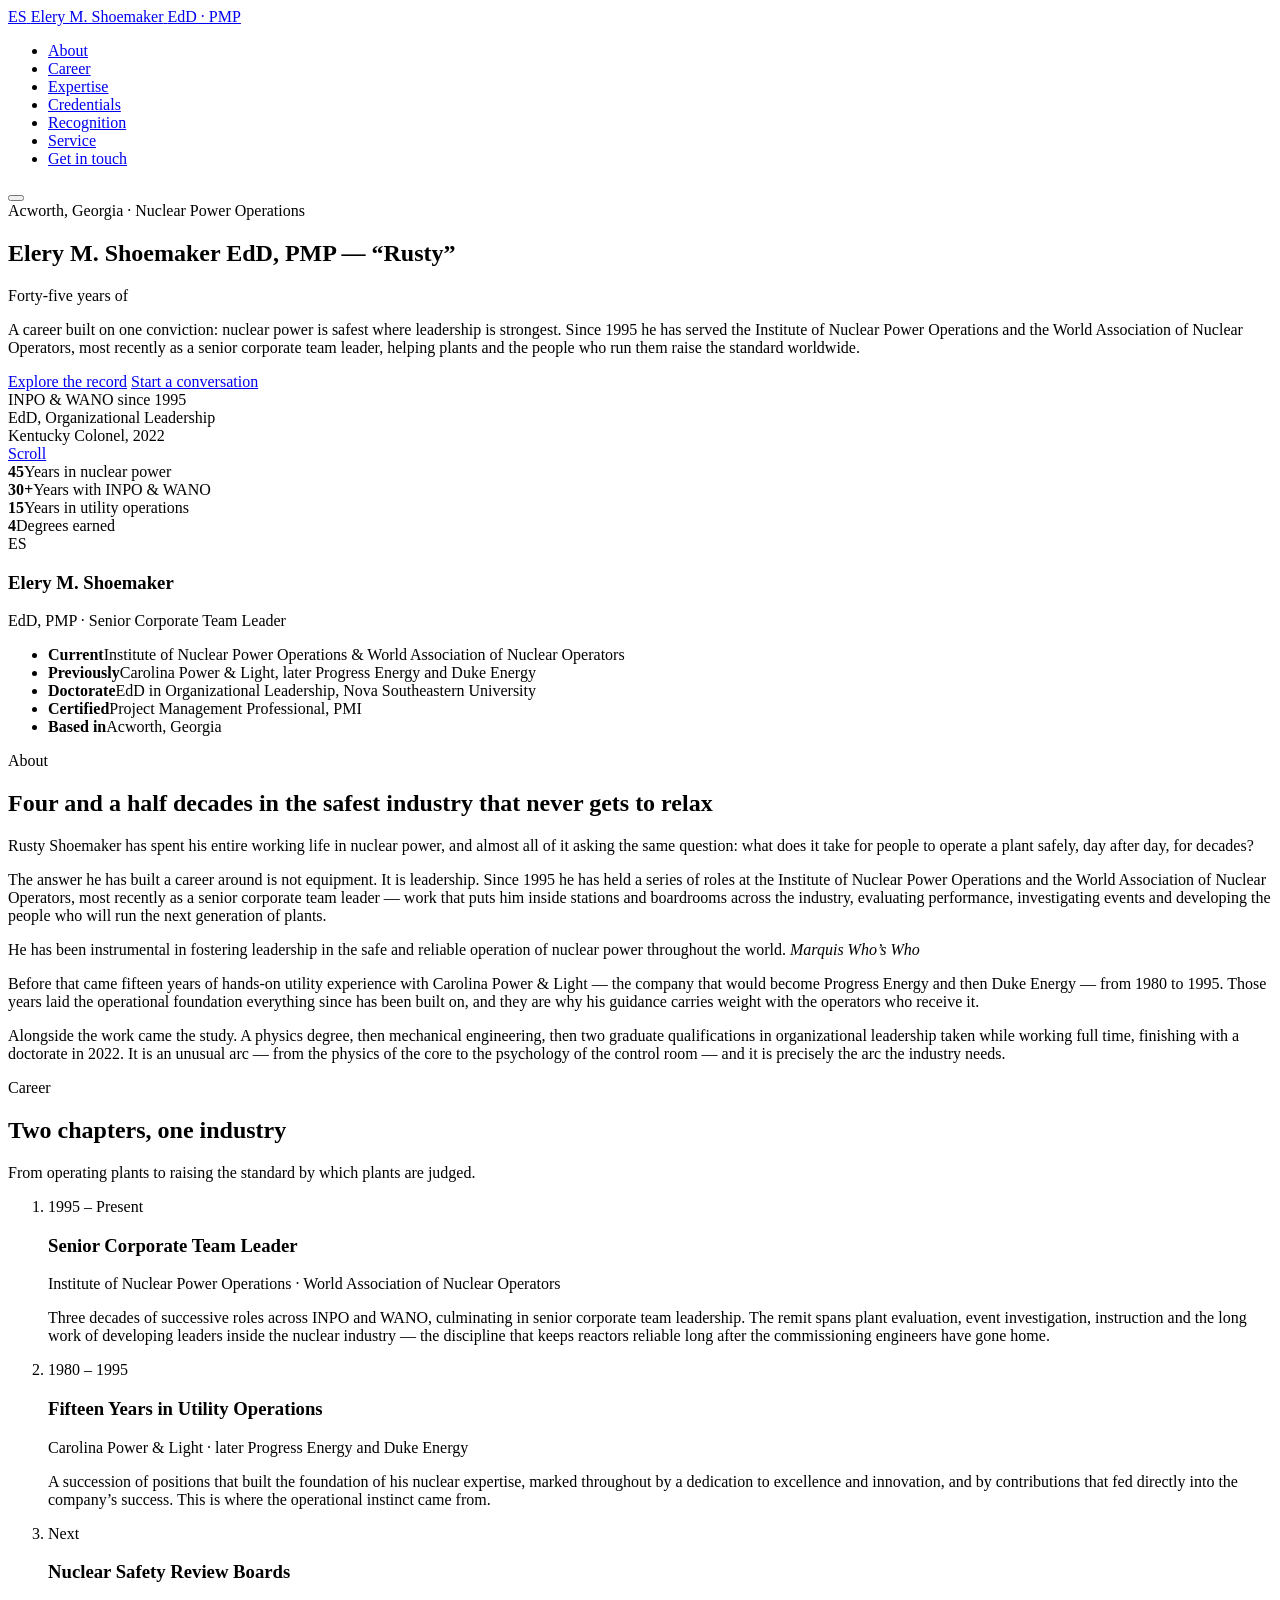
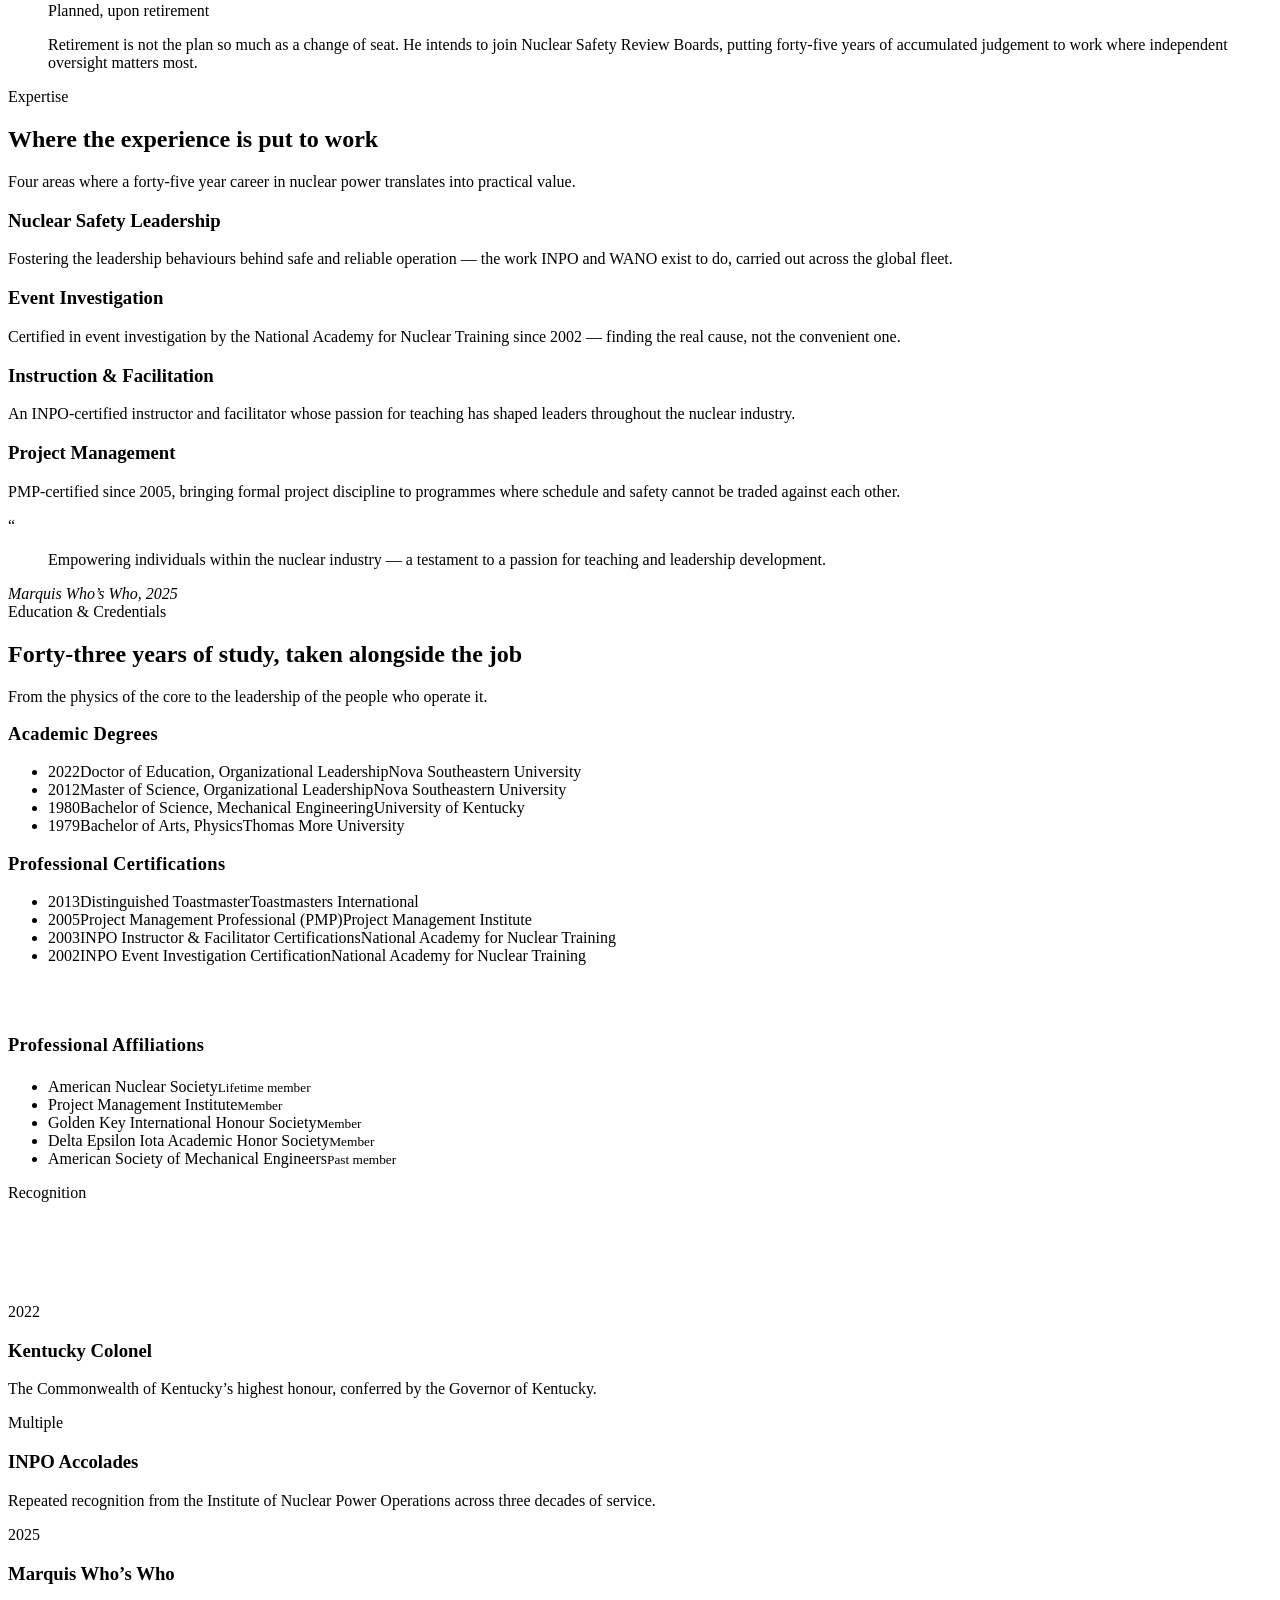
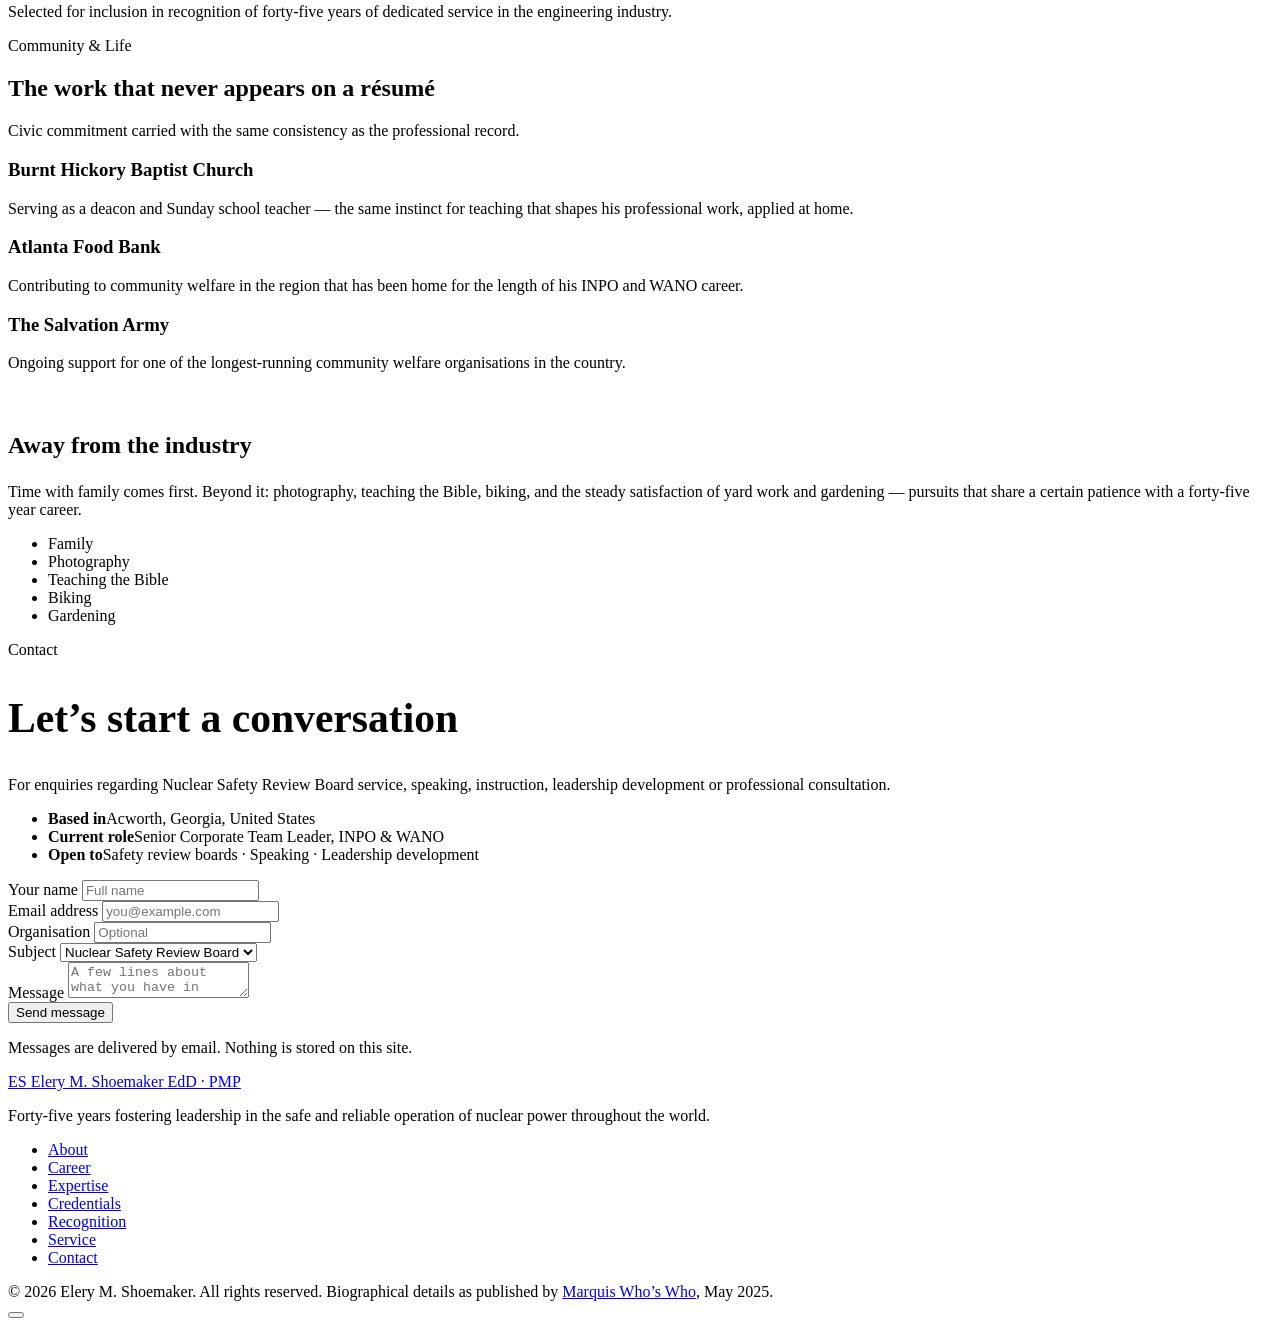
==== index.html @ 946a118e "Add files via upload" ====
<!DOCTYPE html>
<html lang="en">
<head>
<meta charset="utf-8">
<meta name="viewport" content="width=device-width, initial-scale=1, shrink-to-fit=no">
<title>Elery M. "Rusty" Shoemaker, EdD, PMP | Nuclear Power Leadership &amp; Operational Excellence</title>
<meta name="description" content="Elery M. &quot;Rusty&quot; Shoemaker, EdD, PMP — 45 years in nuclear power. Senior corporate team leader with the Institute of Nuclear Power Operations and the World Association of Nuclear Operators, and a 15-year veteran of Carolina Power &amp; Light, Progress Energy and Duke Energy.">
<meta name="author" content="Elery M. Shoemaker">
<meta name="robots" content="index, follow">
<link rel="canonical" href="https://ranatahirbilal.github.io/elery-shoemaker/">

<meta property="og:type" content="profile">
<meta property="og:title" content="Elery M. &quot;Rusty&quot; Shoemaker, EdD, PMP">
<meta property="og:description" content="Forty-five years fostering leadership in the safe and reliable operation of nuclear power worldwide.">
<meta property="og:url" content="https://ranatahirbilal.github.io/elery-shoemaker/">
<meta property="og:image" content="https://ranatahirbilal.github.io/elery-shoemaker/es/img/share.png">
<meta name="twitter:card" content="summary_large_image">
<meta name="twitter:title" content="Elery M. &quot;Rusty&quot; Shoemaker, EdD, PMP">
<meta name="twitter:description" content="Forty-five years fostering leadership in the safe and reliable operation of nuclear power worldwide.">
<meta name="twitter:image" content="https://ranatahirbilal.github.io/elery-shoemaker/es/img/share.png">
<meta name="theme-color" content="#161A1E">

<link rel="icon" type="image/svg+xml" href="es/img/favicon.svg">
<link rel="icon" href="vendor/img/favicon.ico">

<link rel="preconnect" href="https://fonts.googleapis.com">
<link rel="preconnect" href="https://fonts.gstatic.com" crossorigin>
<link href="https://fonts.googleapis.com/css2?family=Montserrat:wght@300;400;500;600;700&family=Source+Serif+4:ital,opsz,wght@0,8..60,300;0,8..60,400;0,8..60,600;1,8..60,400&display=swap" rel="stylesheet">
<link rel="stylesheet" href="vendor/css/line-awesome.min.css">
<link rel="stylesheet" href="es/css/site.css">

<script type="application/ld+json">
{
  "@context": "https://schema.org",
  "@type": "Person",
  "name": "Elery M. Shoemaker",
  "alternateName": "Rusty Shoemaker",
  "honorificSuffix": "EdD, PMP",
  "jobTitle": "Senior Corporate Team Leader",
  "description": "Nuclear power leader with 45 years of service, specialising in operational excellence, event investigation and leadership development.",
  "url": "https://ranatahirbilal.github.io/elery-shoemaker/",
  "address": { "@type": "PostalAddress", "addressLocality": "Acworth", "addressRegion": "GA", "addressCountry": "US" },
  "worksFor": [
    { "@type": "Organization", "name": "Institute of Nuclear Power Operations" },
    { "@type": "Organization", "name": "World Association of Nuclear Operators" }
  ],
  "alumniOf": [
    { "@type": "CollegeOrUniversity", "name": "Thomas More University" },
    { "@type": "CollegeOrUniversity", "name": "University of Kentucky" },
    { "@type": "CollegeOrUniversity", "name": "Nova Southeastern University" }
  ],
  "memberOf": [
    { "@type": "Organization", "name": "American Nuclear Society" },
    { "@type": "Organization", "name": "Project Management Institute" },
    { "@type": "Organization", "name": "Golden Key International Honour Society" },
    { "@type": "Organization", "name": "Delta Epsilon Iota Academic Honor Society" }
  ],
  "knowsAbout": ["Nuclear Safety", "Nuclear Power Operations", "Leadership Development", "Project Management", "Event Investigation", "Organizational Leadership"]
}
</script>
</head>

<body>

<!-- ================= NAV ================= -->
<header class="nav" id="nav">
  <div class="wrap">
    <a class="brand" href="#top" aria-label="Elery M. Shoemaker, home">
      <span class="brand-mark">ES</span>
      <span class="brand-txt">
        <span class="brand-name">Elery M. Shoemaker</span>
        <span class="brand-sub">EdD &middot; PMP</span>
      </span>
    </a>

    <nav aria-label="Primary">
      <ul class="nav-links" id="navLinks">
        <li><a href="#about">About</a></li>
        <li><a href="#career">Career</a></li>
        <li><a href="#expertise">Expertise</a></li>
        <li><a href="#credentials">Credentials</a></li>
        <li><a href="#recognition">Recognition</a></li>
        <li><a href="#service">Service</a></li>
        <li><a class="nav-cta" href="#contact">Get in touch</a></li>
      </ul>
    </nav>

    <button class="nav-toggle" id="navToggle" aria-label="Open menu" aria-expanded="false" aria-controls="navLinks">
      <i class="las la-bars" aria-hidden="true"></i>
    </button>
  </div>
</header>
<div class="nav-backdrop" id="navBackdrop"></div>

<!-- ================= HERO ================= -->
<section class="hero" id="top">
  <div class="hero-grid" aria-hidden="true"></div>
  <div class="hero-glow" aria-hidden="true"></div>
  <div class="hero-glow b" aria-hidden="true"></div>
  <div class="hero-rings" aria-hidden="true"><span></span><span></span><span></span><span></span></div>

  <div class="wrap">
    <div class="hero-inner">
      <span class="hero-eyebrow"><span class="dot"></span> Acworth, Georgia &middot; Nuclear Power Operations</span>

      <h1>
        Elery M. Shoemaker
        <span class="post">EdD, PMP &mdash; &ldquo;Rusty&rdquo;</span>
      </h1>

      <p class="hero-role">Forty-five years of <span class="tw" id="tw"></span><span class="cursor" aria-hidden="true"></span></p>

      <p class="hero-blurb">
        A career built on one conviction: nuclear power is safest where leadership is strongest.
        Since 1995 he has served the Institute of Nuclear Power Operations and the World Association
        of Nuclear Operators, most recently as a senior corporate team leader, helping plants and
        the people who run them raise the standard worldwide.
      </p>

      <div class="hero-cta">
        <a class="btn btn-solid" href="#about"><i class="las la-arrow-right" aria-hidden="true"></i> Explore the record</a>
        <a class="btn btn-ghost" href="#contact"><i class="las la-envelope" aria-hidden="true"></i> Start a conversation</a>
      </div>

      <div class="hero-meta">
        <div><i class="las la-atom" aria-hidden="true"></i> INPO &amp; WANO since 1995</div>
        <div><i class="las la-graduation-cap" aria-hidden="true"></i> EdD, Organizational Leadership</div>
        <div><i class="las la-award" aria-hidden="true"></i> Kentucky Colonel, 2022</div>
      </div>
    </div>
  </div>

  <a class="scroll-cue" href="#about" aria-label="Scroll to About">
    <span>Scroll</span><span class="bar" aria-hidden="true"></span>
  </a>
</section>

<!-- ================= STATS ================= -->
<section class="stats" aria-label="Career at a glance">
  <div class="wrap" style="padding:0;max-width:none">
    <div class="stats-grid">
      <div class="stat" data-reveal><b>45</b><span>Years in nuclear power</span></div>
      <div class="stat" data-reveal data-reveal-delay="90"><b>30<em>+</em></b><span>Years with INPO &amp; WANO</span></div>
      <div class="stat" data-reveal data-reveal-delay="180"><b>15</b><span>Years in utility operations</span></div>
      <div class="stat" data-reveal data-reveal-delay="270"><b>4</b><span>Degrees earned</span></div>
    </div>
  </div>
</section>

<!-- ================= ABOUT ================= -->
<section class="sec" id="about">
  <div class="wrap">
    <div class="about-grid">

      <aside class="plate" data-reveal>
        <div class="plate-mono" aria-hidden="true">ES</div>
        <h3>Elery M. Shoemaker</h3>
        <p class="plate-role">EdD, PMP &middot; Senior Corporate Team Leader</p>
        <ul class="plate-list">
          <li><i class="las la-atom" aria-hidden="true"></i><span><b>Current</b>Institute of Nuclear Power Operations &amp; World Association of Nuclear Operators</span></li>
          <li><i class="las la-industry" aria-hidden="true"></i><span><b>Previously</b>Carolina Power &amp; Light, later Progress Energy and Duke Energy</span></li>
          <li><i class="las la-user-graduate" aria-hidden="true"></i><span><b>Doctorate</b>EdD in Organizational Leadership, Nova Southeastern University</span></li>
          <li><i class="las la-certificate" aria-hidden="true"></i><span><b>Certified</b>Project Management Professional, PMI</span></li>
          <li><i class="las la-map-marker" aria-hidden="true"></i><span><b>Based in</b>Acworth, Georgia</span></li>
        </ul>
      </aside>

      <div class="about-body" data-reveal data-reveal-delay="120">
        <span class="eyebrow">About</span>
        <h2>Four and a half decades in the safest industry that never gets to relax</h2>

        <p class="lead">
          Rusty Shoemaker has spent his entire working life in nuclear power, and almost all of it
          asking the same question: what does it take for people to operate a plant safely, day
          after day, for decades?
        </p>

        <p>
          The answer he has built a career around is not equipment. It is leadership. Since 1995 he
          has held a series of roles at the Institute of Nuclear Power Operations and the World
          Association of Nuclear Operators, most recently as a senior corporate team leader &mdash;
          work that puts him inside stations and boardrooms across the industry, evaluating
          performance, investigating events and developing the people who will run the next
          generation of plants.
        </p>

        <div class="pull">
          He has been instrumental in fostering leadership in the safe and reliable operation of
          nuclear power throughout the world.
          <cite>Marquis Who&rsquo;s Who</cite>
        </div>

        <p>
          Before that came fifteen years of hands-on utility experience with Carolina Power &amp;
          Light &mdash; the company that would become Progress Energy and then Duke Energy &mdash;
          from 1980 to 1995. Those years laid the operational foundation everything since has been
          built on, and they are why his guidance carries weight with the operators who receive it.
        </p>

        <p>
          Alongside the work came the study. A physics degree, then mechanical engineering, then
          two graduate qualifications in organizational leadership taken while working full time,
          finishing with a doctorate in 2022. It is an unusual arc &mdash; from the physics of the
          core to the psychology of the control room &mdash; and it is precisely the arc the industry
          needs.
        </p>
      </div>

    </div>
  </div>
</section>

<!-- ================= CAREER ================= -->
<section class="sec sec-soft" id="career">
  <div class="wrap">
    <div class="sec-head" data-reveal>
      <span class="eyebrow">Career</span>
      <h2>Two chapters, one industry</h2>
      <p>From operating plants to raising the standard by which plants are judged.</p>
    </div>

    <ol class="tl">
      <li data-reveal>
        <div class="tl-when">1995 &ndash; Present</div>
        <h3>Senior Corporate Team Leader</h3>
        <div class="tl-where">Institute of Nuclear Power Operations &middot; World Association of Nuclear Operators</div>
        <p>
          Three decades of successive roles across INPO and WANO, culminating in senior corporate
          team leadership. The remit spans plant evaluation, event investigation, instruction and
          the long work of developing leaders inside the nuclear industry &mdash; the discipline that
          keeps reactors reliable long after the commissioning engineers have gone home.
        </p>
      </li>
      <li data-reveal data-reveal-delay="90">
        <div class="tl-when">1980 &ndash; 1995</div>
        <h3>Fifteen Years in Utility Operations</h3>
        <div class="tl-where">Carolina Power &amp; Light &middot; later Progress Energy and Duke Energy</div>
        <p>
          A succession of positions that built the foundation of his nuclear expertise, marked
          throughout by a dedication to excellence and innovation, and by contributions that fed
          directly into the company&rsquo;s success. This is where the operational instinct came
          from.
        </p>
      </li>
      <li data-reveal data-reveal-delay="180">
        <div class="tl-when">Next</div>
        <h3>Nuclear Safety Review Boards</h3>
        <div class="tl-where">Planned, upon retirement</div>
        <p>
          Retirement is not the plan so much as a change of seat. He intends to join Nuclear Safety
          Review Boards, putting forty-five years of accumulated judgement to work where independent
          oversight matters most.
        </p>
      </li>
    </ol>
  </div>
</section>

<!-- ================= EXPERTISE ================= -->
<section class="sec" id="expertise">
  <div class="wrap">
    <div class="sec-head center" data-reveal>
      <span class="eyebrow">Expertise</span>
      <h2>Where the experience is put to work</h2>
      <p>Four areas where a forty-five year career in nuclear power translates into practical value.</p>
    </div>

    <div class="grid g4">
      <article class="card" data-reveal>
        <div class="card-ico"><i class="las la-shield-alt" aria-hidden="true"></i></div>
        <h3>Nuclear Safety Leadership</h3>
        <p>Fostering the leadership behaviours behind safe and reliable operation &mdash; the work INPO and WANO exist to do, carried out across the global fleet.</p>
      </article>
      <article class="card" data-reveal data-reveal-delay="80">
        <div class="card-ico"><i class="las la-search" aria-hidden="true"></i></div>
        <h3>Event Investigation</h3>
        <p>Certified in event investigation by the National Academy for Nuclear Training since 2002 &mdash; finding the real cause, not the convenient one.</p>
      </article>
      <article class="card" data-reveal data-reveal-delay="160">
        <div class="card-ico"><i class="las la-chalkboard-teacher" aria-hidden="true"></i></div>
        <h3>Instruction &amp; Facilitation</h3>
        <p>An INPO-certified instructor and facilitator whose passion for teaching has shaped leaders throughout the nuclear industry.</p>
      </article>
      <article class="card" data-reveal data-reveal-delay="240">
        <div class="card-ico"><i class="las la-project-diagram" aria-hidden="true"></i></div>
        <h3>Project Management</h3>
        <p>PMP-certified since 2005, bringing formal project discipline to programmes where schedule and safety cannot be traded against each other.</p>
      </article>
    </div>
  </div>
</section>

<!-- ================= QUOTE BAND ================= -->
<section class="sec sec-tight band" aria-label="Guiding principle">
  <div class="wrap" data-reveal>
    <span class="qmark" aria-hidden="true">&ldquo;</span>
    <blockquote>
      Empowering individuals within the nuclear industry &mdash; a testament to a passion for
      teaching and leadership development.
    </blockquote>
    <cite>Marquis Who&rsquo;s Who, 2025</cite>
  </div>
</section>

<!-- ================= CREDENTIALS ================= -->
<section class="sec" id="credentials">
  <div class="wrap">
    <div class="sec-head" data-reveal>
      <span class="eyebrow">Education &amp; Credentials</span>
      <h2>Forty-three years of study, taken alongside the job</h2>
      <p>From the physics of the core to the leadership of the people who operate it.</p>
    </div>

    <div class="grid g2" style="gap:56px">
      <div data-reveal>
        <h3 style="font-size:1.15rem;letter-spacing:.02em">Academic Degrees</h3>
        <ul class="creds">
          <li><span class="yr">2022</span><span class="what">Doctor of Education, Organizational Leadership<span class="who">Nova Southeastern University</span></span></li>
          <li><span class="yr">2012</span><span class="what">Master of Science, Organizational Leadership<span class="who">Nova Southeastern University</span></span></li>
          <li><span class="yr">1980</span><span class="what">Bachelor of Science, Mechanical Engineering<span class="who">University of Kentucky</span></span></li>
          <li><span class="yr">1979</span><span class="what">Bachelor of Arts, Physics<span class="who">Thomas More University</span></span></li>
        </ul>
      </div>

      <div data-reveal data-reveal-delay="110">
        <h3 style="font-size:1.15rem;letter-spacing:.02em">Professional Certifications</h3>
        <ul class="creds">
          <li><span class="yr">2013</span><span class="what">Distinguished Toastmaster<span class="who">Toastmasters International</span></span></li>
          <li><span class="yr">2005</span><span class="what">Project Management Professional (PMP)<span class="who">Project Management Institute</span></span></li>
          <li><span class="yr">2003</span><span class="what">INPO Instructor &amp; Facilitator Certifications<span class="who">National Academy for Nuclear Training</span></span></li>
          <li><span class="yr">2002</span><span class="what">INPO Event Investigation Certification<span class="who">National Academy for Nuclear Training</span></span></li>
        </ul>
      </div>
    </div>

    <div style="margin-top:70px" data-reveal>
      <h3 style="font-size:1.15rem;letter-spacing:.02em;margin-bottom:22px">Professional Affiliations</h3>
      <ul class="chips">
        <li><i class="las la-atom" aria-hidden="true"></i><span>American Nuclear Society<small>Lifetime member</small></span></li>
        <li><i class="las la-project-diagram" aria-hidden="true"></i><span>Project Management Institute<small>Member</small></span></li>
        <li><i class="las la-key" aria-hidden="true"></i><span>Golden Key International Honour Society<small>Member</small></span></li>
        <li><i class="las la-star" aria-hidden="true"></i><span>Delta Epsilon Iota Academic Honor Society<small>Member</small></span></li>
        <li><i class="las la-cogs" aria-hidden="true"></i><span>American Society of Mechanical Engineers<small>Past member</small></span></li>
      </ul>
    </div>
  </div>
</section>

<!-- ================= RECOGNITION ================= -->
<section class="sec sec-dark" id="recognition">
  <div class="wrap">
    <div class="sec-head center" data-reveal>
      <span class="eyebrow">Recognition</span>
      <h2 style="color:#fff">Honours earned along the way</h2>
      <p style="color:rgba(255,255,255,.66)">Recognition from a state, an industry and a profession.</p>
    </div>

    <div class="grid g3">
      <article class="hon" data-reveal>
        <i class="las la-crown" aria-hidden="true"></i>
        <span>2022</span>
        <h3>Kentucky Colonel</h3>
        <p>The Commonwealth of Kentucky&rsquo;s highest honour, conferred by the Governor of Kentucky.</p>
      </article>
      <article class="hon" data-reveal data-reveal-delay="90">
        <i class="las la-award" aria-hidden="true"></i>
        <span>Multiple</span>
        <h3>INPO Accolades</h3>
        <p>Repeated recognition from the Institute of Nuclear Power Operations across three decades of service.</p>
      </article>
      <article class="hon" data-reveal data-reveal-delay="180">
        <i class="las la-book-open" aria-hidden="true"></i>
        <span>2025</span>
        <h3>Marquis Who&rsquo;s Who</h3>
        <p>Selected for inclusion in recognition of forty-five years of dedicated service in the engineering industry.</p>
      </article>
    </div>
  </div>
</section>

<!-- ================= SERVICE ================= -->
<section class="sec sec-soft" id="service">
  <div class="wrap">
    <div class="sec-head" data-reveal>
      <span class="eyebrow">Community &amp; Life</span>
      <h2>The work that never appears on a résumé</h2>
      <p>Civic commitment carried with the same consistency as the professional record.</p>
    </div>

    <div class="grid g3">
      <article class="card" data-reveal>
        <div class="card-ico"><i class="las la-church" aria-hidden="true"></i></div>
        <h3>Burnt Hickory Baptist Church</h3>
        <p>Serving as a deacon and Sunday school teacher &mdash; the same instinct for teaching that shapes his professional work, applied at home.</p>
      </article>
      <article class="card" data-reveal data-reveal-delay="90">
        <div class="card-ico"><i class="las la-hands-helping" aria-hidden="true"></i></div>
        <h3>Atlanta Food Bank</h3>
        <p>Contributing to community welfare in the region that has been home for the length of his INPO and WANO career.</p>
      </article>
      <article class="card" data-reveal data-reveal-delay="180">
        <div class="card-ico"><i class="las la-heart" aria-hidden="true"></i></div>
        <h3>The Salvation Army</h3>
        <p>Ongoing support for one of the longest-running community welfare organisations in the country.</p>
      </article>
    </div>

    <div class="grid g2" style="margin-top:60px;align-items:center;gap:50px">
      <div data-reveal>
        <h3 style="font-size:1.5rem">Away from the industry</h3>
        <p>
          Time with family comes first. Beyond it: photography, teaching the Bible, biking, and the
          steady satisfaction of yard work and gardening &mdash; pursuits that share a certain
          patience with a forty-five year career.
        </p>
      </div>
      <ul class="chips" data-reveal data-reveal-delay="110">
        <li><i class="las la-users" aria-hidden="true"></i>Family</li>
        <li><i class="las la-camera" aria-hidden="true"></i>Photography</li>
        <li><i class="las la-bible" aria-hidden="true"></i>Teaching the Bible</li>
        <li><i class="las la-bicycle" aria-hidden="true"></i>Biking</li>
        <li><i class="las la-seedling" aria-hidden="true"></i>Gardening</li>
      </ul>
    </div>
  </div>
</section>

<!-- ================= CONTACT ================= -->
<section class="sec" id="contact">
  <div class="wrap">
    <div class="contact-grid">

      <div data-reveal>
        <span class="eyebrow">Contact</span>
        <h2 style="font-size:clamp(1.9rem,3.4vw,2.6rem)">Let&rsquo;s start a conversation</h2>
        <p class="lead">
          For enquiries regarding Nuclear Safety Review Board service, speaking, instruction,
          leadership development or professional consultation.
        </p>

        <ul class="c-list">
          <li>
            <span class="c-ico"><i class="las la-map-marker" aria-hidden="true"></i></span>
            <span><b>Based in</b><span>Acworth, Georgia, United States</span></span>
          </li>
          <li>
            <span class="c-ico"><i class="las la-atom" aria-hidden="true"></i></span>
            <span><b>Current role</b><span>Senior Corporate Team Leader, INPO &amp; WANO</span></span>
          </li>
          <li>
            <span class="c-ico"><i class="las la-comments" aria-hidden="true"></i></span>
            <span><b>Open to</b><span>Safety review boards &middot; Speaking &middot; Leadership development</span></span>
          </li>
        </ul>
      </div>

      <form class="form" action="https://formsubmit.co/tahirbilal16@gmail.com" method="POST" data-reveal data-reveal-delay="110">
        <input type="hidden" name="_subject" value="New enquiry from elery-shoemaker site">
        <input type="hidden" name="_captcha" value="false">
        <input type="hidden" name="_template" value="table">
        <input type="hidden" name="_next" value="https://ranatahirbilal.github.io/elery-shoemaker/thanks.html">
        <input type="text" name="_honey" style="display:none" tabindex="-1" autocomplete="off" aria-hidden="true">

        <div class="form-row">
          <div class="field">
            <label for="f-name">Your name</label>
            <input id="f-name" type="text" name="Name" required autocomplete="name" placeholder="Full name">
          </div>
          <div class="field">
            <label for="f-email">Email address</label>
            <input id="f-email" type="email" name="Email" required autocomplete="email" placeholder="you@example.com">
          </div>
        </div>

        <div class="form-row">
          <div class="field">
            <label for="f-org">Organisation</label>
            <input id="f-org" type="text" name="Organisation" autocomplete="organization" placeholder="Optional">
          </div>
          <div class="field">
            <label for="f-topic">Subject</label>
            <select id="f-topic" name="Subject">
              <option>Nuclear Safety Review Board</option>
              <option>Speaking engagement</option>
              <option>Instruction or facilitation</option>
              <option>Leadership development</option>
              <option>General enquiry</option>
            </select>
          </div>
        </div>

        <div class="field">
          <label for="f-msg">Message</label>
          <textarea id="f-msg" name="Message" required placeholder="A few lines about what you have in mind."></textarea>
        </div>

        <button class="btn btn-solid" type="submit"><i class="las la-paper-plane" aria-hidden="true"></i> Send message</button>
        <p class="form-note">Messages are delivered by email. Nothing is stored on this site.</p>
      </form>

    </div>
  </div>
</section>

<!-- ================= FOOTER ================= -->
<footer class="foot">
  <div class="wrap">
    <div class="foot-top">
      <div>
        <a class="brand" href="#top">
          <span class="brand-mark">ES</span>
          <span class="brand-txt">
            <span class="brand-name">Elery M. Shoemaker</span>
            <span class="brand-sub">EdD &middot; PMP</span>
          </span>
        </a>
        <p class="foot-blurb">
          Forty-five years fostering leadership in the safe and reliable operation of nuclear power
          throughout the world.
        </p>
      </div>
      <ul class="foot-nav">
        <li><a href="#about">About</a></li>
        <li><a href="#career">Career</a></li>
        <li><a href="#expertise">Expertise</a></li>
        <li><a href="#credentials">Credentials</a></li>
        <li><a href="#recognition">Recognition</a></li>
        <li><a href="#service">Service</a></li>
        <li><a href="#contact">Contact</a></li>
      </ul>
    </div>
    <div class="foot-bot">
      <span>&copy; <span id="yr">2026</span> Elery M. Shoemaker. All rights reserved.</span>
      <span>Biographical details as published by <a href="https://www.24-7pressrelease.com/press-release/522886/marquis-whos-who-honors-elery-m-rusty-shoemaker-edd-pmp-for-expertise-in-engineering" target="_blank" rel="noopener noreferrer">Marquis Who&rsquo;s Who</a>, May 2025.</span>
    </div>
  </div>
</footer>

<button class="go-top" id="goTop" aria-label="Back to top"><i class="las la-angle-up" aria-hidden="true"></i></button>

<script src="es/js/reveal.js"></script>
<script src="es/js/site.js"></script>
</body>
</html>
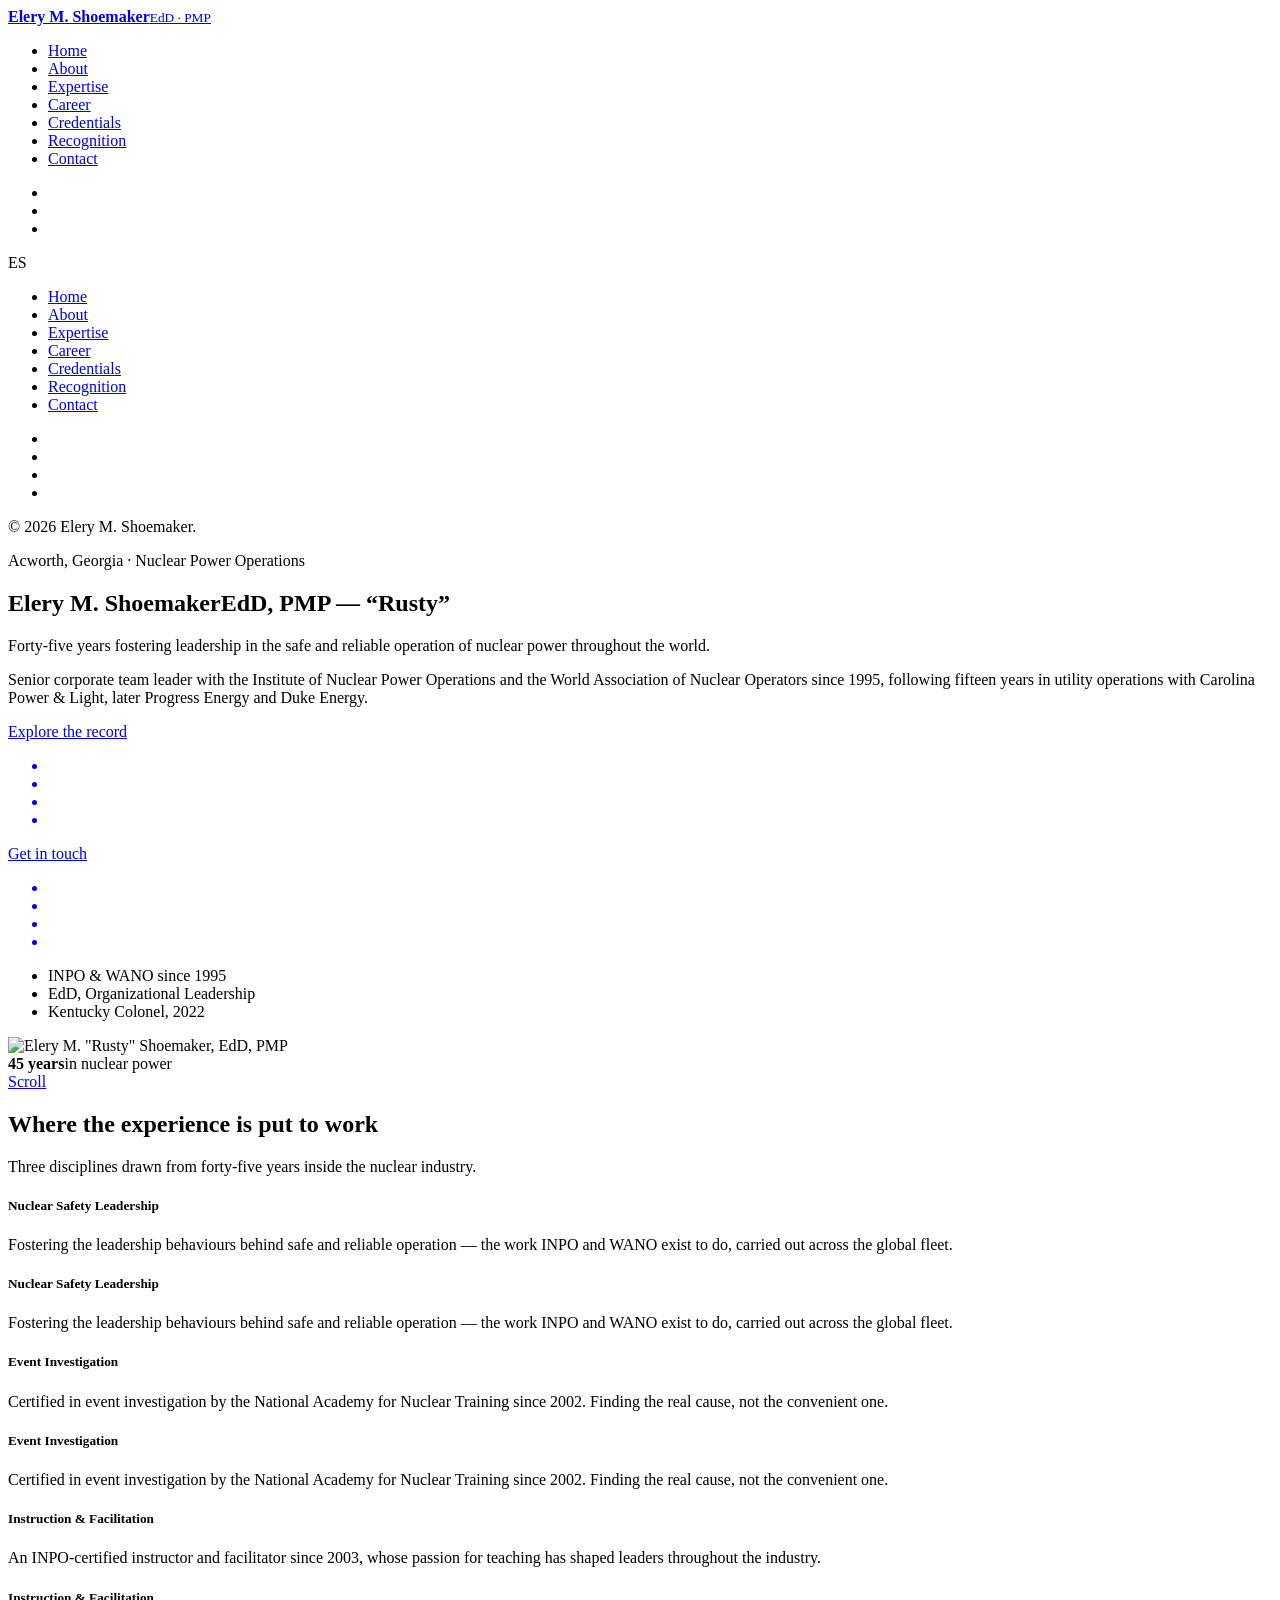
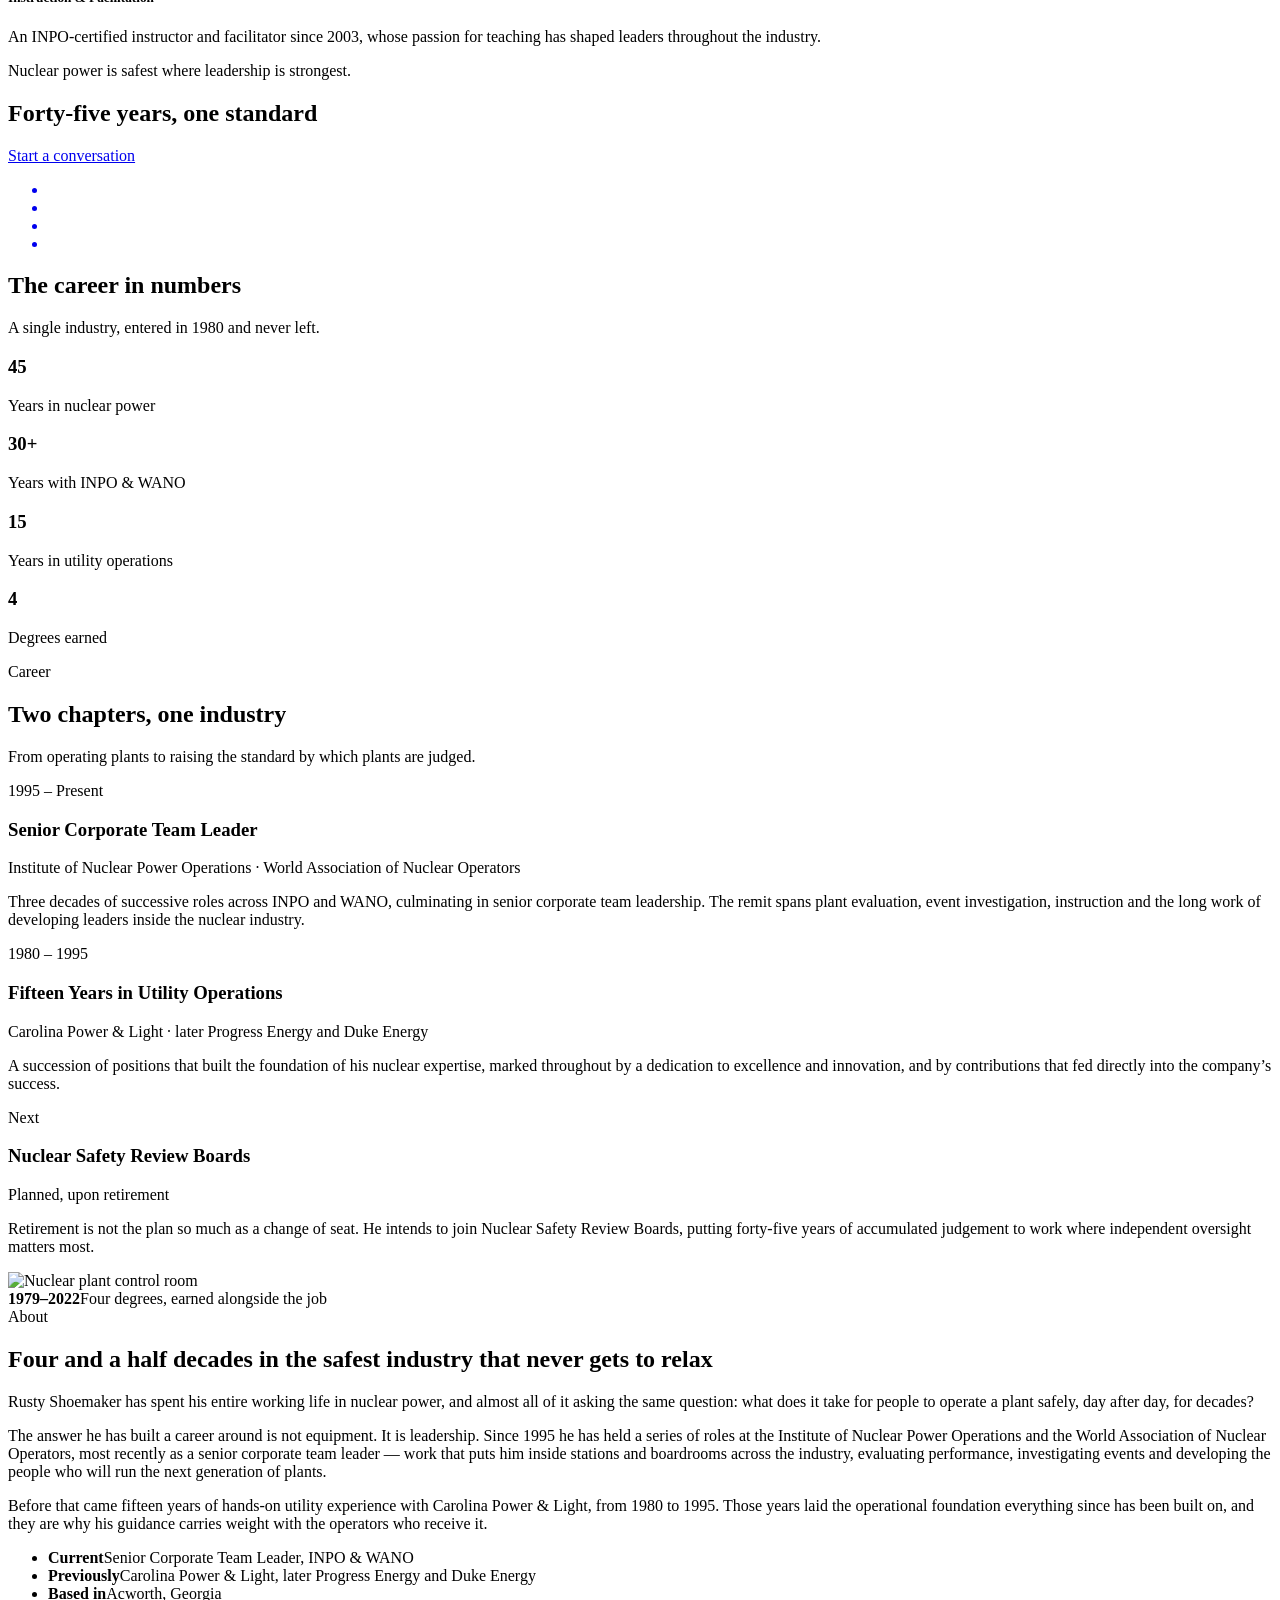
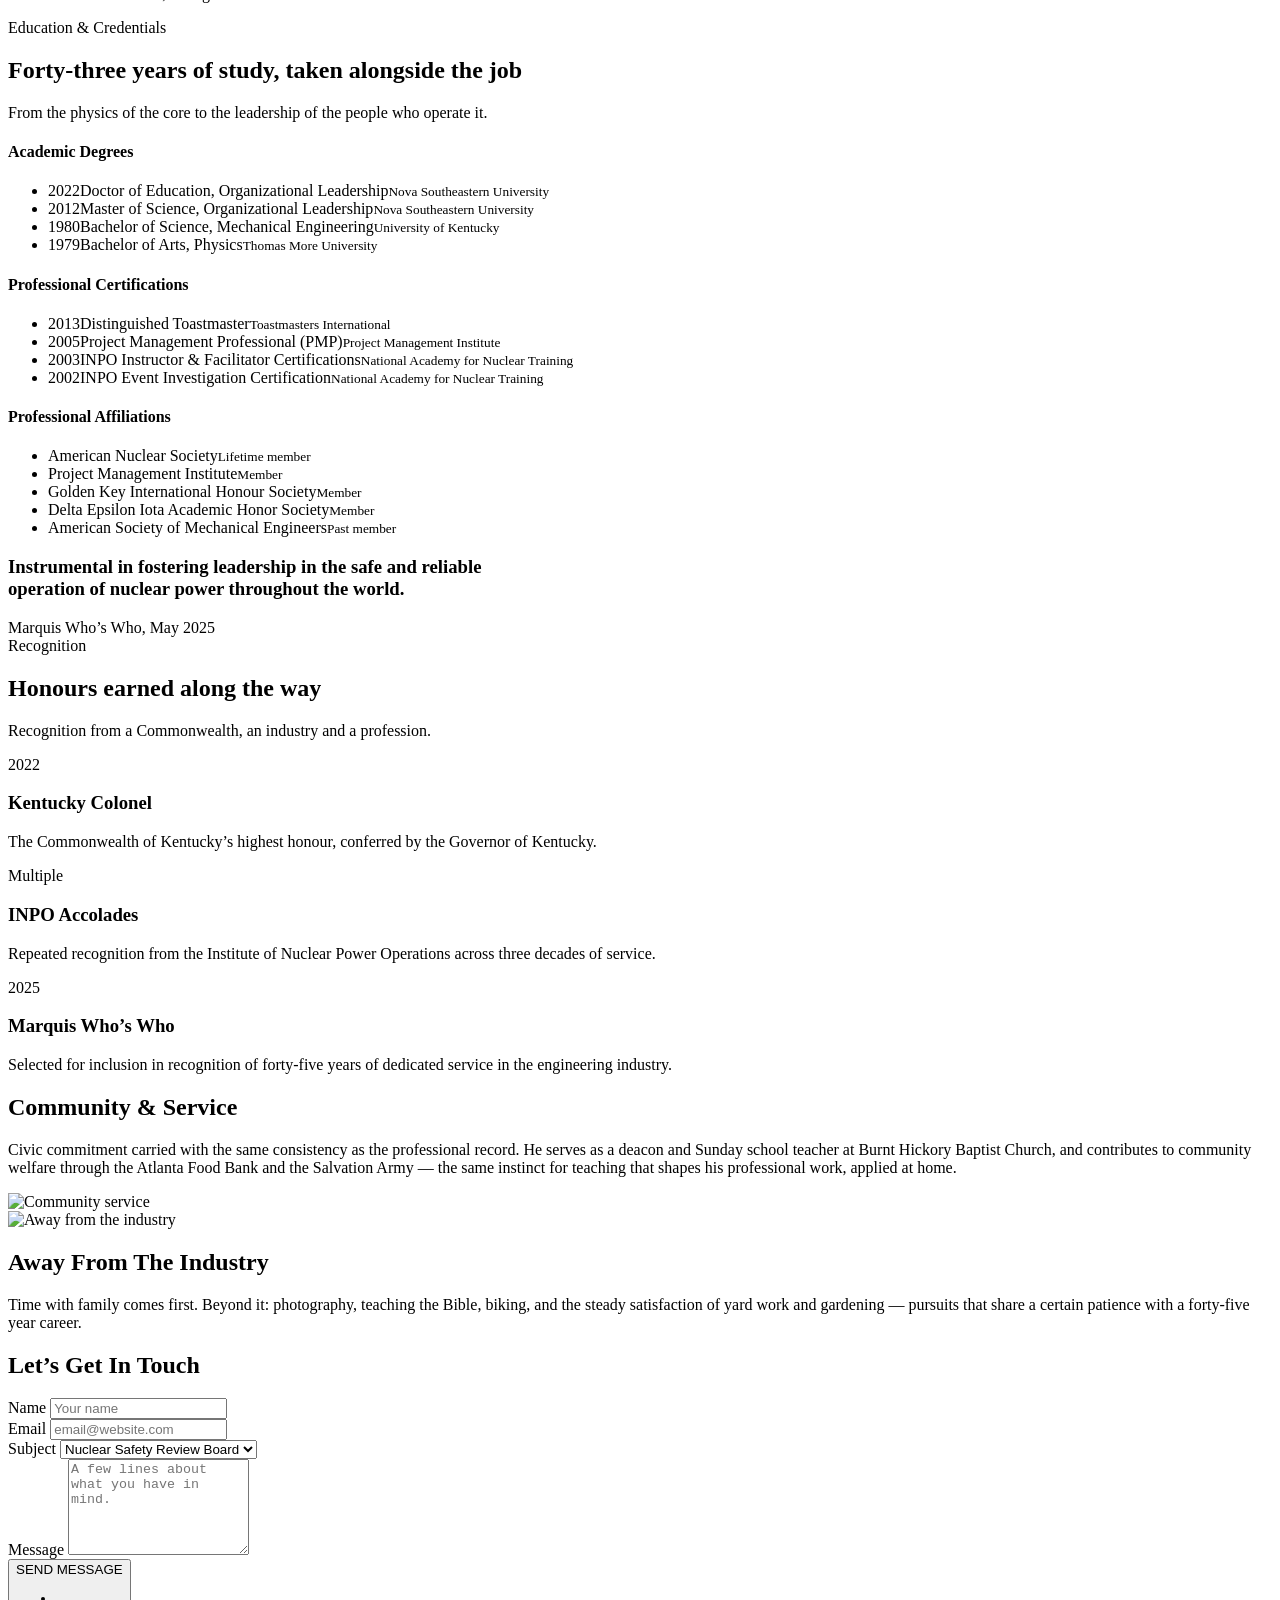
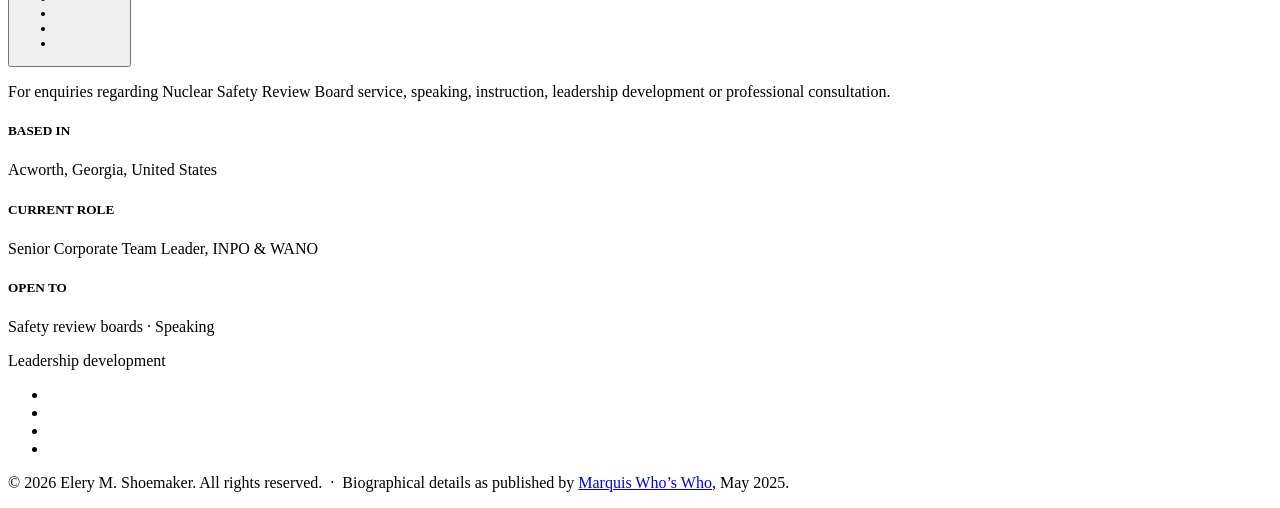
==== commit 21117bac: "Add files via upload" ====
--- a/index.html
+++ b/index.html
@@ -1,544 +1,500 @@
 <!DOCTYPE html>
 <html lang="en">
-<head>
-<meta charset="utf-8">
-<meta name="viewport" content="width=device-width, initial-scale=1, shrink-to-fit=no">
-<title>Elery M. "Rusty" Shoemaker, EdD, PMP | Nuclear Power Leadership &amp; Operational Excellence</title>
-<meta name="description" content="Elery M. &quot;Rusty&quot; Shoemaker, EdD, PMP — 45 years in nuclear power. Senior corporate team leader with the Institute of Nuclear Power Operations and the World Association of Nuclear Operators, and a 15-year veteran of Carolina Power &amp; Light, Progress Energy and Duke Energy.">
-<meta name="author" content="Elery M. Shoemaker">
-<meta name="robots" content="index, follow">
-<link rel="canonical" href="https://ranatahirbilal.github.io/elery-shoemaker/">
-
-<meta property="og:type" content="profile">
-<meta property="og:title" content="Elery M. &quot;Rusty&quot; Shoemaker, EdD, PMP">
-<meta property="og:description" content="Forty-five years fostering leadership in the safe and reliable operation of nuclear power worldwide.">
-<meta property="og:url" content="https://ranatahirbilal.github.io/elery-shoemaker/">
-<meta property="og:image" content="https://ranatahirbilal.github.io/elery-shoemaker/es/img/share.png">
-<meta name="twitter:card" content="summary_large_image">
-<meta name="twitter:title" content="Elery M. &quot;Rusty&quot; Shoemaker, EdD, PMP">
-<meta name="twitter:description" content="Forty-five years fostering leadership in the safe and reliable operation of nuclear power worldwide.">
-<meta name="twitter:image" content="https://ranatahirbilal.github.io/elery-shoemaker/es/img/share.png">
-<meta name="theme-color" content="#161A1E">
-
-<link rel="icon" type="image/svg+xml" href="es/img/favicon.svg">
-<link rel="icon" href="vendor/img/favicon.ico">
-
-<link rel="preconnect" href="https://fonts.googleapis.com">
-<link rel="preconnect" href="https://fonts.gstatic.com" crossorigin>
-<link href="https://fonts.googleapis.com/css2?family=Montserrat:wght@300;400;500;600;700&family=Source+Serif+4:ital,opsz,wght@0,8..60,300;0,8..60,400;0,8..60,600;1,8..60,400&display=swap" rel="stylesheet">
-<link rel="stylesheet" href="vendor/css/line-awesome.min.css">
-<link rel="stylesheet" href="es/css/site.css">
-
-<script type="application/ld+json">
-{
-  "@context": "https://schema.org",
-  "@type": "Person",
-  "name": "Elery M. Shoemaker",
-  "alternateName": "Rusty Shoemaker",
-  "honorificSuffix": "EdD, PMP",
-  "jobTitle": "Senior Corporate Team Leader",
-  "description": "Nuclear power leader with 45 years of service, specialising in operational excellence, event investigation and leadership development.",
-  "url": "https://ranatahirbilal.github.io/elery-shoemaker/",
-  "address": { "@type": "PostalAddress", "addressLocality": "Acworth", "addressRegion": "GA", "addressCountry": "US" },
-  "worksFor": [
-    { "@type": "Organization", "name": "Institute of Nuclear Power Operations" },
-    { "@type": "Organization", "name": "World Association of Nuclear Operators" }
-  ],
-  "alumniOf": [
-    { "@type": "CollegeOrUniversity", "name": "Thomas More University" },
-    { "@type": "CollegeOrUniversity", "name": "University of Kentucky" },
-    { "@type": "CollegeOrUniversity", "name": "Nova Southeastern University" }
-  ],
-  "memberOf": [
-    { "@type": "Organization", "name": "American Nuclear Society" },
-    { "@type": "Organization", "name": "Project Management Institute" },
-    { "@type": "Organization", "name": "Golden Key International Honour Society" },
-    { "@type": "Organization", "name": "Delta Epsilon Iota Academic Honor Society" }
-  ],
-  "knowsAbout": ["Nuclear Safety", "Nuclear Power Operations", "Leadership Development", "Project Management", "Event Investigation", "Organizational Leadership"]
-}
-</script>
-</head>
-
-<body>
-
-<!-- ================= NAV ================= -->
-<header class="nav" id="nav">
-  <div class="wrap">
-    <a class="brand" href="#top" aria-label="Elery M. Shoemaker, home">
-      <span class="brand-mark">ES</span>
-      <span class="brand-txt">
-        <span class="brand-name">Elery M. Shoemaker</span>
-        <span class="brand-sub">EdD &middot; PMP</span>
-      </span>
-    </a>
-
-    <nav aria-label="Primary">
-      <ul class="nav-links" id="navLinks">
-        <li><a href="#about">About</a></li>
-        <li><a href="#career">Career</a></li>
-        <li><a href="#expertise">Expertise</a></li>
-        <li><a href="#credentials">Credentials</a></li>
-        <li><a href="#recognition">Recognition</a></li>
-        <li><a href="#service">Service</a></li>
-        <li><a class="nav-cta" href="#contact">Get in touch</a></li>
-      </ul>
-    </nav>
-
-    <button class="nav-toggle" id="navToggle" aria-label="Open menu" aria-expanded="false" aria-controls="navLinks">
-      <i class="las la-bars" aria-hidden="true"></i>
-    </button>
-  </div>
+   <head>
+   <meta charset="utf-8">
+   <meta name="viewport" content="width=device-width, initial-scale=1, shrink-to-fit=no">
+   <meta name="description" content="Elery M. &quot;Rusty&quot; Shoemaker, EdD, PMP — forty-five years in nuclear power. Senior corporate team leader with INPO and WANO, and a fifteen-year veteran of Carolina Power &amp; Light, Progress Energy and Duke Energy.">
+   <meta name="author" content="Elery M. Shoemaker">
+   <meta name="robots" content="index, follow">
+   <title>Elery M. &quot;Rusty&quot; Shoemaker, EdD, PMP | Nuclear Power Leadership</title>
+   <link rel="canonical" href="https://ranatahirbilal.github.io/elery-shoemaker/">
+   <meta property="og:type" content="profile">
+   <meta property="og:title" content="Elery M. &quot;Rusty&quot; Shoemaker, EdD, PMP">
+   <meta property="og:description" content="Forty-five years fostering leadership in the safe and reliable operation of nuclear power worldwide.">
+   <meta property="og:url" content="https://ranatahirbilal.github.io/elery-shoemaker/">
+   <meta property="og:image" content="https://ranatahirbilal.github.io/elery-shoemaker/classic-business/img/share.png">
+   <meta name="twitter:card" content="summary_large_image">
+   <meta name="twitter:image" content="https://ranatahirbilal.github.io/elery-shoemaker/classic-business/img/share.png">
+   <meta name="theme-color" content="#14181b">
+   <link rel="icon" type="image/svg+xml" href="classic-business/img/favicon.svg">
+   <link rel="icon" href="classic-business/img/favicon.png">
+   <link rel="preconnect" href="https://fonts.googleapis.com">
+   <link rel="preconnect" href="https://fonts.gstatic.com" crossorigin>
+   <link href="https://fonts.googleapis.com/css2?family=Source+Serif+4:ital,opsz,wght@0,8..60,300;0,8..60,400;0,8..60,600;1,8..60,400&display=swap" rel="stylesheet">
+   <link rel="stylesheet" href="vendor/css/bundle.min.css">
+   <link rel="stylesheet" href="vendor/css/jquery.fancybox.min.css">
+   <link rel="stylesheet" href="vendor/css/owl.carousel.min.css">
+   <link rel="stylesheet" href="vendor/css/swiper.min.css">
+   <link rel="stylesheet" href="vendor/css/wow.css">
+   <link rel="stylesheet" href="vendor/css/LineIcons.min.css">
+   <link rel="stylesheet" href="classic-business/css/style.css">
+   <link rel="stylesheet" href="classic-business/css/custom.css">
+   <link rel="stylesheet" href="classic-business/css/es-custom.css">
+   <script type="application/ld+json">
+   {"@context":"https://schema.org","@type":"Person","name":"Elery M. Shoemaker","alternateName":"Rusty Shoemaker","honorificSuffix":"EdD, PMP","jobTitle":"Senior Corporate Team Leader","url":"https://ranatahirbilal.github.io/elery-shoemaker/","address":{"@type":"PostalAddress","addressLocality":"Acworth","addressRegion":"GA","addressCountry":"US"},"worksFor":[{"@type":"Organization","name":"Institute of Nuclear Power Operations"},{"@type":"Organization","name":"World Association of Nuclear Operators"}],"alumniOf":[{"@type":"CollegeOrUniversity","name":"Thomas More University"},{"@type":"CollegeOrUniversity","name":"University of Kentucky"},{"@type":"CollegeOrUniversity","name":"Nova Southeastern University"}],"knowsAbout":["Nuclear Safety","Nuclear Power Operations","Leadership Development","Project Management","Event Investigation"]}
+   </script>
+   </head>
+
+<body data-spy="scroll" data-target=".navbar" data-offset="50">
+
+<!-- Start Loader -->
+<div class="pre-loader">
+   <div class="loader">
+      <div></div>
+      <div></div>
+      <div></div>
+   </div>
+</div>
+<!-- End Loader -->
+
+<!-- Start Header -->
+<header class="navigation-bar">
+   <nav class="navbar navbar-expand-md navbar-light bg-light fixed-top navbar-fixed-top">
+      <div class="container">
+         <a class="navbar-brand" href="#">
+            <span class="es-wordmark"><b>Elery M. Shoemaker</b><small>EdD &middot; PMP</small></span>
+         </a>
+         <div class="collapse navbar-collapse" id="navbarSupportedContent">
+                        <ul class="navbar-nav ml-auto">
+               <li class="nav-item active"><a class="nav-link" href="#home">Home</a></li>
+               <li class="nav-item"><a class="nav-link" href="#about">About</a></li>
+               <li class="nav-item"><a class="nav-link" href="#services">Expertise</a></li>
+               <li class="nav-item"><a class="nav-link" href="#team">Career</a></li>
+               <li class="nav-item"><a class="nav-link" href="#work">Credentials</a></li>
+               <li class="nav-item"><a class="nav-link" href="#blog">Recognition</a></li>
+               <li class="nav-item"><a class="nav-link" href="#contact">Contact</a></li>
+            </ul>
+         </div>
+         <div class="social-icons">
+            <ul>
+               <li><a class="facebook-hovr" href="javascript:void(0);"><i class="fab fa-facebook-f"></i></a></li>
+               <li><a class="twitter-hovr" href="javascript:void(0);"><i class="fab fa-x-twitter"></i></a></li>
+               <li><a class="instagram-hovr" href="javascript:void(0);"><i class="fab fab fa-instagram"></i></a></li>
+            </ul>
+         </div>
+      </div>
+      <!-- Side Menu Button -->
+      <a href="javascript:void(0)" class="sidemenu_btn link" id="sidemenu_toggle">
+         <span></span>
+         <span></span>
+         <span></span>
+      </a>
+   </nav>
+
+   <!-- Side Menu -->
+   <div class="side-menu hidden">
+      <div class="inner-wrapper">
+         <div class="image">
+            <span class="es-side-mono">ES</span>
+         </div>
+         <span class="btn-close" id="btn_sideNavClose"><i></i><i></i></span>
+         <nav class="side-nav w-100">
+                        <ul class="navbar-nav">
+               <li class="nav-item"><a class="nav-link scroll" href="#home">Home</a></li>
+               <li class="nav-item"><a class="nav-link scroll" href="#about">About</a></li>
+               <li class="nav-item"><a class="nav-link scroll" href="#services">Expertise</a></li>
+               <li class="nav-item"><a class="nav-link scroll" href="#team">Career</a></li>
+               <li class="nav-item"><a class="nav-link scroll" href="#work">Credentials</a></li>
+               <li class="nav-item"><a class="nav-link scroll" href="#blog">Recognition</a></li>
+               <li class="nav-item"><a class="nav-link scroll" href="#contact">Contact</a></li>
+            </ul>
+         </nav>
+         <div class="side-menu-footer">
+            <div class="banner-icons">
+               <ul>
+                  <li><a href="javascript:void(0);" class="hover"><i class="fab fa-facebook-f"></i></a></li>
+                  <li><a href="javascript:void(0);" class="hover"><i class="fab fa-x-twitter"></i></a></li>
+                  <li><a href="javascript:void(0);" class="hover"><i class="fab fa-linkedin-in"></i></a></li>
+                  <li><a href="javascript:void(0);" class="hover"><i class="fab fa-instagram"></i></a></li>
+               </ul>
+            </div>
+            <p class="copywrite text-left">&copy; 2026 Elery M. Shoemaker.</p>
+         </div>
+      </div>
+   </div>
+   <a id="close_side_menu" href="javascript:void(0);"></a>
 </header>
-<div class="nav-backdrop" id="navBackdrop"></div>
-
-<!-- ================= HERO ================= -->
-<section class="hero" id="top">
-  <div class="hero-grid" aria-hidden="true"></div>
-  <div class="hero-glow" aria-hidden="true"></div>
-  <div class="hero-glow b" aria-hidden="true"></div>
-  <div class="hero-rings" aria-hidden="true"><span></span><span></span><span></span><span></span></div>
-
-  <div class="wrap">
-    <div class="hero-inner">
-      <span class="hero-eyebrow"><span class="dot"></span> Acworth, Georgia &middot; Nuclear Power Operations</span>
-
-      <h1>
-        Elery M. Shoemaker
-        <span class="post">EdD, PMP &mdash; &ldquo;Rusty&rdquo;</span>
-      </h1>
-
-      <p class="hero-role">Forty-five years of <span class="tw" id="tw"></span><span class="cursor" aria-hidden="true"></span></p>
-
-      <p class="hero-blurb">
-        A career built on one conviction: nuclear power is safest where leadership is strongest.
-        Since 1995 he has served the Institute of Nuclear Power Operations and the World Association
-        of Nuclear Operators, most recently as a senior corporate team leader, helping plants and
-        the people who run them raise the standard worldwide.
-      </p>
-
-      <div class="hero-cta">
-        <a class="btn btn-solid" href="#about"><i class="las la-arrow-right" aria-hidden="true"></i> Explore the record</a>
-        <a class="btn btn-ghost" href="#contact"><i class="las la-envelope" aria-hidden="true"></i> Start a conversation</a>
-      </div>
-
-      <div class="hero-meta">
-        <div><i class="las la-atom" aria-hidden="true"></i> INPO &amp; WANO since 1995</div>
-        <div><i class="las la-graduation-cap" aria-hidden="true"></i> EdD, Organizational Leadership</div>
-        <div><i class="las la-award" aria-hidden="true"></i> Kentucky Colonel, 2022</div>
-      </div>
-    </div>
-  </div>
-
-  <a class="scroll-cue" href="#about" aria-label="Scroll to About">
-    <span>Scroll</span><span class="bar" aria-hidden="true"></span>
-  </a>
-</section>
-
-<!-- ================= STATS ================= -->
-<section class="stats" aria-label="Career at a glance">
-  <div class="wrap" style="padding:0;max-width:none">
-    <div class="stats-grid">
-      <div class="stat" data-reveal><b>45</b><span>Years in nuclear power</span></div>
-      <div class="stat" data-reveal data-reveal-delay="90"><b>30<em>+</em></b><span>Years with INPO &amp; WANO</span></div>
-      <div class="stat" data-reveal data-reveal-delay="180"><b>15</b><span>Years in utility operations</span></div>
-      <div class="stat" data-reveal data-reveal-delay="270"><b>4</b><span>Degrees earned</span></div>
-    </div>
-  </div>
-</section>
-
-<!-- ================= ABOUT ================= -->
-<section class="sec" id="about">
-  <div class="wrap">
-    <div class="about-grid">
-
-      <aside class="plate" data-reveal>
-        <div class="plate-mono" aria-hidden="true">ES</div>
-        <h3>Elery M. Shoemaker</h3>
-        <p class="plate-role">EdD, PMP &middot; Senior Corporate Team Leader</p>
-        <ul class="plate-list">
-          <li><i class="las la-atom" aria-hidden="true"></i><span><b>Current</b>Institute of Nuclear Power Operations &amp; World Association of Nuclear Operators</span></li>
-          <li><i class="las la-industry" aria-hidden="true"></i><span><b>Previously</b>Carolina Power &amp; Light, later Progress Energy and Duke Energy</span></li>
-          <li><i class="las la-user-graduate" aria-hidden="true"></i><span><b>Doctorate</b>EdD in Organizational Leadership, Nova Southeastern University</span></li>
-          <li><i class="las la-certificate" aria-hidden="true"></i><span><b>Certified</b>Project Management Professional, PMI</span></li>
-          <li><i class="las la-map-marker" aria-hidden="true"></i><span><b>Based in</b>Acworth, Georgia</span></li>
-        </ul>
-      </aside>
-
-      <div class="about-body" data-reveal data-reveal-delay="120">
-        <span class="eyebrow">About</span>
-        <h2>Four and a half decades in the safest industry that never gets to relax</h2>
-
-        <p class="lead">
-          Rusty Shoemaker has spent his entire working life in nuclear power, and almost all of it
-          asking the same question: what does it take for people to operate a plant safely, day
-          after day, for decades?
-        </p>
-
-        <p>
-          The answer he has built a career around is not equipment. It is leadership. Since 1995 he
-          has held a series of roles at the Institute of Nuclear Power Operations and the World
-          Association of Nuclear Operators, most recently as a senior corporate team leader &mdash;
-          work that puts him inside stations and boardrooms across the industry, evaluating
-          performance, investigating events and developing the people who will run the next
-          generation of plants.
-        </p>
-
-        <div class="pull">
-          He has been instrumental in fostering leadership in the safe and reliable operation of
-          nuclear power throughout the world.
-          <cite>Marquis Who&rsquo;s Who</cite>
-        </div>
-
-        <p>
-          Before that came fifteen years of hands-on utility experience with Carolina Power &amp;
-          Light &mdash; the company that would become Progress Energy and then Duke Energy &mdash;
-          from 1980 to 1995. Those years laid the operational foundation everything since has been
-          built on, and they are why his guidance carries weight with the operators who receive it.
-        </p>
-
-        <p>
-          Alongside the work came the study. A physics degree, then mechanical engineering, then
-          two graduate qualifications in organizational leadership taken while working full time,
-          finishing with a doctorate in 2022. It is an unusual arc &mdash; from the physics of the
-          core to the psychology of the control room &mdash; and it is precisely the arc the industry
-          needs.
-        </p>
-      </div>
-
-    </div>
-  </div>
-</section>
-
-<!-- ================= CAREER ================= -->
-<section class="sec sec-soft" id="career">
-  <div class="wrap">
-    <div class="sec-head" data-reveal>
-      <span class="eyebrow">Career</span>
-      <h2>Two chapters, one industry</h2>
-      <p>From operating plants to raising the standard by which plants are judged.</p>
-    </div>
-
-    <ol class="tl">
-      <li data-reveal>
-        <div class="tl-when">1995 &ndash; Present</div>
-        <h3>Senior Corporate Team Leader</h3>
-        <div class="tl-where">Institute of Nuclear Power Operations &middot; World Association of Nuclear Operators</div>
-        <p>
-          Three decades of successive roles across INPO and WANO, culminating in senior corporate
-          team leadership. The remit spans plant evaluation, event investigation, instruction and
-          the long work of developing leaders inside the nuclear industry &mdash; the discipline that
-          keeps reactors reliable long after the commissioning engineers have gone home.
-        </p>
-      </li>
-      <li data-reveal data-reveal-delay="90">
-        <div class="tl-when">1980 &ndash; 1995</div>
-        <h3>Fifteen Years in Utility Operations</h3>
-        <div class="tl-where">Carolina Power &amp; Light &middot; later Progress Energy and Duke Energy</div>
-        <p>
-          A succession of positions that built the foundation of his nuclear expertise, marked
-          throughout by a dedication to excellence and innovation, and by contributions that fed
-          directly into the company&rsquo;s success. This is where the operational instinct came
-          from.
-        </p>
-      </li>
-      <li data-reveal data-reveal-delay="180">
-        <div class="tl-when">Next</div>
-        <h3>Nuclear Safety Review Boards</h3>
-        <div class="tl-where">Planned, upon retirement</div>
-        <p>
-          Retirement is not the plan so much as a change of seat. He intends to join Nuclear Safety
-          Review Boards, putting forty-five years of accumulated judgement to work where independent
-          oversight matters most.
-        </p>
-      </li>
-    </ol>
-  </div>
-</section>
-
-<!-- ================= EXPERTISE ================= -->
-<section class="sec" id="expertise">
-  <div class="wrap">
-    <div class="sec-head center" data-reveal>
-      <span class="eyebrow">Expertise</span>
-      <h2>Where the experience is put to work</h2>
-      <p>Four areas where a forty-five year career in nuclear power translates into practical value.</p>
-    </div>
-
-    <div class="grid g4">
-      <article class="card" data-reveal>
-        <div class="card-ico"><i class="las la-shield-alt" aria-hidden="true"></i></div>
-        <h3>Nuclear Safety Leadership</h3>
-        <p>Fostering the leadership behaviours behind safe and reliable operation &mdash; the work INPO and WANO exist to do, carried out across the global fleet.</p>
-      </article>
-      <article class="card" data-reveal data-reveal-delay="80">
-        <div class="card-ico"><i class="las la-search" aria-hidden="true"></i></div>
-        <h3>Event Investigation</h3>
-        <p>Certified in event investigation by the National Academy for Nuclear Training since 2002 &mdash; finding the real cause, not the convenient one.</p>
-      </article>
-      <article class="card" data-reveal data-reveal-delay="160">
-        <div class="card-ico"><i class="las la-chalkboard-teacher" aria-hidden="true"></i></div>
-        <h3>Instruction &amp; Facilitation</h3>
-        <p>An INPO-certified instructor and facilitator whose passion for teaching has shaped leaders throughout the nuclear industry.</p>
-      </article>
-      <article class="card" data-reveal data-reveal-delay="240">
-        <div class="card-ico"><i class="las la-project-diagram" aria-hidden="true"></i></div>
-        <h3>Project Management</h3>
-        <p>PMP-certified since 2005, bringing formal project discipline to programmes where schedule and safety cannot be traded against each other.</p>
-      </article>
-    </div>
-  </div>
-</section>
-
-<!-- ================= QUOTE BAND ================= -->
-<section class="sec sec-tight band" aria-label="Guiding principle">
-  <div class="wrap" data-reveal>
-    <span class="qmark" aria-hidden="true">&ldquo;</span>
-    <blockquote>
-      Empowering individuals within the nuclear industry &mdash; a testament to a passion for
-      teaching and leadership development.
-    </blockquote>
-    <cite>Marquis Who&rsquo;s Who, 2025</cite>
-  </div>
-</section>
-
-<!-- ================= CREDENTIALS ================= -->
-<section class="sec" id="credentials">
-  <div class="wrap">
-    <div class="sec-head" data-reveal>
-      <span class="eyebrow">Education &amp; Credentials</span>
-      <h2>Forty-three years of study, taken alongside the job</h2>
-      <p>From the physics of the core to the leadership of the people who operate it.</p>
-    </div>
-
-    <div class="grid g2" style="gap:56px">
-      <div data-reveal>
-        <h3 style="font-size:1.15rem;letter-spacing:.02em">Academic Degrees</h3>
-        <ul class="creds">
-          <li><span class="yr">2022</span><span class="what">Doctor of Education, Organizational Leadership<span class="who">Nova Southeastern University</span></span></li>
-          <li><span class="yr">2012</span><span class="what">Master of Science, Organizational Leadership<span class="who">Nova Southeastern University</span></span></li>
-          <li><span class="yr">1980</span><span class="what">Bachelor of Science, Mechanical Engineering<span class="who">University of Kentucky</span></span></li>
-          <li><span class="yr">1979</span><span class="what">Bachelor of Arts, Physics<span class="who">Thomas More University</span></span></li>
-        </ul>
-      </div>
-
-      <div data-reveal data-reveal-delay="110">
-        <h3 style="font-size:1.15rem;letter-spacing:.02em">Professional Certifications</h3>
-        <ul class="creds">
-          <li><span class="yr">2013</span><span class="what">Distinguished Toastmaster<span class="who">Toastmasters International</span></span></li>
-          <li><span class="yr">2005</span><span class="what">Project Management Professional (PMP)<span class="who">Project Management Institute</span></span></li>
-          <li><span class="yr">2003</span><span class="what">INPO Instructor &amp; Facilitator Certifications<span class="who">National Academy for Nuclear Training</span></span></li>
-          <li><span class="yr">2002</span><span class="what">INPO Event Investigation Certification<span class="who">National Academy for Nuclear Training</span></span></li>
-        </ul>
-      </div>
-    </div>
-
-    <div style="margin-top:70px" data-reveal>
-      <h3 style="font-size:1.15rem;letter-spacing:.02em;margin-bottom:22px">Professional Affiliations</h3>
-      <ul class="chips">
-        <li><i class="las la-atom" aria-hidden="true"></i><span>American Nuclear Society<small>Lifetime member</small></span></li>
-        <li><i class="las la-project-diagram" aria-hidden="true"></i><span>Project Management Institute<small>Member</small></span></li>
-        <li><i class="las la-key" aria-hidden="true"></i><span>Golden Key International Honour Society<small>Member</small></span></li>
-        <li><i class="las la-star" aria-hidden="true"></i><span>Delta Epsilon Iota Academic Honor Society<small>Member</small></span></li>
-        <li><i class="las la-cogs" aria-hidden="true"></i><span>American Society of Mechanical Engineers<small>Past member</small></span></li>
-      </ul>
-    </div>
-  </div>
-</section>
-
-<!-- ================= RECOGNITION ================= -->
-<section class="sec sec-dark" id="recognition">
-  <div class="wrap">
-    <div class="sec-head center" data-reveal>
-      <span class="eyebrow">Recognition</span>
-      <h2 style="color:#fff">Honours earned along the way</h2>
-      <p style="color:rgba(255,255,255,.66)">Recognition from a state, an industry and a profession.</p>
-    </div>
-
-    <div class="grid g3">
-      <article class="hon" data-reveal>
-        <i class="las la-crown" aria-hidden="true"></i>
-        <span>2022</span>
-        <h3>Kentucky Colonel</h3>
-        <p>The Commonwealth of Kentucky&rsquo;s highest honour, conferred by the Governor of Kentucky.</p>
-      </article>
-      <article class="hon" data-reveal data-reveal-delay="90">
-        <i class="las la-award" aria-hidden="true"></i>
-        <span>Multiple</span>
-        <h3>INPO Accolades</h3>
-        <p>Repeated recognition from the Institute of Nuclear Power Operations across three decades of service.</p>
-      </article>
-      <article class="hon" data-reveal data-reveal-delay="180">
-        <i class="las la-book-open" aria-hidden="true"></i>
-        <span>2025</span>
-        <h3>Marquis Who&rsquo;s Who</h3>
-        <p>Selected for inclusion in recognition of forty-five years of dedicated service in the engineering industry.</p>
-      </article>
-    </div>
-  </div>
-</section>
-
-<!-- ================= SERVICE ================= -->
-<section class="sec sec-soft" id="service">
-  <div class="wrap">
-    <div class="sec-head" data-reveal>
-      <span class="eyebrow">Community &amp; Life</span>
-      <h2>The work that never appears on a résumé</h2>
-      <p>Civic commitment carried with the same consistency as the professional record.</p>
-    </div>
-
-    <div class="grid g3">
-      <article class="card" data-reveal>
-        <div class="card-ico"><i class="las la-church" aria-hidden="true"></i></div>
-        <h3>Burnt Hickory Baptist Church</h3>
-        <p>Serving as a deacon and Sunday school teacher &mdash; the same instinct for teaching that shapes his professional work, applied at home.</p>
-      </article>
-      <article class="card" data-reveal data-reveal-delay="90">
-        <div class="card-ico"><i class="las la-hands-helping" aria-hidden="true"></i></div>
-        <h3>Atlanta Food Bank</h3>
-        <p>Contributing to community welfare in the region that has been home for the length of his INPO and WANO career.</p>
-      </article>
-      <article class="card" data-reveal data-reveal-delay="180">
-        <div class="card-ico"><i class="las la-heart" aria-hidden="true"></i></div>
-        <h3>The Salvation Army</h3>
-        <p>Ongoing support for one of the longest-running community welfare organisations in the country.</p>
-      </article>
-    </div>
-
-    <div class="grid g2" style="margin-top:60px;align-items:center;gap:50px">
-      <div data-reveal>
-        <h3 style="font-size:1.5rem">Away from the industry</h3>
-        <p>
-          Time with family comes first. Beyond it: photography, teaching the Bible, biking, and the
-          steady satisfaction of yard work and gardening &mdash; pursuits that share a certain
-          patience with a forty-five year career.
-        </p>
-      </div>
-      <ul class="chips" data-reveal data-reveal-delay="110">
-        <li><i class="las la-users" aria-hidden="true"></i>Family</li>
-        <li><i class="las la-camera" aria-hidden="true"></i>Photography</li>
-        <li><i class="las la-bible" aria-hidden="true"></i>Teaching the Bible</li>
-        <li><i class="las la-bicycle" aria-hidden="true"></i>Biking</li>
-        <li><i class="las la-seedling" aria-hidden="true"></i>Gardening</li>
-      </ul>
-    </div>
-  </div>
-</section>
-
-<!-- ================= CONTACT ================= -->
-<section class="sec" id="contact">
-  <div class="wrap">
-    <div class="contact-grid">
-
-      <div data-reveal>
-        <span class="eyebrow">Contact</span>
-        <h2 style="font-size:clamp(1.9rem,3.4vw,2.6rem)">Let&rsquo;s start a conversation</h2>
-        <p class="lead">
-          For enquiries regarding Nuclear Safety Review Board service, speaking, instruction,
-          leadership development or professional consultation.
-        </p>
-
-        <ul class="c-list">
-          <li>
-            <span class="c-ico"><i class="las la-map-marker" aria-hidden="true"></i></span>
-            <span><b>Based in</b><span>Acworth, Georgia, United States</span></span>
-          </li>
-          <li>
-            <span class="c-ico"><i class="las la-atom" aria-hidden="true"></i></span>
-            <span><b>Current role</b><span>Senior Corporate Team Leader, INPO &amp; WANO</span></span>
-          </li>
-          <li>
-            <span class="c-ico"><i class="las la-comments" aria-hidden="true"></i></span>
-            <span><b>Open to</b><span>Safety review boards &middot; Speaking &middot; Leadership development</span></span>
-          </li>
-        </ul>
-      </div>
-
-      <form class="form" action="https://formsubmit.co/tahirbilal16@gmail.com" method="POST" data-reveal data-reveal-delay="110">
-        <input type="hidden" name="_subject" value="New enquiry from elery-shoemaker site">
-        <input type="hidden" name="_captcha" value="false">
-        <input type="hidden" name="_template" value="table">
-        <input type="hidden" name="_next" value="https://ranatahirbilal.github.io/elery-shoemaker/thanks.html">
-        <input type="text" name="_honey" style="display:none" tabindex="-1" autocomplete="off" aria-hidden="true">
-
-        <div class="form-row">
-          <div class="field">
-            <label for="f-name">Your name</label>
-            <input id="f-name" type="text" name="Name" required autocomplete="name" placeholder="Full name">
-          </div>
-          <div class="field">
-            <label for="f-email">Email address</label>
-            <input id="f-email" type="email" name="Email" required autocomplete="email" placeholder="you@example.com">
-          </div>
-        </div>
-
-        <div class="form-row">
-          <div class="field">
-            <label for="f-org">Organisation</label>
-            <input id="f-org" type="text" name="Organisation" autocomplete="organization" placeholder="Optional">
-          </div>
-          <div class="field">
-            <label for="f-topic">Subject</label>
-            <select id="f-topic" name="Subject">
-              <option>Nuclear Safety Review Board</option>
-              <option>Speaking engagement</option>
-              <option>Instruction or facilitation</option>
-              <option>Leadership development</option>
-              <option>General enquiry</option>
-            </select>
-          </div>
-        </div>
-
-        <div class="field">
-          <label for="f-msg">Message</label>
-          <textarea id="f-msg" name="Message" required placeholder="A few lines about what you have in mind."></textarea>
-        </div>
-
-        <button class="btn btn-solid" type="submit"><i class="las la-paper-plane" aria-hidden="true"></i> Send message</button>
-        <p class="form-note">Messages are delivered by email. Nothing is stored on this site.</p>
-      </form>
-
-    </div>
-  </div>
-</section>
-
-<!-- ================= FOOTER ================= -->
-<footer class="foot">
-  <div class="wrap">
-    <div class="foot-top">
-      <div>
-        <a class="brand" href="#top">
-          <span class="brand-mark">ES</span>
-          <span class="brand-txt">
-            <span class="brand-name">Elery M. Shoemaker</span>
-            <span class="brand-sub">EdD &middot; PMP</span>
-          </span>
-        </a>
-        <p class="foot-blurb">
-          Forty-five years fostering leadership in the safe and reliable operation of nuclear power
-          throughout the world.
-        </p>
-      </div>
-      <ul class="foot-nav">
-        <li><a href="#about">About</a></li>
-        <li><a href="#career">Career</a></li>
-        <li><a href="#expertise">Expertise</a></li>
-        <li><a href="#credentials">Credentials</a></li>
-        <li><a href="#recognition">Recognition</a></li>
-        <li><a href="#service">Service</a></li>
-        <li><a href="#contact">Contact</a></li>
-      </ul>
-    </div>
-    <div class="foot-bot">
-      <span>&copy; <span id="yr">2026</span> Elery M. Shoemaker. All rights reserved.</span>
-      <span>Biographical details as published by <a href="https://www.24-7pressrelease.com/press-release/522886/marquis-whos-who-honors-elery-m-rusty-shoemaker-edd-pmp-for-expertise-in-engineering" target="_blank" rel="noopener noreferrer">Marquis Who&rsquo;s Who</a>, May 2025.</span>
-    </div>
-  </div>
+<!-- End Header -->
+
+<!-- Start Slider -->
+<section class="es-hero" id="home">
+   <div class="es-hero-bg" aria-hidden="true"></div>
+   <div class="es-hero-veil" aria-hidden="true"></div>
+   <div class="container">
+      <div class="row align-items-center">
+         <div class="col-lg-7 col-md-12">
+            <div class="es-hero-copy">
+               <span class="es-kicker"><i></i>Acworth, Georgia &middot; Nuclear Power Operations</span>
+               <h1>Elery M. Shoemaker<span>EdD, PMP &mdash; &ldquo;Rusty&rdquo;</span></h1>
+               <p class="es-hero-lead">Forty-five years fostering leadership in the safe and reliable
+                  operation of nuclear power throughout the world.</p>
+               <p class="es-hero-sub">Senior corporate team leader with the Institute of Nuclear Power
+                  Operations and the World Association of Nuclear Operators since 1995, following fifteen
+                  years in utility operations with Carolina Power &amp; Light, later Progress Energy and
+                  Duke Energy.</p>
+               <div class="es-hero-cta">
+                  <a class="btn button btn-rounded btn-light-blue btn-hvr-light-blue" href="#about">Explore the record
+                     <div class="btn-hvr-setting"><ul class="btn-hvr-setting-inner"><li class="btn-hvr-effect"></li><li class="btn-hvr-effect"></li><li class="btn-hvr-effect"></li><li class="btn-hvr-effect"></li></ul></div>
+                  </a>
+                  <a class="btn button btn-rounded trans-btn btn-hvr-white" href="#contact">Get in touch
+                     <div class="btn-hvr-setting"><ul class="btn-hvr-setting-inner"><li class="btn-hvr-effect"></li><li class="btn-hvr-effect"></li><li class="btn-hvr-effect"></li><li class="btn-hvr-effect"></li></ul></div>
+                  </a>
+               </div>
+               <ul class="es-hero-meta">
+                  <li><i class="fas fa-atom"></i>INPO &amp; WANO since 1995</li>
+                  <li><i class="fas fa-user-graduate"></i>EdD, Organizational Leadership</li>
+                  <li><i class="fas fa-award"></i>Kentucky Colonel, 2022</li>
+               </ul>
+            </div>
+         </div>
+         <div class="col-lg-5 col-md-12">
+            <div class="es-portrait">
+               <img src="classic-business/img/portrait.jpg" alt="Elery M. &quot;Rusty&quot; Shoemaker, EdD, PMP">
+               <div class="es-portrait-tag"><b>45 years</b><span>in nuclear power</span></div>
+            </div>
+         </div>
+      </div>
+   </div>
+   <a class="es-scroll" href="#about"><span>Scroll</span><i></i></a>
+</section>
+<!-- End Slider -->
+
+<!-- Start Services -->
+<section class="services-section" id="services">
+   <div class="container">
+      <h2 class="wow fadeInDown" data-wow-delay="300ms">Where the experience is put to work</h2>
+      <p class="wow fadeInDown" data-wow-delay="300ms">Three disciplines drawn from forty-five years inside the nuclear industry.</p>
+      <div class="row no-gutters">
+         <div class="col-lg-4 col-md-4 col-sm-12 flip-boxes wow fadeInUp" data-wow-delay="300ms">
+            <div class="flip-box"><div class="flip-box-inner">
+               <div class="flip-box-front"><i class="fas fa-shield-alt"></i><h5>Nuclear Safety Leadership</h5><p>Fostering the leadership behaviours behind safe and reliable operation — the work INPO and WANO exist to do, carried out across the global fleet.</p></div>
+               <div class="flip-box-back"><i class="fas fa-shield-alt"></i><h5>Nuclear Safety Leadership</h5><p>Fostering the leadership behaviours behind safe and reliable operation — the work INPO and WANO exist to do, carried out across the global fleet.</p></div>
+            </div></div>
+         </div>
+         <div class="col-lg-4 col-md-4 col-sm-12 flip-boxes wow fadeInUp" data-wow-delay="300ms">
+            <div class="flip-box"><div class="flip-box-inner">
+               <div class="flip-box-front"><i class="fas fa-search"></i><h5>Event Investigation</h5><p>Certified in event investigation by the National Academy for Nuclear Training since 2002. Finding the real cause, not the convenient one.</p></div>
+               <div class="flip-box-back"><i class="fas fa-search"></i><h5>Event Investigation</h5><p>Certified in event investigation by the National Academy for Nuclear Training since 2002. Finding the real cause, not the convenient one.</p></div>
+            </div></div>
+         </div>
+         <div class="col-lg-4 col-md-4 col-sm-12 flip-boxes wow fadeInUp" data-wow-delay="300ms">
+            <div class="flip-box"><div class="flip-box-inner">
+               <div class="flip-box-front"><i class="fas fa-chalkboard-teacher"></i><h5>Instruction &amp; Facilitation</h5><p>An INPO-certified instructor and facilitator since 2003, whose passion for teaching has shaped leaders throughout the industry.</p></div>
+               <div class="flip-box-back"><i class="fas fa-chalkboard-teacher"></i><h5>Instruction &amp; Facilitation</h5><p>An INPO-certified instructor and facilitator since 2003, whose passion for teaching has shaped leaders throughout the industry.</p></div>
+            </div></div>
+         </div>
+      </div>
+   </div>
+</section>
+<!-- End Services -->
+
+<!-- Start Learn More -->
+<section class="learn-more-section">
+   <div class="container">
+      <div class="text-area wow fadeInDown" data-wow-delay="300ms">
+         <p>Nuclear power is safest where leadership is strongest.</p>
+         <h2>Forty-five years, one standard</h2>
+         <a class="btn button btn-rounded trans-btn btn-hvr-white wow fadeInUp" data-wow-delay="300ms" href="#contact">
+            Start a conversation
+            <div class="btn-hvr-setting"><ul class="btn-hvr-setting-inner"><li class="btn-hvr-effect"></li><li class="btn-hvr-effect"></li><li class="btn-hvr-effect"></li><li class="btn-hvr-effect"></li></ul></div>
+         </a>
+      </div>
+   </div>
+</section>
+<!-- End Learn More -->
+
+<!-- Start Counters -->
+<section class="counter-section">
+   <div class="container">
+      <h2 class="wow fadeInDown" data-wow-delay="300ms">The career in numbers</h2>
+      <p class="wow fadeInDown" data-wow-delay="300ms">A single industry, entered in 1980 and never left.</p>
+      <div class="row no-gutters">
+         <div class="col-lg-3 col-md-6 col-sm-12 col-xs-12 wow fadeInUp" data-wow-delay="300ms">
+            <div class="counter"><div class="media"><i class="fas fa-atom"></i>
+               <div class="media-body"><h3><span class="count">45</span></h3><p>Years in nuclear power</p></div>
+            </div></div>
+         </div>
+         <div class="col-lg-3 col-md-6 col-sm-12 col-xs-12 wow fadeInUp" data-wow-delay="400ms">
+            <div class="counter"><div class="media"><i class="fas fa-globe"></i>
+               <div class="media-body"><h3><span class="count">30</span>+</h3><p>Years with INPO &amp; WANO</p></div>
+            </div></div>
+         </div>
+         <div class="col-lg-3 col-md-6 col-sm-12 col-xs-12 wow fadeInUp" data-wow-delay="500ms">
+            <div class="counter"><div class="media"><i class="fas fa-industry"></i>
+               <div class="media-body"><h3><span class="count">15</span></h3><p>Years in utility operations</p></div>
+            </div></div>
+         </div>
+         <div class="col-lg-3 col-md-6 col-sm-12 col-xs-12 wow fadeInUp" data-wow-delay="600ms">
+            <div class="counter"><div class="media"><i class="fas fa-user-graduate"></i>
+               <div class="media-body"><h3><span class="count">4</span></h3><p>Degrees earned</p></div>
+            </div></div>
+         </div>
+      </div>
+   </div>
+</section>
+<!-- End Counters -->
+
+<!-- Start Team -->
+<section class="es-career" id="team">
+   <div class="container">
+      <div class="es-head wow fadeInDown" data-wow-delay="300ms">
+         <span class="es-eyebrow">Career</span>
+         <h2>Two chapters, one industry</h2>
+         <p>From operating plants to raising the standard by which plants are judged.</p>
+      </div>
+      <div class="row">
+         <div class="col-lg-4 col-md-12 wow fadeInUp" data-wow-delay="300ms">
+            <article class="es-era is-now">
+               <span class="es-era-when">1995 &ndash; Present</span>
+               <h3>Senior Corporate Team Leader</h3>
+               <span class="es-era-where">Institute of Nuclear Power Operations &middot; World Association of Nuclear Operators</span>
+               <p>Three decades of successive roles across INPO and WANO, culminating in senior corporate team leadership. The remit spans plant evaluation, event investigation, instruction and the long work of developing leaders inside the nuclear industry.</p>
+            </article>
+         </div>
+         <div class="col-lg-4 col-md-12 wow fadeInUp" data-wow-delay="400ms">
+            <article class="es-era ">
+               <span class="es-era-when">1980 &ndash; 1995</span>
+               <h3>Fifteen Years in Utility Operations</h3>
+               <span class="es-era-where">Carolina Power &amp; Light &middot; later Progress Energy and Duke Energy</span>
+               <p>A succession of positions that built the foundation of his nuclear expertise, marked throughout by a dedication to excellence and innovation, and by contributions that fed directly into the company&rsquo;s success.</p>
+            </article>
+         </div>
+         <div class="col-lg-4 col-md-12 wow fadeInUp" data-wow-delay="500ms">
+            <article class="es-era ">
+               <span class="es-era-when">Next</span>
+               <h3>Nuclear Safety Review Boards</h3>
+               <span class="es-era-where">Planned, upon retirement</span>
+               <p>Retirement is not the plan so much as a change of seat. He intends to join Nuclear Safety Review Boards, putting forty-five years of accumulated judgement to work where independent oversight matters most.</p>
+            </article>
+         </div>
+      </div>
+   </div>
+</section>
+<!-- End Team -->
+
+<!-- Start Story -->
+<section class="es-about" id="about">
+   <div class="container">
+      <div class="row align-items-center">
+         <div class="col-lg-6 col-md-12 wow fadeInLeft" data-wow-delay="200ms">
+            <div class="es-about-figure">
+               <img src="classic-business/img/scene-1.jpg" alt="Nuclear plant control room">
+               <div class="es-about-badge"><b>1979&ndash;2022</b><span>Four degrees, earned alongside the job</span></div>
+            </div>
+         </div>
+         <div class="col-lg-6 col-md-12 wow fadeInRight" data-wow-delay="300ms">
+            <div class="es-block">
+               <span class="es-eyebrow">About</span>
+               <h2>Four and a half decades in the safest industry that never gets to relax</h2>
+               <p class="es-lead">Rusty Shoemaker has spent his entire working life in nuclear power, and
+                  almost all of it asking the same question: what does it take for people to operate a
+                  plant safely, day after day, for decades?</p>
+               <p>The answer he has built a career around is not equipment. It is leadership. Since 1995 he
+                  has held a series of roles at the Institute of Nuclear Power Operations and the World
+                  Association of Nuclear Operators, most recently as a senior corporate team leader &mdash;
+                  work that puts him inside stations and boardrooms across the industry, evaluating
+                  performance, investigating events and developing the people who will run the next
+                  generation of plants.</p>
+               <p>Before that came fifteen years of hands-on utility experience with Carolina Power &amp;
+                  Light, from 1980 to 1995. Those years laid the operational foundation everything since
+                  has been built on, and they are why his guidance carries weight with the operators who
+                  receive it.</p>
+               <ul class="es-facts">
+                  <li><b>Current</b>Senior Corporate Team Leader, INPO &amp; WANO</li>
+                  <li><b>Previously</b>Carolina Power &amp; Light, later Progress Energy and Duke Energy</li>
+                  <li><b>Based in</b>Acworth, Georgia</li>
+               </ul>
+            </div>
+         </div>
+      </div>
+   </div>
+</section>
+<!-- End Story -->
+
+<!-- Start Portfolio -->
+<section class="es-creds" id="work">
+   <div class="container">
+      <div class="es-head wow fadeInDown" data-wow-delay="300ms">
+         <span class="es-eyebrow">Education &amp; Credentials</span>
+         <h2>Forty-three years of study, taken alongside the job</h2>
+         <p>From the physics of the core to the leadership of the people who operate it.</p>
+      </div>
+      <div class="row">
+         <div class="col-lg-6 col-md-12 wow fadeInLeft" data-wow-delay="300ms">
+            <h4 class="es-sub">Academic Degrees</h4>
+            <ul class="es-creds-list"><li><span class="yr">2022</span><span class="what">Doctor of Education, Organizational Leadership<small>Nova Southeastern University</small></span></li><li><span class="yr">2012</span><span class="what">Master of Science, Organizational Leadership<small>Nova Southeastern University</small></span></li><li><span class="yr">1980</span><span class="what">Bachelor of Science, Mechanical Engineering<small>University of Kentucky</small></span></li><li><span class="yr">1979</span><span class="what">Bachelor of Arts, Physics<small>Thomas More University</small></span></li></ul>
+         </div>
+         <div class="col-lg-6 col-md-12 wow fadeInRight" data-wow-delay="400ms">
+            <h4 class="es-sub">Professional Certifications</h4>
+            <ul class="es-creds-list"><li><span class="yr">2013</span><span class="what">Distinguished Toastmaster<small>Toastmasters International</small></span></li><li><span class="yr">2005</span><span class="what">Project Management Professional (PMP)<small>Project Management Institute</small></span></li><li><span class="yr">2003</span><span class="what">INPO Instructor &amp; Facilitator Certifications<small>National Academy for Nuclear Training</small></span></li><li><span class="yr">2002</span><span class="what">INPO Event Investigation Certification<small>National Academy for Nuclear Training</small></span></li></ul>
+         </div>
+      </div>
+      <div class="es-affil wow fadeInUp" data-wow-delay="300ms">
+         <h4 class="es-sub">Professional Affiliations</h4>
+         <ul>
+            <li><i class="fas fa-atom"></i><span>American Nuclear Society<small>Lifetime member</small></span></li>
+            <li><i class="fas fa-project-diagram"></i><span>Project Management Institute<small>Member</small></span></li>
+            <li><i class="fas fa-key"></i><span>Golden Key International Honour Society<small>Member</small></span></li>
+            <li><i class="fas fa-star"></i><span>Delta Epsilon Iota Academic Honor Society<small>Member</small></span></li>
+            <li><i class="fas fa-cogs"></i><span>American Society of Mechanical Engineers<small>Past member</small></span></li>
+         </ul>
+      </div>
+   </div>
+</section>
+<!-- End Portfolio -->
+
+<!-- Start Quote -->
+<section class="quote-section">
+   <div class="container">
+      <div class="text-section wow zoomIn" data-wow-delay="300ms">
+         <div class="left-quote"><i class="fas fa-quote-left"></i></div>
+         <h3>Instrumental in fostering leadership in the safe and reliable<br>operation of nuclear power throughout the world.</h3>
+         <div class="right-quote"><i class="fas fa-quote-right"></i></div>
+         <span class="es-cite">Marquis Who&rsquo;s Who, May 2025</span>
+      </div>
+   </div>
+</section>
+<!-- End Quote -->
+
+<!-- Start Pricing -->
+<section class="es-honours">
+   <div class="container">
+      <div class="es-head wow fadeInDown" data-wow-delay="300ms">
+         <span class="es-eyebrow">Recognition</span>
+         <h2>Honours earned along the way</h2>
+         <p>Recognition from a Commonwealth, an industry and a profession.</p>
+      </div>
+      <div class="row">
+         <div class="col-lg-4 col-md-6 col-sm-12 wow fadeInUp" data-wow-delay="300ms">
+            <article class="es-hon"><i class="fas fa-crown"></i><span>2022</span><h3>Kentucky Colonel</h3><p>The Commonwealth of Kentucky&rsquo;s highest honour, conferred by the Governor of Kentucky.</p></article>
+         </div>
+         <div class="col-lg-4 col-md-6 col-sm-12 wow fadeInUp" data-wow-delay="400ms">
+            <article class="es-hon"><i class="fas fa-award"></i><span>Multiple</span><h3>INPO Accolades</h3><p>Repeated recognition from the Institute of Nuclear Power Operations across three decades of service.</p></article>
+         </div>
+         <div class="col-lg-4 col-md-6 col-sm-12 wow fadeInUp" data-wow-delay="500ms">
+            <article class="es-hon"><i class="fas fa-book-open"></i><span>2025</span><h3>Marquis Who&rsquo;s Who</h3><p>Selected for inclusion in recognition of forty-five years of dedicated service in the engineering industry.</p></article>
+         </div>
+      </div>
+   </div>
+</section>
+<!-- End Pricing -->
+
+<!-- Start Blog -->
+<section class="blog-section" id="blog">
+   <div class="container">
+      <div class="row no-gutters">
+         <div class="col-lg-6 col-md-12 col-sm-12 col-xs-12 left-text wow fadeInLeftBig" data-wow-delay="300ms">
+            <h2>Community &amp; Service</h2>
+            <p>Civic commitment carried with the same consistency as the professional record. He serves as
+               a deacon and Sunday school teacher at Burnt Hickory Baptist Church, and contributes to
+               community welfare through the Atlanta Food Bank and the Salvation Army &mdash; the same
+               instinct for teaching that shapes his professional work, applied at home.</p>
+         </div>
+         <div class="col-lg-6 col-md-12 col-sm-12 col-xs-12 wow fadeInRightBig" data-wow-delay="300ms">
+            <img src="classic-business/img/scene-2.jpg" alt="Community service">
+         </div>
+         <div class="col-lg-6 col-md-12 col-sm-12 col-xs-12 right-text order-2 order-lg-1 wow fadeInLeftBig" data-wow-delay="300ms">
+            <img src="classic-business/img/scene-3.jpg" alt="Away from the industry">
+         </div>
+         <div class="col-lg-6 col-md-12 col-sm-12 col-xs-12 right-text order-1 order-lg-2 wow fadeInRightBig" data-wow-delay="300ms">
+            <h2>Away From The Industry</h2>
+            <p>Time with family comes first. Beyond it: photography, teaching the Bible, biking, and the
+               steady satisfaction of yard work and gardening &mdash; pursuits that share a certain
+               patience with a forty-five year career.</p>
+         </div>
+      </div>
+   </div>
+</section>
+<!-- End Blog -->
+
+<!-- Start Contact -->
+<section class="contact-section" id="contact">
+   <div class="container">
+      <div class="row">
+         <div class="col-lg-8 col-md-12 col-sm-12 wow fadeInLeft" data-wow-delay="300ms">
+            <h2>Let&rsquo;s Get In Touch</h2>
+            <form class="contact-form" action="https://formsubmit.co/tahirbilal16@gmail.com" method="POST">
+               <input type="hidden" name="_subject" value="New enquiry from elery-shoemaker site">
+               <input type="hidden" name="_captcha" value="false">
+               <input type="hidden" name="_template" value="table">
+               <input type="hidden" name="_next" value="https://ranatahirbilal.github.io/elery-shoemaker/thanks.html">
+               <input type="text" name="_honey" style="display:none" tabindex="-1" autocomplete="off">
+               <div class="row">
+                  <div class="col-lg-6 col-md-6 col-sm-6">
+                     <div class="form-group"><label for="cf-name">Name</label>
+                     <input id="cf-name" class="form-control" type="text" placeholder="Your name" required name="Name"></div>
+                  </div>
+                  <div class="col-lg-6 col-md-6 col-sm-6">
+                     <div class="form-group"><label for="cf-email">Email</label>
+                     <input id="cf-email" class="form-control" type="email" placeholder="email@website.com" required name="Email"></div>
+                  </div>
+                  <div class="col-lg-12">
+                     <div class="form-group"><label for="cf-sub">Subject</label>
+                     <select id="cf-sub" class="form-control" name="Subject">
+                        <option>Nuclear Safety Review Board</option>
+                        <option>Speaking engagement</option>
+                        <option>Instruction or facilitation</option>
+                        <option>Leadership development</option>
+                        <option>General enquiry</option>
+                     </select></div>
+                  </div>
+                  <div class="col-lg-12">
+                     <div class="form-group"><label for="cf-msg">Message</label>
+                     <textarea id="cf-msg" class="form-control" placeholder="A few lines about what you have in mind." name="Message" rows="6" required></textarea></div>
+                  </div>
+                  <div class="col-lg-12">
+                     <button type="submit" class="btn button btn-rounded btn-light-blue btn-hvr-light-blue es-submit">SEND MESSAGE
+                        <div class="btn-hvr-setting"><ul class="btn-hvr-setting-inner"><li class="btn-hvr-effect"></li><li class="btn-hvr-effect"></li><li class="btn-hvr-effect"></li><li class="btn-hvr-effect"></li></ul></div>
+                     </button>
+                  </div>
+               </div>
+            </form>
+         </div>
+         <div class="col-lg-4 col-md-12 col-sm-12 wow fadeInRight" data-wow-delay="300ms">
+            <p>For enquiries regarding Nuclear Safety Review Board service, speaking, instruction,
+               leadership development or professional consultation.</p>
+            <div class="media"><i class="fas fa-map-marker-alt"></i>
+               <div class="media-body"><h5>BASED IN</h5><p>Acworth, Georgia, United States</p></div>
+            </div>
+            <div class="media"><i class="fas fa-atom"></i>
+               <div class="media-body"><h5>CURRENT ROLE</h5><p>Senior Corporate Team Leader, INPO &amp; WANO</p></div>
+            </div>
+            <div class="media"><i class="far fa-comments"></i>
+               <div class="media-body"><h5>OPEN TO</h5><p>Safety review boards &middot; Speaking</p><p>Leadership development</p></div>
+            </div>
+         </div>
+      </div>
+   </div>
+</section>
+<!-- End Contact -->
+
+<!-- Start Footer -->
+<footer class="no-gutters">
+   <div class="container">
+      <div class="footer-social-icons wow fadeInDown" data-wow-delay="300ms">
+         <ul>
+            <li><a href="#about"><i class="fas fa-user"></i></a></li>
+            <li><a href="#team"><i class="fas fa-briefcase"></i></a></li>
+            <li><a href="#work"><i class="fas fa-user-graduate"></i></a></li>
+            <li><a href="#contact"><i class="far fa-envelope"></i></a></li>
+         </ul>
+      </div>
+      <p class="wow fadeInDown" data-wow-delay="300ms">&copy; 2026 Elery M. Shoemaker. All rights reserved. &nbsp;&middot;&nbsp; Biographical details as published by <a href="https://www.24-7pressrelease.com/press-release/522886/marquis-whos-who-honors-elery-m-rusty-shoemaker-edd-pmp-for-expertise-in-engineering" target="_blank" rel="noopener noreferrer">Marquis Who&rsquo;s Who</a>, May 2025.</p>
+   </div>
 </footer>
-
-<button class="go-top" id="goTop" aria-label="Back to top"><i class="las la-angle-up" aria-hidden="true"></i></button>
-
-<script src="es/js/reveal.js"></script>
-<script src="es/js/site.js"></script>
+<!-- End Footer -->
+
+<!-- JavaScript -->
+<script src="vendor/js/bundle.min.js"></script>
+<!-- Plugin Js -->
+<script src="vendor/js/jquery.appear.js"></script>
+<script src="vendor/js/jquery.fancybox.min.js"></script>
+<script src="vendor/js/owl.carousel.min.js"></script>
+<script src="vendor/js/swiper.min.js"></script>
+<script src="vendor/js/jquery.cubeportfolio.min.js"></script>
+<script src="vendor/js/wow.min.js"></script>
+<!-- Custom Js -->
+<script src="classic-business/js/script.js"></script>
+<script src="classic-business/js/es-reveal.js"></script>
 </body>
-</html>
+</html>
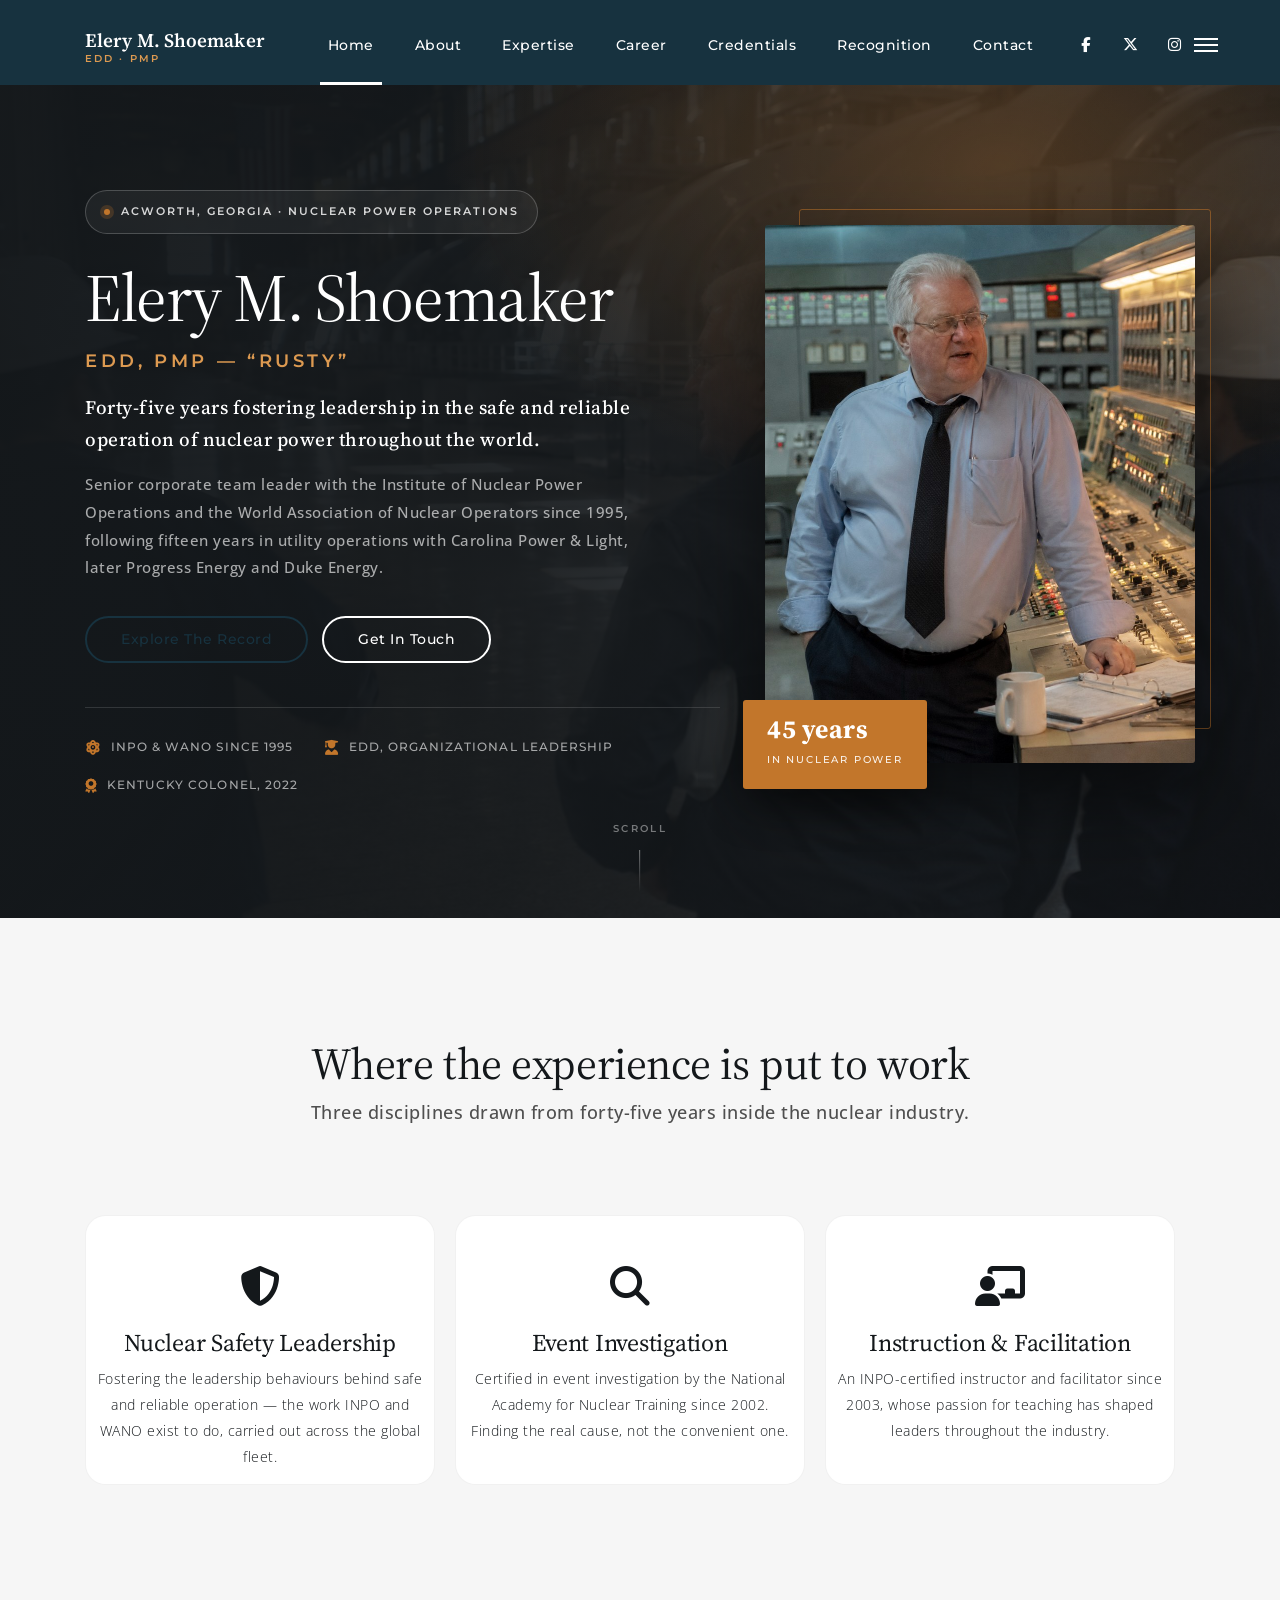
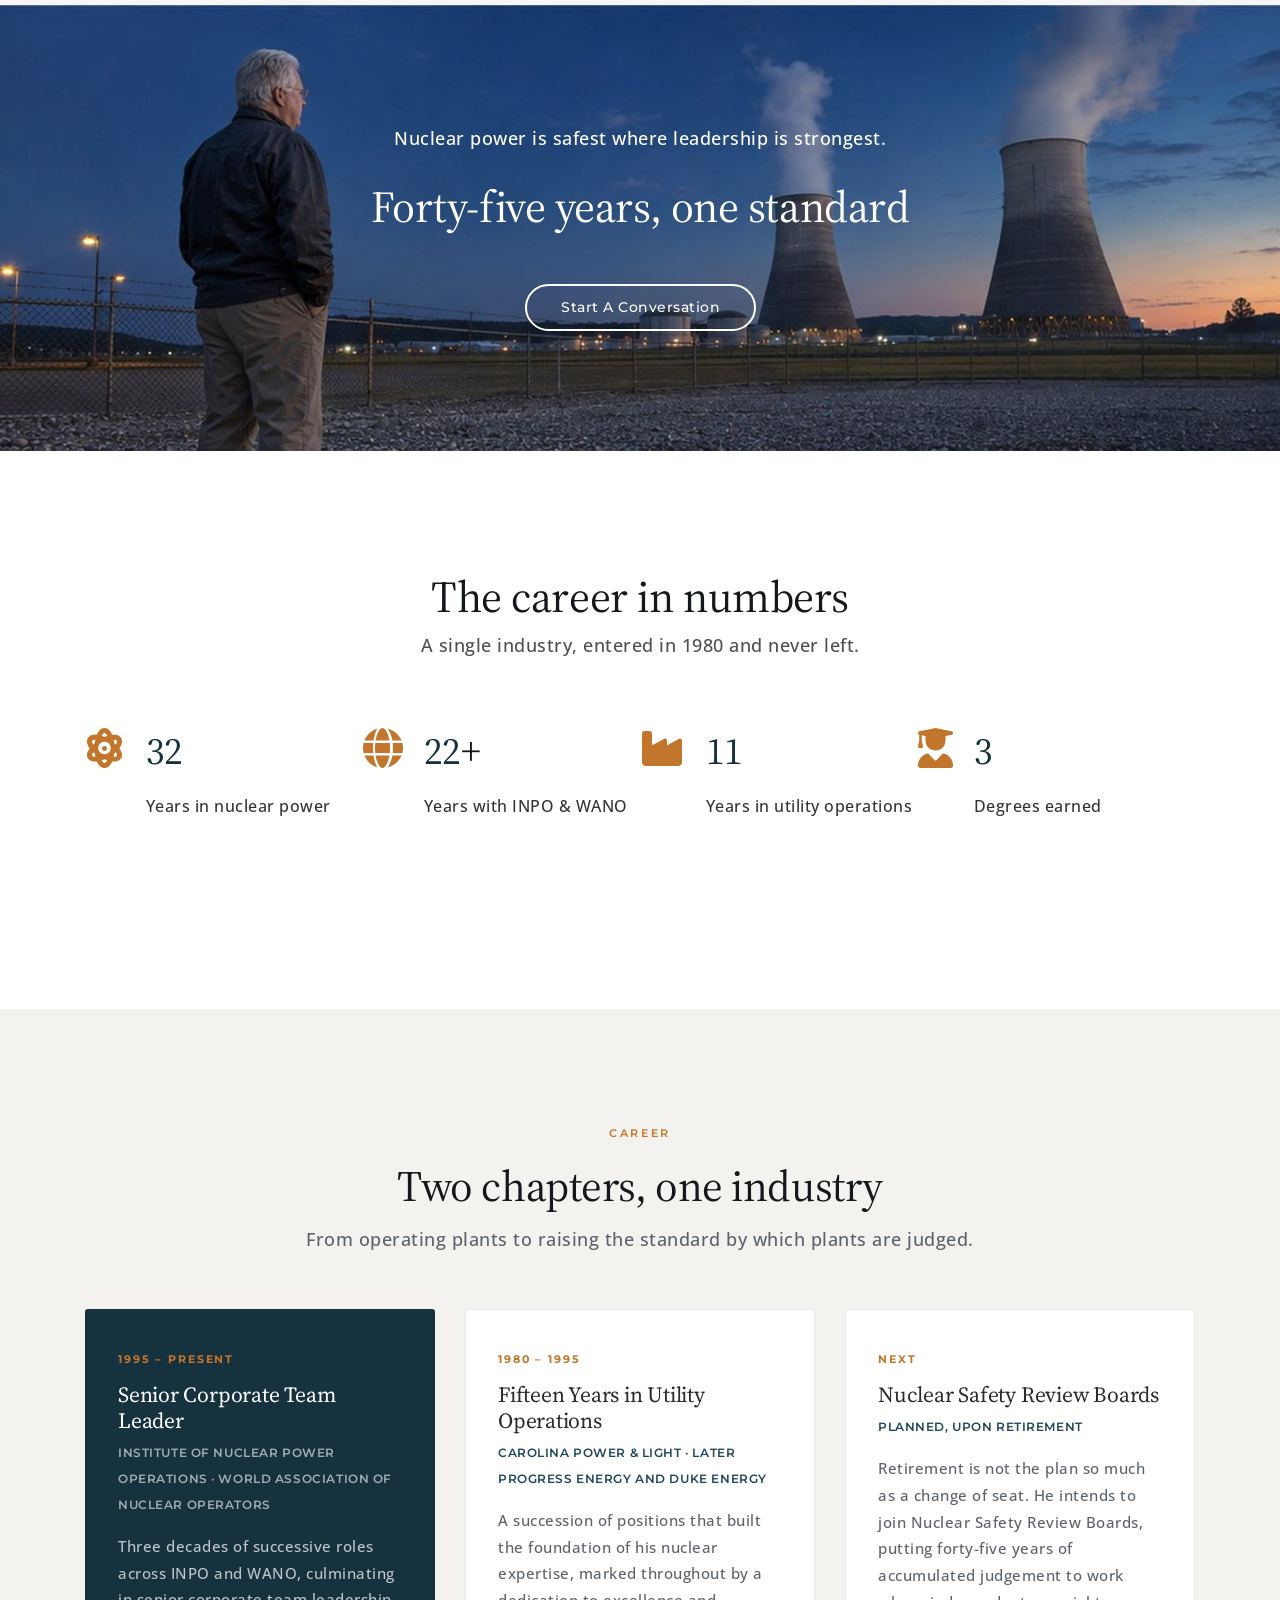
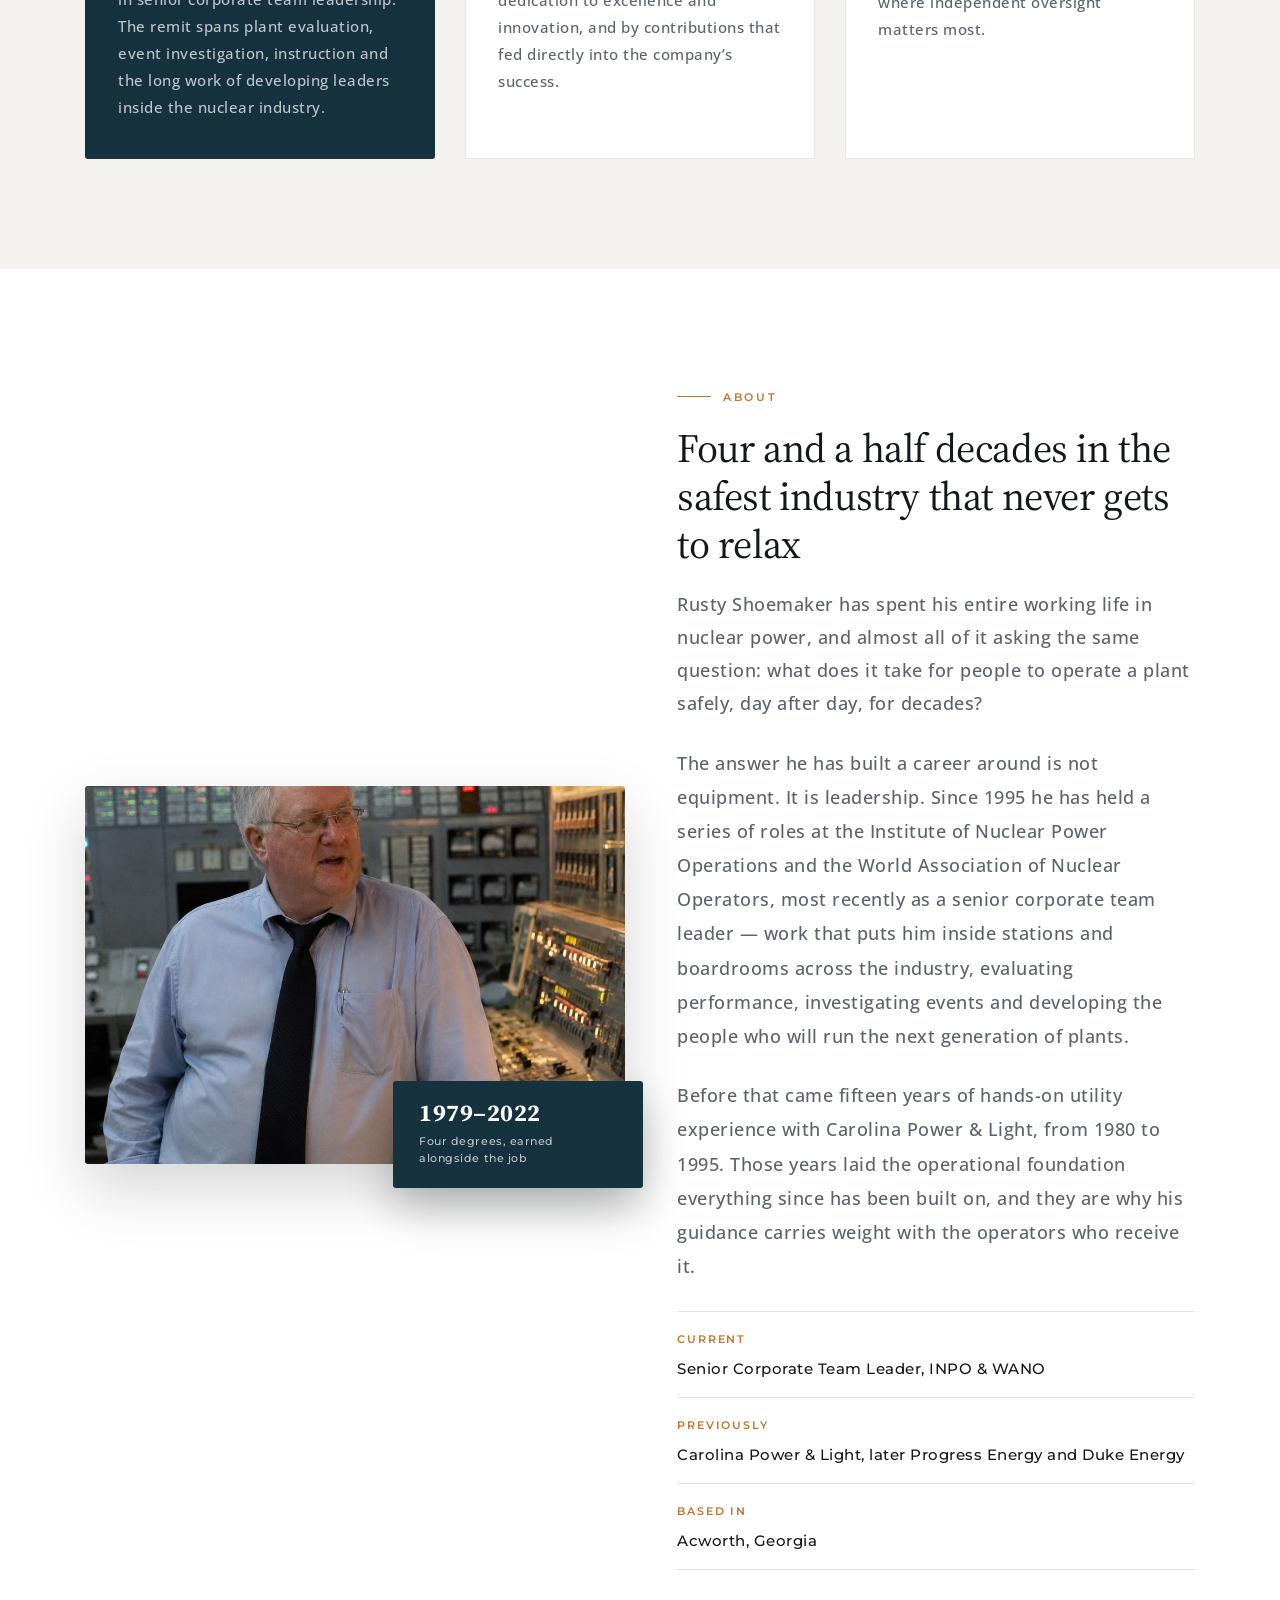
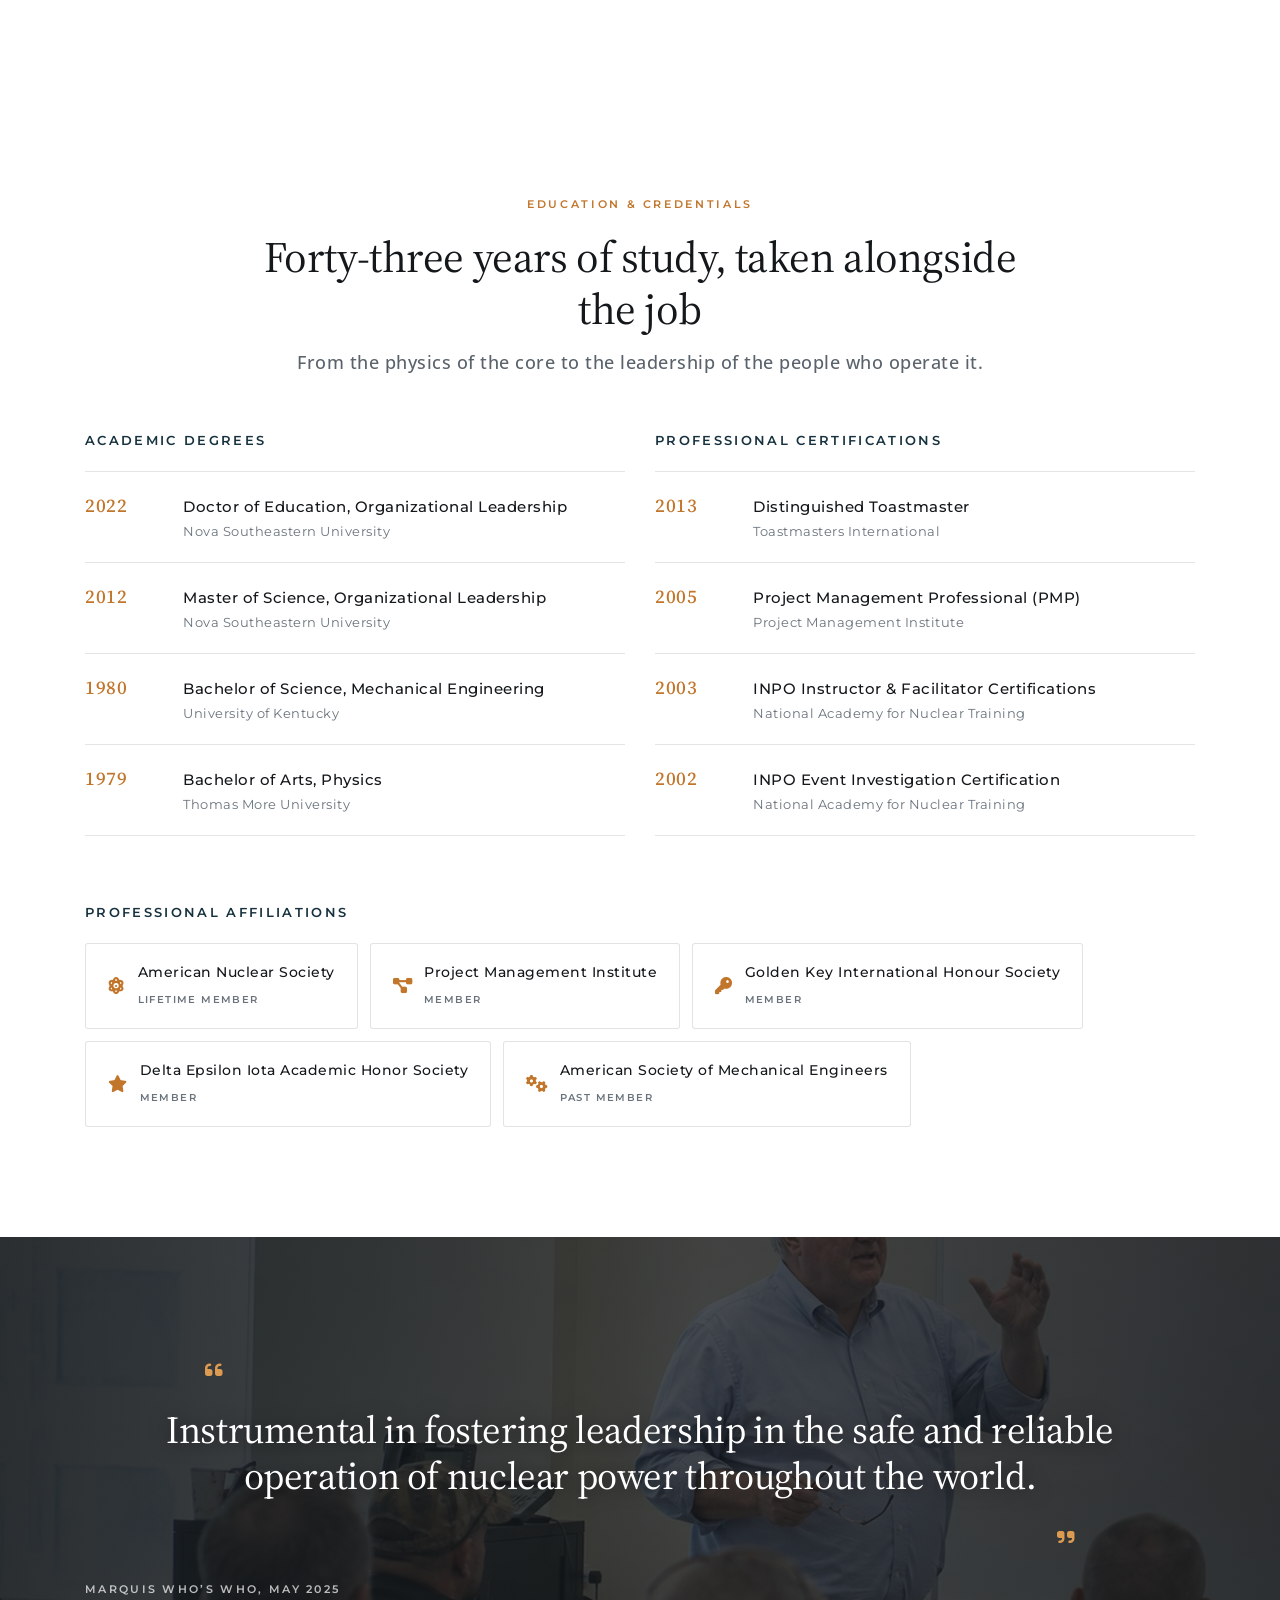
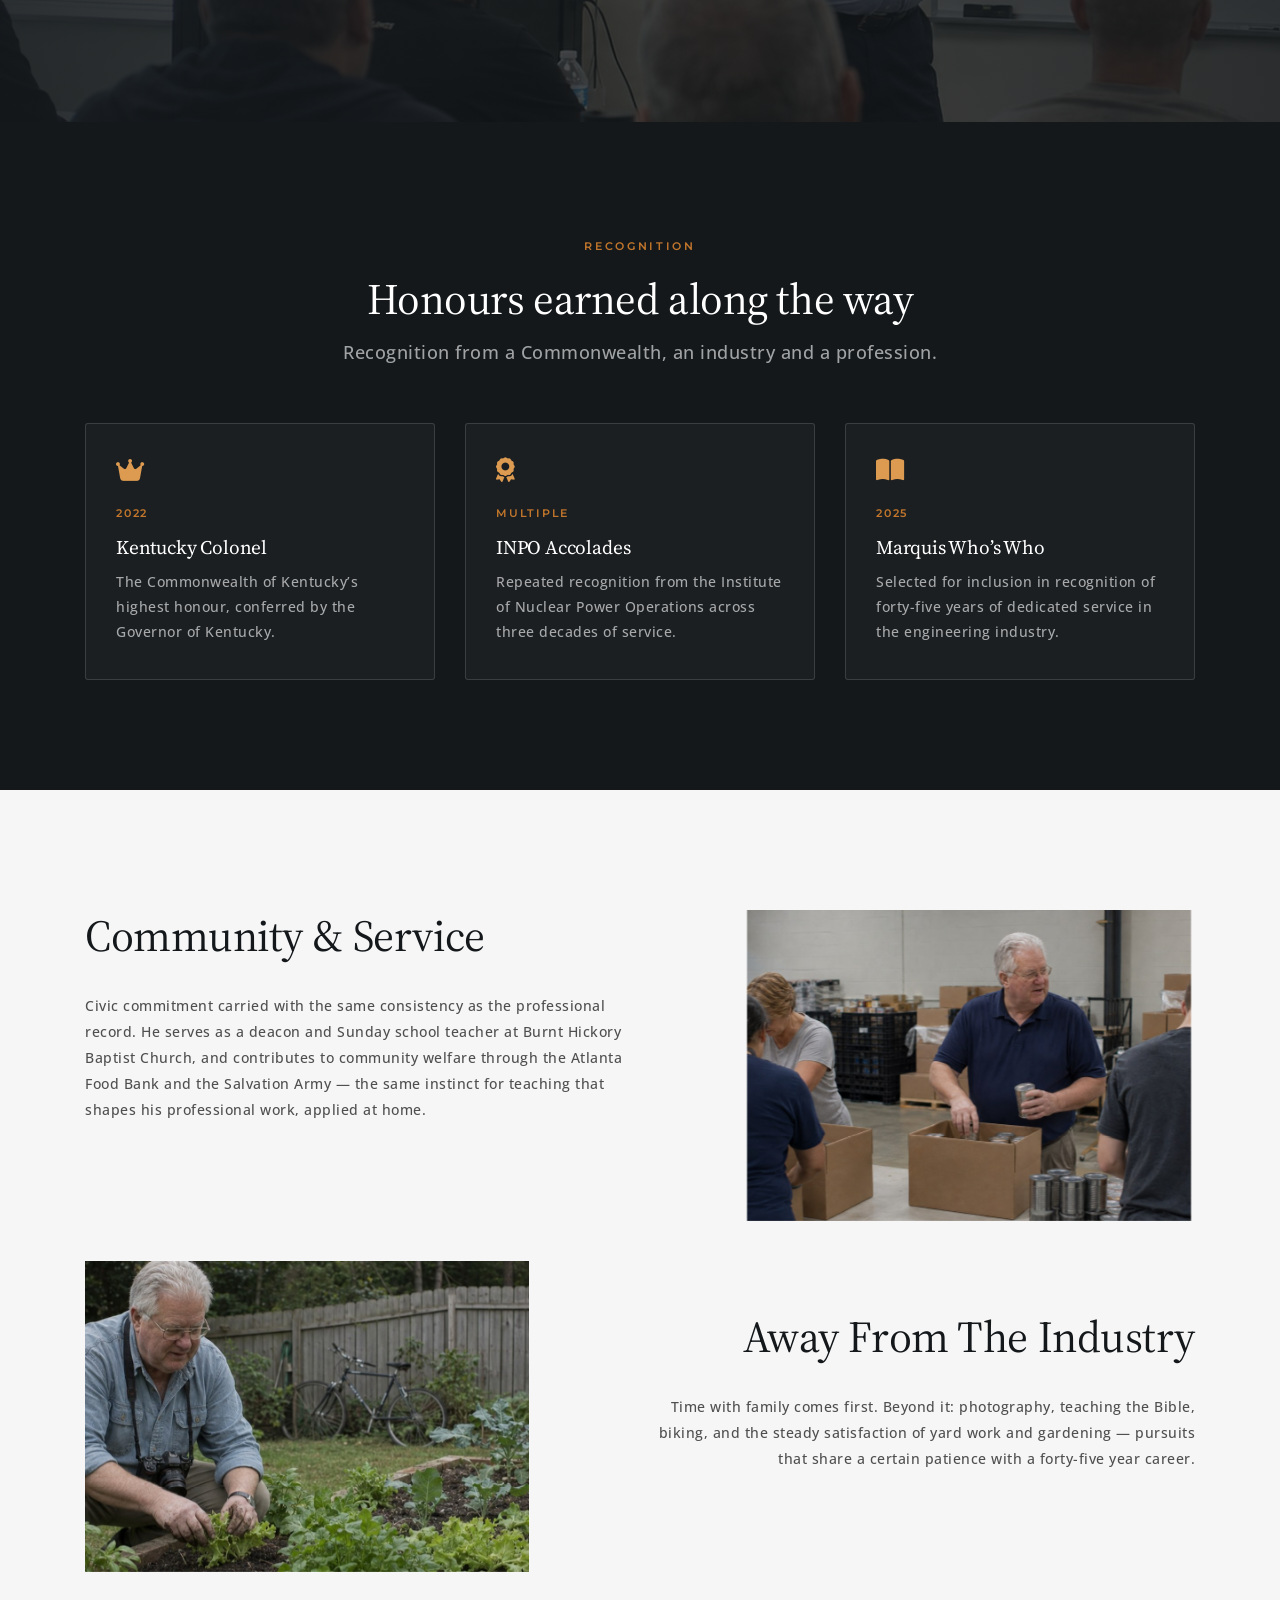
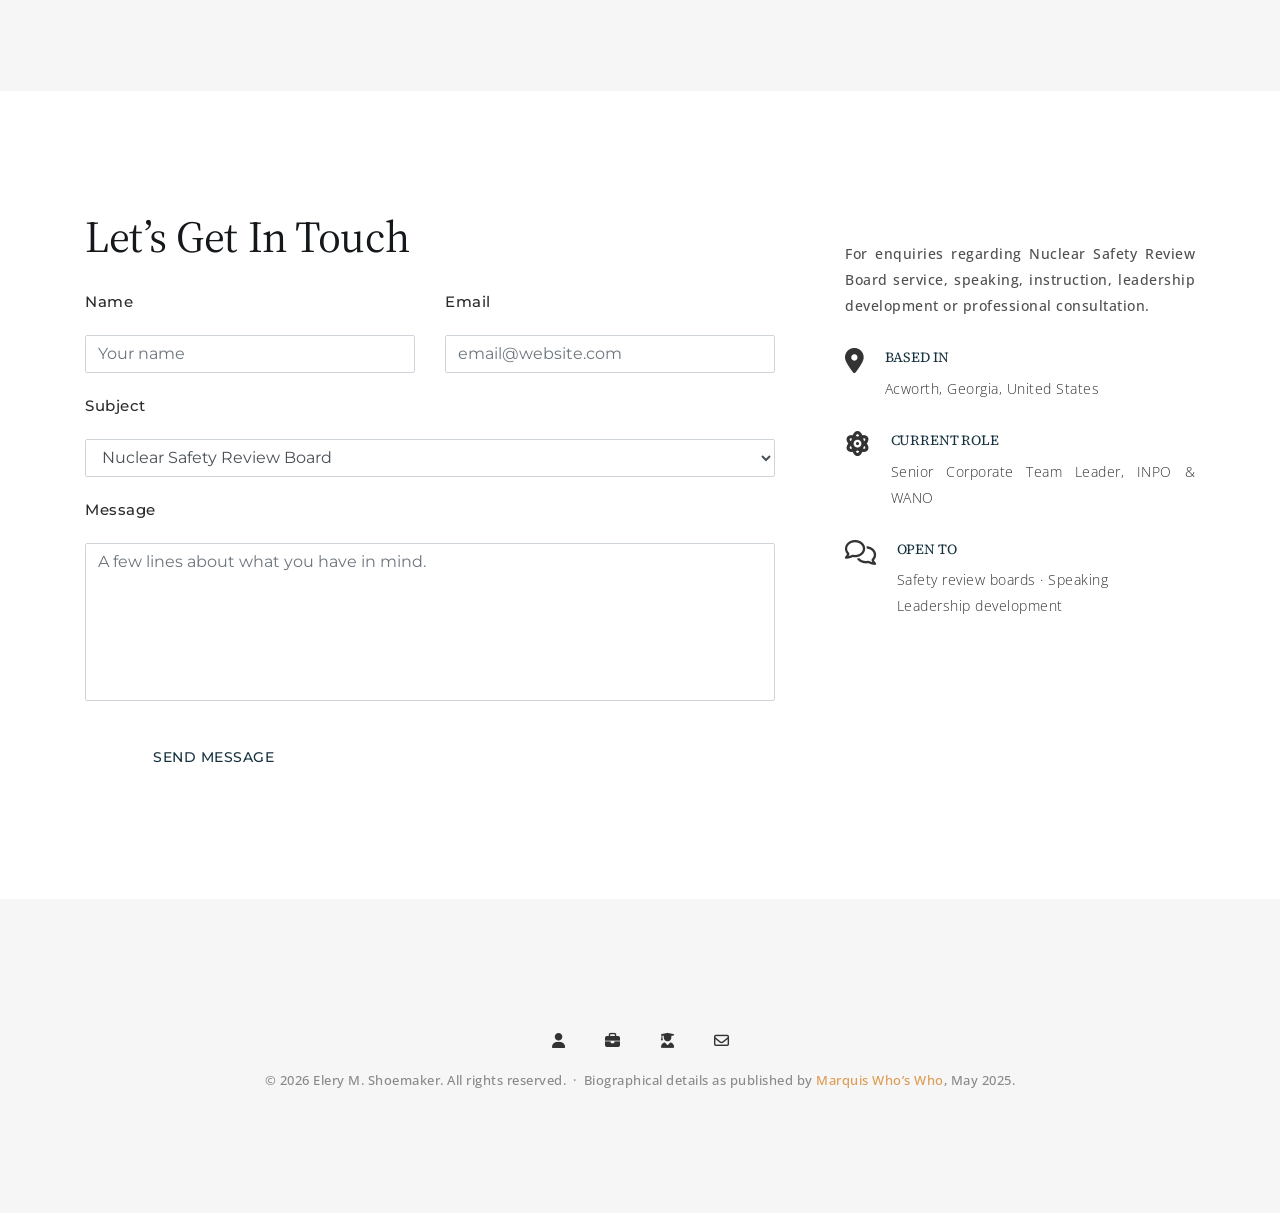
==== commit 1f08ee67: "fix(contact): route Elery Shoemaker enquiries to the client, not the practice owner" ====
--- a/index.html
+++ b/index.html
@@ -413,7 +413,7 @@
       <div class="row">
          <div class="col-lg-8 col-md-12 col-sm-12 wow fadeInLeft" data-wow-delay="300ms">
             <h2>Let&rsquo;s Get In Touch</h2>
-            <form class="contact-form" action="https://formsubmit.co/tahirbilal16@gmail.com" method="POST">
+            <form class="contact-form" action="https://formsubmit.co/shoemakeren@inpo.org" method="POST">
                <input type="hidden" name="_subject" value="New enquiry from elery-shoemaker site">
                <input type="hidden" name="_captcha" value="false">
                <input type="hidden" name="_template" value="table">
--- a/classic-business/css/style.css
+++ b/classic-business/css/style.css
@@ -0,0 +1,1636 @@
+/* ===================================
+    Table of Content
+====================================== */
+
+/*  - Fonts
+    - Scrollbar
+    - General   
+    - Loader
+    - Navbar
+    - Side Menu
+    - Services-Section
+    - Learn-More-Section
+    - Counter-Section
+    - Team-Section
+    - Portfolio-Section
+    - Quote-Section
+    - Pricing-Section
+    - Blog-Section
+    - Contact-Section
+    - Footer
+   */
+
+/* ===================================
+     Google font
+====================================== */
+
+@import url('https://fonts.googleapis.com/css2?family=Montserrat:wght@300;400;500;600&display=swap');
+@import url('https://fonts.googleapis.com/css2?family=Open+Sans:wght@300;400;600;700&display=swap');
+
+/* ===================================
+    Scrollbar
+====================================== */
+
+html {
+  scroll-behavior: smooth;
+}
+
+::-webkit-scrollbar {
+  width: 12px;
+}
+
+::-webkit-scrollbar-thumb {
+  background: #14181b;
+}
+
+::-webkit-scrollbar-track {
+  width: 12px;
+  background: #fff;
+}
+
+
+/* ===================================
+    General
+====================================== */
+
+body {
+  font-family: 'Montserrat', sans-serif;
+  overflow-x: hidden;
+}
+
+h2 {
+  font-size: 44px;
+  color: #14181b;
+  font-weight: 600;
+  text-align: center;
+}
+
+p {
+  font-size: 18px;
+  color: #4f4f4f;
+  text-align: center;
+  font-family: 'Open Sans', sans-serif;
+}
+
+a {
+  text-decoration: none;
+}
+
+.btn {
+  z-index: 2;
+  font-size: 17px;
+  letter-spacing: .5px;
+  border-radius: 0;
+  font-weight: 500;
+  overflow: hidden;
+  position: sticky;
+  line-height: inherit;
+  display: inline-block;
+  border: 2px solid transparent;
+  text-transform: capitalize;
+  -webkit-appearance: initial;
+  transition: all .5s ease !important;
+}
+
+.btn.button {
+  font-size: 14px !important;
+  padding: 9px 34px !important;
+  line-height: 1.8em !important;
+}
+
+.btn.btn-rounded {
+  border-radius: 50px;
+}
+
+.btn.btn-white {
+  background: transparent;
+  border-color: #14181b;
+  color: #14181b;
+}
+
+.btn.btn-light-blue {
+  color: #17323f;
+  background: transparent;
+  border-color: #17323f;
+}
+
+.btn.trans-btn {
+  background: transparent;
+  border-color: #fff;
+  color: #fff;
+}
+
+/*Button Hover bg*/
+.btn.btn-hvr-blue:hover,
+.btn.btn-hvr-blue:focus {
+  color: #fff;
+  border-color: #17323f;
+  background: transparent !important;
+}
+
+.btn.btn-hvr-white:hover,
+.btn.btn-hvr-white:focus {
+  color: #14181b;
+  border-color: #fff;
+  background: transparent !important;
+}
+
+.btn.btn-hvr-light-blue:hover,
+.btn.btn-hvr-light-blue:focus {
+  color: #fff;
+  border-color: #17323f;
+  background: transparent !important;
+}
+
+.btn.btn-hvr-blue .btn-hvr-blue {
+  background: #14181b;
+  border-color: #14181b;
+}
+
+.btn.btn-hvr-white .btn-hvr-white {
+  background: #fff;
+  border-color: #fff;
+}
+
+.btn.btn-hvr-light-blue .btn-hvr-light-blue {
+  background: #17323f;
+  border-color: #17323f;
+}
+
+.btn.btn-hvr-white .btn-hvr-effect {
+  background: #fff;
+  border-color: #fff;
+}
+
+.btn.btn-hvr-light-blue .btn-hvr-effect {
+  background: #17323f;
+  border-color: #17323f;
+}
+
+.btn-hvr-setting {
+  z-index: -1;
+  position: absolute;
+  left: 0;
+  top: 0;
+  width: 100%;
+  height: 100%;
+  border-radius: 50px;
+}
+
+.btn-hvr-setting-inner {
+  position: relative;
+  display: block;
+  height: 100%;
+  list-style: none;
+  padding: 0;
+  margin: 0
+}
+
+.btn-hvr-effect {
+  position: absolute;
+  top: -5px;
+  width: 25%;
+  height: 100%;
+  border-radius: 100%;
+  transform: translate3d(0, 150%, 0) scale(1.7);
+  transition: transform 0.45s !important;
+  background: #14181b;
+  border-color: #14181b;
+}
+
+.btn-hvr-effect:nth-child(1) {
+  left: 0;
+  transition-delay: 0s !important;
+}
+
+.btn-hvr-effect:nth-child(2) {
+  left: 30%;
+  transition-delay: 0.08s !important;
+}
+
+.btn-hvr-effect:nth-child(3) {
+  left: 60%;
+  transition-delay: 0.16s !important;
+}
+
+.btn-hvr-effect:nth-child(4) {
+  left: 90%;
+  transition-delay: 0.24s !important;
+}
+
+.btn-hvr-setting:hover .btn-hvr-effect,
+.btn:hover .btn-hvr-effect,
+.btn:active .btn-hvr-effect,
+.btn:focus .btn-hvr-effect {
+  transform: translateZ(0) scale(1.7) !important;
+}
+
+
+/*Slider overly*/
+.bg-white {
+  background-color: #fff;
+}
+
+/* overlay-setting */
+.bg-overlay {
+  position: absolute;
+  top: 0;
+  left: 0;
+  width: 100%;
+  height: 100%;
+}
+
+/* opacity */
+.opacity-1 {
+  opacity: 0;
+}
+
+.opacity-2 {
+  opacity: 0;
+}
+
+/* ===================================
+    Loader
+====================================== */
+
+@keyframes ldio-8v0e2g029us-o {
+  0% {
+    opacity: 1;
+    transform: translate(0, 0)
+  }
+  49.99% {
+    opacity: 1;
+    transform: translate(60px, 0)
+  }
+  50% {
+    opacity: 0;
+    transform: translate(60px, 0)
+  }
+  100% {
+    opacity: 0;
+    transform: translate(0, 0)
+  }
+}
+
+@keyframes ldio-8v0e2g029us {
+  0% {
+    transform: translate(0, 0)
+  }
+  50% {
+    transform: translate(60px, 0)
+  }
+  100% {
+    transform: translate(0, 0)
+  }
+}
+
+.pre-loader {
+  position: fixed;
+  width: 100%;
+  height: 100%;
+  top: 0;
+  left: 0;
+  z-index: 999999;
+  background: #fff;
+}
+
+.loader {
+  width: 40px;
+  height: 40px;
+  position: absolute;
+  top: 40%;
+  left: 45%;
+  margin-top: -13px;
+  margin-left: -13px;
+  border-radius: 60px;
+  animation: loader 1.3s linear infinite;
+}
+
+.loader div {
+  position: absolute;
+  width: 60px;
+  height: 60px;
+  border-radius: 50%;
+  top: 70px;
+  left: 40px;
+}
+
+.loader div:nth-child(1) {
+  background: #17323f;
+  animation: ldio-8v0e2g029us 1.4492753623188404s linear infinite;
+  animation-delay: -0.7246376811594202s;
+}
+
+.loader div:nth-child(2) {
+  background: #14181b;
+  animation: ldio-8v0e2g029us 1.4492753623188404s linear infinite;
+  animation-delay: 0s;
+}
+
+.loader div:nth-child(3) {
+  background: #17323f;
+  animation: ldio-8v0e2g029us-o 1.4492753623188404s linear infinite;
+  animation-delay: -0.7246376811594202s;
+}
+
+.loader div {
+  box-sizing: content-box;
+}
+
+/* ===================================
+    Navbar
+====================================== */
+
+.navbar {
+  padding-bottom: 0;
+  margin-bottom: 0;
+  z-index: 111;
+  align-items: flex-end;
+  background-color: #17323f !important;
+}
+
+.navbar-brand img {
+  width: 100%;
+}
+
+.nav-link {
+  padding: 24px 16px;
+  display: block;
+}
+
+.navbar .nav-item a {
+  text-decoration: none;
+}
+
+.navbar-light .navbar-nav .active>.nav-link {
+  color: #fff;
+}
+
+.navbar-light .navbar-nav .nav-item {
+  font-size: 14px;
+  color: #fff;
+}
+
+.navbar-light .navbar-nav .nav-link {
+  color: #fff;
+  margin-right: 25px;
+  transition: .8s ease;
+  border-bottom: solid 3px transparent;
+}
+
+.navbar-light .navbar-nav .nav-link.active,
+.navbar-light .navbar-nav .nav-link:hover {
+  color: #fff;
+  border-bottom: solid 3px #fff;
+  transition: .8s ease;
+}
+
+.navbar .social-icons ul {
+  margin-bottom: 0;
+}
+
+.navbar .social-icons li {
+  display: inline-block;
+}
+
+.navbar .social-icons ul li a:hover {
+  background-color: #fff;
+  transition: .8s ease;
+}
+
+.navbar .social-icons ul li a {
+  border-radius: 50%;
+  color: #fff;
+  height: 40px;
+  line-height: 42px;
+  width: 40px;
+  border: 1px solid transparent;
+  display: block;
+  overflow: hidden;
+  text-align: center;
+}
+
+.social-icons .facebook-hovr:hover {
+  color: #4267B2;
+}
+
+.social-icons .twitter-hovr:hover {
+  color: #c2762b;
+}
+
+.social-icons .instagram-hovr:hover {
+  color: #C32AA3;
+}
+
+/*side menu button*/
+.sidemenu_btn {
+  width: 36px;
+  padding: 6px;
+  right: 40px;
+  top: 20px;
+  z-index: 999;
+  margin-top: 12px;
+  margin-right: 16px;
+  cursor: pointer;
+  position: absolute;
+  display: inline-block;
+  transition: all .3s linear;
+}
+
+.sidemenu_btn span {
+  height: 2px;
+  width: 100%;
+  background: #fff;
+  display: block;
+  margin: auto;
+  transition: .5s ease;
+}
+
+.sidemenu_btn:hover span:first-child,
+.sidemenu_btn:hover span:last-child {
+  width: 70%;
+}
+
+.sidemenu_btn span:nth-child(2) {
+  margin: 4px 0;
+}
+
+/* ===================================
+    Side Menu
+====================================== */
+
+.side-menu {
+  top: 0;
+  right: 0;
+  width: 30%;
+  height: 100%;
+  z-index: 9999;
+  background: #ffffff;
+  transform: translate3d(100%, 0, 0);
+  transition: transform .5s ease;
+  position: fixed;
+  overflow: hidden;
+}
+
+.side-menu.left {
+  left: 0;
+  right: auto;
+  transform: translate3d(-100%, 0, 0);
+}
+
+.side-menu.before-side {
+  width: 280px;
+}
+
+.side-menu.side-menu-active,
+.side-menu.before-side {
+  transform: translate3d(0, 0, 0);
+}
+
+.pul-menu .side-menu.side-menu-active {
+  visibility: visible;
+  opacity: 1;
+}
+
+.side-menu .navbar-brand {
+  margin: 0 0 2.5rem 0;
+}
+
+/*Side overlay*/
+#close_side_menu {
+  top: 0;
+  left: 0;
+  width: 100%;
+  height: 100%;
+  display: none;
+  z-index: 1031;
+  opacity: 0.4;
+  background-color: #202020;
+  position: fixed;
+  transition: opacity 300ms cubic-bezier(0.895, 0.03, 0.685, 0.22);
+}
+
+/*side menu image*/
+.image {
+  position: absolute;
+  top: 30px;
+}
+
+/*side menu close btn*/
+.side-menu .btn-close {
+  height: 33px;
+  width: 33px;
+  top: 30px;
+  right: 25px;
+  cursor: pointer;
+  text-align: center;
+  position: absolute;
+  display: inline-block;
+}
+
+.side-menu.before-side .btn-close {
+  display: none;
+}
+
+.side-menu .btn-close::before,
+.side-menu .btn-close::after {
+  top: 5px;
+  left: 16px;
+  height: 24px;
+  width: 2px;
+  content: ' ';
+  background: #17323f;
+  position: absolute;
+}
+
+.side-menu .btn-close:before {
+  transform: rotate(45deg);
+}
+
+.side-menu .btn-close:after {
+  transform: rotate(-45deg);
+}
+
+.side-menu .btn-close:hover {
+  transform: scale(0.9);
+  overflow: hidden;
+  transition: all .5s ease;
+}
+
+/*side menu inner-wrapper*/
+.side-menu .inner-wrapper {
+  height: 100%;
+  padding: 4.5rem 5rem;
+  position: relative;
+  overflow-y: auto;
+  display: flex;
+  align-items: center;
+  text-align: left;
+  flex-wrap: wrap;
+}
+
+.pul-menu.pushwrap .side-menu .inner-wrapper {
+  padding: 3.5rem 2.5rem;
+}
+
+.side-menu .side-nav {
+  margin-bottom: 30px;
+  margin-top: 30px;
+  display: block;
+}
+
+.side-nav .navbar-nav .nav-item {
+  opacity: 0;
+  display: block;
+  margin: 15px 0;
+  padding: 0 !important;
+  transition: all 0.8s ease 500ms;
+  transform: translateY(30px);
+}
+
+.side-nav .navbar-nav .nav-item:first-child {
+  transition-delay: .1s;
+}
+
+.side-nav .navbar-nav .nav-item:nth-child(2) {
+  transition-delay: .2s;
+}
+
+.side-nav .navbar-nav .nav-item:nth-child(3) {
+  transition-delay: .3s;
+}
+
+.side-nav .navbar-nav .nav-item:nth-child(4) {
+  transition-delay: .4s;
+}
+
+.side-nav .navbar-nav .nav-item:nth-child(5) {
+  transition-delay: .5s;
+}
+
+.side-nav .navbar-nav .nav-item:nth-child(6) {
+  transition-delay: .6s;
+}
+
+.side-nav .navbar-nav .nav-item:nth-child(7) {
+  transition-delay: .7s;
+}
+
+.side-nav .navbar-nav .nav-item:nth-child(8) {
+  transition-delay: .8s;
+}
+
+.side-nav .navbar-nav .nav-item:nth-child(9) {
+  transition-delay: .9s;
+}
+
+.side-menu.side-menu-active .side-nav .navbar-nav .nav-item {
+  transform: translateY(0);
+  opacity: 1;
+}
+
+.side-nav .navbar-nav .nav-link {
+  display: inline-table;
+  color: #17323f;
+  padding: 2px 0 3px 0 !important;
+  font-size: 24px;
+  line-height: normal;
+  position: relative;
+  border-radius: 0;
+  text-decoration: none;
+}
+
+.side-nav .navbar-nav .nav-link::after {
+  content: "";
+  left: 0;
+  width: 0;
+  bottom: 0;
+  height: 2px;
+  background: #17323f;
+  overflow: hidden;
+  position: absolute;
+  display: inline-block;
+  transition: all 0.5s cubic-bezier(0, 0, 0.2, 1);
+}
+
+.side-nav .navbar-nav .nav-link:hover::after,
+.side-nav .navbar-nav .nav-link:focus::after,
+.side-nav .navbar-nav .nav-link.active::after {
+  width: 100%;
+}
+
+.side-nav .navbar-nav .nav-link.active {
+  background: transparent;
+}
+
+/*side menu footer */
+.side-menu-footer .navbar-nav {
+  transform: translateY(0);
+}
+
+.side-menu-footer p {
+  color: #14181b;
+  font-size: 15px;
+}
+
+.side-menu-footer .banner-icons ul {
+  margin-bottom: 0;
+}
+
+.side-menu-footer .banner-icons ul li {
+  display: inline-block;
+}
+
+.side-menu-footer .banner-icons ul li i {
+  color: #14181b;
+}
+
+.side-menu-footer .banner-icons ul li a:hover {
+  background-color: #14181b;
+  transition: all .8s ease;
+}
+
+.side-menu-footer .banner-icons ul li a {
+  border-radius: 50%;
+  color: #fff;
+  height: 40px;
+  line-height: 42px;
+  width: 40px;
+  border: 1px solid transparent;
+  display: block;
+  overflow: hidden;
+  text-align: center;
+}
+
+.side-menu-footer .banner-icons ul li a:hover i {
+  color: #fff;
+}
+
+/* ===================================
+    Services-Section
+====================================== */
+
+.services-section {
+  padding: 120px 0;
+  background-color: #f6f6f6;
+}
+
+.services-section .flip-boxes {
+  margin-top: 65px;
+}
+
+.flip-box {
+  background-color: transparent;
+  width: 350px;
+  height: 270px;
+  border-radius: 20px;
+  border: 1px solid #f1f1f1;
+  perspective: 1000px;
+}
+
+.flip-box-inner {
+  position: relative;
+  width: 100%;
+  height: 100%;
+  cursor: pointer;
+  text-align: center;
+  transition: transform 0.8s;
+  transform-style: preserve-3d;
+}
+
+.flip-box .flip-box-front {
+  background-color: #fff;
+  border-radius: 20px;
+}
+
+.flip-box .blue-box .flip-box-back {
+  background-color: #17323f;
+  transform: rotateX(180deg);
+}
+
+.flip-box:hover .flip-box-inner {
+  transform: rotateX(180deg);
+}
+
+.flip-box-front,
+.flip-box-back {
+  position: absolute;
+  width: 100%;
+  height: 100%;
+  border-radius: 20px;
+  backface-visibility: hidden;
+}
+
+.flip-box-back {
+  background-color: #17323f;
+  transform: rotateX(180deg);
+}
+
+.flip-box .flip-box-back i {
+  color: #fff;
+}
+
+.flip-box i {
+  color: #14181b;
+  padding-top: 50px;
+  font-size: 40px;
+  text-align: center;
+}
+
+.flip-box p {
+  color: #14181b;
+  font-size: 14px;
+  font-weight: 300;
+  padding-left: 10px;
+  padding-right: 10px;
+}
+
+.flip-box h5 {
+  font-size: 24px;
+  font-weight: 500;
+  color: #14181b;
+  margin-top: 20px;
+  text-align: center;
+}
+
+.flip-box .flip-box-back h5 {
+  color: #fff;
+}
+
+.flip-box .blue-box .flip-box-back h5 {
+  color: #fff;
+}
+
+.flip-box .blue-box h5 {
+  color: #17323f;
+}
+
+.flip-box .flip-box-back p {
+  color: #fff;
+}
+
+.flip-box .blue-box .flip-box-front p {
+  color: #17323f;
+}
+
+.flip-box .blue-box .flip-box-front i {
+  color: #17323f;
+}
+
+/* ===================================
+    Learn-More-Section
+====================================== */
+
+.learn-more-section {
+  padding: 120px 0;
+  background-size: cover;
+  background-image: url('../../classic-business/img/section-2.jpg');
+}
+
+.learn-more-section .text-area {
+  text-align: center;
+}
+
+.learn-more-section p {
+  color: #fff;
+  margin-bottom: 30px;
+}
+
+.learn-more-section h2 {
+  color: #fff;
+  margin-bottom: 50px;
+}
+
+/* ===================================
+    Counter-Section
+====================================== */
+
+.counter-section {
+  padding: 120px 0;
+  background-color: #fff;
+}
+
+.counter-section p {
+  margin-bottom: 70px;
+}
+
+.counter-section .media i {
+  color: #14181b;
+  font-size: 40px;
+}
+
+.counter-section .media .media-body {
+  padding-left: 20px;
+}
+
+.counter-section .media .media-body span {
+  font-size: 38px;
+  color: #17323f;
+}
+
+.counter-section .media .media-body p {
+  color: #333333;
+  font-size: 16px;
+  padding-top: 10px;
+  text-align: left;
+}
+
+/* ===================================
+    Team-Section
+====================================== */
+
+.team-section {
+  padding: 120px 0;
+  background-color: #f6f6f6;
+}
+
+.team-section .item {
+  margin-top: 50px;
+  cursor: pointer;
+}
+
+.team-section .team-detail {
+  width: 100%;
+  max-width: 250px;
+  margin: 0 auto;
+  top: -52px;
+  background: #fff;
+  padding-top: 20px;
+  padding-bottom: 20px;
+  position: relative;
+  overflow: hidden;
+  text-align: center;
+}
+
+.team-section .item .team-detail {
+  transition: .6s ease;
+}
+
+.team-section .item:hover .team-detail {
+  background: #17323f;
+  transition: .6s ease;
+}
+
+.team-section .item:hover .team-detail h5 {
+  color: #fff;
+}
+
+.team-section .item:hover .team-detail p {
+  color: #fff;
+}
+
+.team-section .team-detail h5 {
+  color: #17323f;
+  font-size: 20px;
+  font-weight: 600;
+  margin-bottom: 0;
+}
+
+.team-section .team-detail p {
+  color: #14181b;
+  font-size: 16px;
+}
+
+.owl-carousel button.owl-dot {
+  opacity: 0.7;
+  color: red;
+  width: 10px;
+  margin-left: 20px;
+  height: 12px;
+  border-radius: 50%;
+  margin-top: 50px;
+  background: #14181b;
+  border: none;
+  font: inherit;
+}
+
+.team-section .owl-carousel button.owl-dot.active {
+  opacity: 1;
+  width: 38px;
+  height: 12px;
+  border-radius: 50px;
+  background-color: #17323f;
+  transition: .8s ease;
+}
+
+.team-section button:focus {
+  outline: 1px solid transparent;
+}
+
+.owl-carousel button.owl-dot {
+  color: transparent;
+  transition: .8s ease;
+}
+
+/* ===================================
+    Story-Section
+====================================== */
+
+.story-section {
+  padding: 120px 0;
+  background-size: cover;
+  background-image: url('../../classic-business/img/video.jpg');
+}
+
+.story-section .text-area {
+  text-align: center;
+}
+
+.story-section p {
+  color: #fff;
+  margin-bottom: 30px;
+}
+
+.story-section h2 {
+  color: #fff;
+  margin-bottom: 50px;
+}
+
+.story-section i {
+  color: #fff;
+  padding-right: 10px;
+}
+
+.story-section .trans-btn:hover i {
+  color: #14181b;
+}
+
+/* ===================================
+    Cube-Portfolio-Section
+====================================== */
+
+.cubeportfolio {
+  padding: 120px 0;
+  background-color: #fff;
+}
+
+.cubeportfolio .cbp-l-filters-buttonCenter .cbp-filter-item {
+  border: none;
+  padding: 10px 0;
+  font-size: 18px;
+  font-weight: 500;
+  color: #333333;
+  display: inline-block;
+  background: transparent;
+  font-family: 'Open Sans', sans-serif;
+  transition: all .2s ease-in-out;
+}
+
+.cubeportfolio .cbp-l-filters-buttonCenter {
+  margin-bottom: 0;
+  margin-top: 50px;
+}
+
+.cubeportfolio .cbp-l-filters-buttonCenter .cbp-filter-item:hover {
+  color: #17323f;
+}
+
+.cubeportfolio .cbp-l-filters-buttonCenter .cbp-filter-item-active.cbp-filter-item {
+  color: #17323f;
+}
+
+.cubeportfolio .cbp-l-caption-body .title {
+  color: #fff;
+  font-size: 20px;
+}
+
+.cubeportfolio .cbp-l-grid-mosaic-flat .cbp-caption-activeWrap {
+  background: #17323f;
+}
+
+.cubeportfolio .cbp-l-grid-mosaic-flat .cbp-caption-activeWrap:hover {
+  background-color: #17323f;
+  opacity: 0.8;
+}
+
+.cbp-item:hover .cbp-caption-defaultWrap {
+  transform: scale(1.25);
+  transition: 0.6s ease-in-out;
+}
+
+.cbp-l-caption-body .cbp-l-caption-title {
+  font-size: 20px;
+}
+
+.cbp-l-caption-body .cbp-l-caption-desc {
+  color: #ffff;
+  font-size: 12px;
+}
+
+.cubeportfolio .plus {
+  margin: 0 auto;
+  height: 70px;
+  width: 70px;
+  margin-bottom: 16px;
+  display: block;
+  position: relative;
+  overflow: hidden;
+}
+
+.cubeportfolio .plus::before {
+  width: 2px;
+  left: 50%;
+  top: 5px;
+  bottom: 5px;
+  margin-left: -1px;
+}
+
+.cubeportfolio .plus::after {
+  height: 2px;
+  top: 50%;
+  left: 5px;
+  right: 5px;
+  margin-top: -1px;
+}
+
+.cubeportfolio .plus::before,
+.plus::after {
+  content: " ";
+  position: absolute;
+  background: #fff;
+}
+
+.cubeportfolio .cube-button {
+  text-align: center;
+  margin-top: 50px;
+}
+
+/* ===================================
+    Quote-Section
+====================================== */
+
+.quote-section {
+  padding: 120px 0;
+  background-size: cover;
+  background-image: url('../../classic-business/img/quote.jpg');
+}
+
+.quote-section .left-quote {
+  margin-bottom: 25px;
+  margin-left: 120px;
+  font-size: 20px;
+}
+
+.quote-section h3 {
+  font-size: 38.1px;
+  color: #14181b;
+  text-align: center;
+}
+
+.quote-section .right-quote {
+  font-size: 20px;
+  margin-top: 25px;
+  margin-right: 120px;
+  text-align: right;
+}
+
+/* ===================================
+    Pricing-Section
+====================================== */
+
+.pricing-section {
+  padding: 120px 0;
+  background-color: #fff;
+}
+
+.pricing-section .pricing-plans {
+  margin-top: 90px;
+}
+
+.single-price {
+  padding-bottom: 30px;
+  background-color: #fff;
+  text-align: center;
+  box-shadow: 0 0 2px rgba(0, 0, 0, 0.2);
+}
+
+.single-price.active {
+  padding-bottom: 50px;
+  background-color: #fff;
+  transform: translateY(-20px);
+  position: relative;
+  box-shadow: 0 4px 8px 0 rgba(0, 0, 0, 0.1), 0 6px 20px 0 rgba(0, 0, 0, 0.10);
+}
+
+.center.price-tag {
+  color: #fff;
+}
+
+.price-tag h3 {
+  color: #14181b;
+  font-size: 36px;
+  margin-top: 15px;
+  margin-bottom: 15px;
+}
+
+.price-tag span {
+  font-size: 30px;
+}
+
+.active .price-tag h4 {
+  color: #17323f;
+}
+
+.price-tag p {
+  color: #14181b;
+  font-size: 14px;
+}
+
+.active .price-tag p {
+  color: #17323f;
+  font-size: 14px;
+}
+
+.price-tag h4 {
+  font-size: 18px;
+  padding: 30px;
+  color: #fff;
+  background-color: #14181b;
+}
+
+.active .price-tag h4 {
+  font-size: 18px;
+  padding: 50px;
+  color: #fff;
+  background-color: #17323f;
+}
+
+.price-item ul {
+  margin: 0;
+  padding: 0;
+  list-style: none;
+}
+
+.price-item ul li {
+  font-size: 15px;
+  padding: 7px 0;
+  margin: 5px 0;
+  color: #4f4f4f;
+}
+
+.single-price a {
+  margin-top: 15px;
+}
+
+/* ===================================
+    Blog-Section
+====================================== */
+
+.blog-section {
+  padding: 120px 0;
+  background-color: #f6f6f6;
+}
+
+.blog-section .left-text {
+  margin-bottom: 40px;
+}
+
+.blog-section img {
+  display: flex;
+  justify-content: center;
+  width: 80%;
+  margin-left: 107px;
+}
+
+.blog-section h2 {
+  text-align: left;
+  margin-bottom: 30px;
+}
+
+.blog-section p {
+  font-size: 14px;
+  text-align: left;
+}
+
+.blog-section .button {
+  margin-top: 30px;
+}
+
+.blog-section .right-text {
+  margin-top: 40px;
+}
+
+.right-text h2 {
+  margin-top: 50px;
+  text-align: right;
+}
+
+.blog-section .right-text img {
+  margin-left: 0;
+}
+
+.right-text p {
+  text-align: right;
+}
+
+.blog-section .right-text .button {
+  float: right;
+}
+
+/* ===================================
+    Contact-Section
+====================================== */
+
+.contact-section {
+  padding: 120px 0;
+  background-color: #fff;
+}
+
+.contact-section h2 {
+  margin-bottom: 25px;
+  text-align: left;
+}
+
+.contact-section .contact-form {
+  margin-right: 40px;
+}
+
+.form-control:focus {
+  border-color: #ced4da;
+  box-shadow: 0 0 0 0.0rem transparent;
+}
+
+.contact-section .button {
+  margin-left: 15px;
+  margin-top: 15px;
+  padding-left: 53px !important;
+  padding-right: 53px !important;
+}
+
+.contact-section label {
+  margin-bottom: 20px;
+}
+
+.contact-section p {
+  font-size: 14px;
+  margin-top: 30px;
+  text-align: justify;
+}
+
+.contact-section .media {
+  margin-top: 30px;
+}
+
+.contact-section .media i {
+  font-size: 25px;
+  color: #333333;
+}
+
+.contact-section .media-body {
+  margin-left: 20px;
+}
+
+.contact-section .media-body h5 {
+  font-size: 14px;
+  font-weight: 700;
+  color: #17323f;
+  margin-bottom: 10px;
+}
+
+.contact-section .media-body p {
+  font-size: 14px;
+  font-weight: 300;
+  color: #333333;
+  margin-top: 0;
+  margin-bottom: 0;
+}
+
+/* ===================================
+    Footer
+====================================== */
+
+footer {
+  padding: 120px 0;
+  background-color: #f6f6f6;
+}
+
+footer .footer-social-icons ul {
+  margin-bottom: 0;
+  text-align: center;
+}
+
+.footer-social-icons ul li {
+  margin-right: 5px;
+  margin-left: 5px;
+  font-size: 15px;
+  display: inline-block;
+}
+
+.footer-social-icons ul li a {
+  overflow: hidden;
+  border-radius: 50%;
+  display: block;
+  color: #333333;
+  height: 40px;
+  line-height: 42px;
+  width: 40px;
+  border: 1px solid transparent;
+  text-align: center;
+}
+
+.footer-social-icons ul li a:hover {
+  color: #fff;
+  background-color: #00cfcc;
+  transition: 0.5s ease;
+}
+
+footer p {
+  font-size: 13px;
+  color: #888888;
+}
+
+/* ===================================
+    Media Queries
+====================================== */
+
+@media (max-width: 1200px) {
+  /*Loader*/
+  .loader {
+    top: 40%;
+    left: 40%;
+  }
+
+  /*Navbar*/
+  .sidemenu_btn {
+    right: 0;
+    margin-right: 9px;
+  }
+  .navbar-light .navbar-nav .nav-item {
+    font-size: 15px;
+  }
+
+  /*Side Menu*/
+  .side-menu {
+    width: 45%;
+  }
+  .side-menu-footer p {
+    font-size: 18px;
+  }
+
+  /*Services-Section*/
+  .flip-box {
+    width: 100%;
+  }
+
+  /*Quote Section*/
+  .quote-section .left-quote {
+    margin-left: 50px;
+  }
+  .quote-section .right-quote {
+    margin-right: 50px;
+  }
+}
+
+@media (max-width: 991px) {
+  /*General*/
+  h2 {
+    font-size: 40px;
+  }
+  p {
+    font-size: 16px;
+  }
+
+  /*Loader*/
+  .loader {
+    top: 40%;
+    left: 40%;
+  }
+
+  /*Navbar*/
+  .navbar .social-icons ul li {
+    display: none;
+  }
+  .navbar-light .navbar-nav .nav-item {
+    font-size: 13px;
+  }
+  .sidemenu_btn {
+    right: 0;
+  }
+
+  /*Side Menu*/
+  .side-menu {
+    width: 50%;
+  }
+
+  /*Services Section*/
+  .services-section .flip-boxes {
+    margin-top: 20px;
+  }
+
+  /*Services Section*/
+  .flip-box {
+    width: 100%;
+  }
+
+  /*Counter Section*/
+  .counter-section {
+    text-align: center;
+  }
+  .counter-section .media {
+    display: block;
+  }
+  .counter-section .media i {
+    margin-bottom: 20px;
+  }
+  .counter-section .media .media-body {
+    padding-left: 0;
+  }
+  .counter-section .media .media-body p {
+    text-align: center;
+  }
+
+  /*Quote section*/
+  .quote-section h3 {
+    font-size: 29px;
+  }
+  .quote-section .left-quote {
+    margin-left: 18px;
+  }
+  .quote-section .right-quote {
+    margin-right: 28px;
+  }
+
+  /*Pricing Section*/
+  .price-tag h3 {
+    margin-top: 25px;
+    margin-bottom: 25px;
+  }
+  .single-price {
+    margin-bottom: 40px;
+  }
+  .single-price.active {
+    transform: translateY(0px);
+  }
+
+  /*Blog Section*/
+  .blog-section {
+    text-align: center;
+  }
+  .blog-section img {
+    width: 100%;
+    margin-left: 0;
+  }
+  .blog-section .right-text .button {
+    float: none;
+  }
+  .blog-section h2 {
+    text-align: center;
+  }
+  .blog-section p {
+    font-size: 15px;
+    text-align: center;
+  }
+  .right-text h2 {
+    margin-top: 0;
+    text-align: center;
+  }
+  .right-text p {
+    text-align: center;
+  }
+
+  /*Contact Section*/
+  .contact-section .contact-form{
+    margin-right: 0;
+  }
+}
+
+@media (max-width: 767px) {
+  /*General*/
+  p {
+    font-size: 15px;
+  }
+  h2 {
+    font-size: 35px;
+  }
+  .wow {
+    visibility: visible !important;
+    animation: none !important;
+  }
+
+  /*Loader*/
+  .loader {
+    top: 40%;
+    left: 30%;
+  }
+
+  /*Navbar*/
+  .navbar {
+    padding-bottom: 8px;
+  }
+
+  /*Side Menu*/
+  .side-menu {
+    width: 100%;
+  }
+  .sidemenu_btn {
+    top: 10px;
+    right: 0;
+  }
+  .side-menu-footer p {
+    font-size: 16px;
+  }
+
+  /*Services Section*/
+  .services-section .flip-boxes {
+    margin-top: 20px;
+  }
+
+  /* Learn-more-section*/
+  .learn-more-section p {
+    font-size: 17px;
+  }
+
+  /*Quote Section*/
+  .quote-section h3 {
+    font-size: 20px;
+  }
+
+  /*Counter Section*/
+  .counter-section .media .media-body p {
+    text-align: center;
+  }
+}
+
+@media (max-width: 575px) {
+  /*General*/
+  h2 {
+    font-size: 33px;
+  }
+  .opacity-2 {
+    opacity: .7;
+  }
+
+  /*Loader*/
+  .loader {
+    top: 35%;
+    left: 25%;
+  }
+
+  /*Side Menu*/
+  .side-menu-footer p {
+    font-size: 14px;
+  }
+
+  /*Quote Section*/
+  .quote-section h3 {
+    font-size: 27px;
+  }
+  .quote-section .right-quote {
+    margin-top: 6px;
+  }
+}
+
+@media (max-width: 400px) {
+  /*General*/
+  h2 {
+    font-size: 30px;
+  }
+  p {
+    font-size: 14px;
+  }
+
+  /*Side Menu*/
+  .side-menu-footer p {
+    font-size: 12px;
+  }
+}
--- a/classic-business/css/custom.css
+++ b/classic-business/css/custom.css
@@ -0,0 +1 @@
+/*-- Use For Custom Styling --*/
--- a/classic-business/css/es-custom.css
+++ b/classic-business/css/es-custom.css
@@ -0,0 +1,372 @@
+/* ==========================================================================
+   Elery M. "Rusty" Shoemaker — overrides on the MegaOne classic-business demo.
+   Steel + copper. Serif display face for headings.
+   ========================================================================== */
+
+:root{
+  --es-ink:#14181b;
+  --es-steel:#17323f;
+  --es-steel-2:#1F4759;
+  --es-copper:#c2762b;
+  --es-copper-2:#dd9a51;
+  --es-soft:#f4f2ee;
+  --es-ease:cubic-bezier(.22,.61,.36,1);
+}
+
+h1,h2,h3,h4,h5,
+.counter .media-body h3,
+.quote-section h3{
+  font-family:'Source Serif 4',Georgia,'Times New Roman',serif !important;
+  font-weight:400 !important;
+  letter-spacing:-.01em;
+}
+
+.es-eyebrow{
+  display:inline-flex; align-items:center; gap:12px;
+  font-size:11px; font-weight:600; letter-spacing:.24em; text-transform:uppercase;
+  color:var(--es-copper); margin-bottom:14px;
+  font-family:'Poppins','Montserrat',sans-serif;
+}
+.es-eyebrow::before{ content:''; width:34px; height:1px; background:var(--es-copper); }
+
+.es-head{ max-width:760px; margin:0 auto 58px; text-align:center; }
+.es-head .es-eyebrow::before{ display:none; }
+.es-head h2{ font-size:clamp(1.9rem,3.4vw,2.7rem); margin-bottom:14px; }
+.es-head p{ color:#5a636c; margin:0; }
+
+.es-sub{
+  font-size:13px !important; font-weight:600 !important; letter-spacing:.18em;
+  text-transform:uppercase; color:var(--es-steel); margin-bottom:22px;
+  font-family:'Poppins','Montserrat',sans-serif !important;
+}
+
+/* ---------- brand wordmark in the navbar ---------- */
+.es-wordmark{ display:block; line-height:1.2; }
+.es-wordmark b{
+  display:block; font-family:'Source Serif 4',serif; font-weight:600;
+  font-size:19px; color:var(--es-ink); letter-spacing:.005em;
+}
+.es-wordmark small{
+  display:block; font-size:9.5px; font-weight:600; letter-spacing:.22em;
+  text-transform:uppercase; color:var(--es-copper); margin-top:1px;
+}
+.es-side-mono{
+  display:inline-flex; align-items:center; justify-content:center;
+  width:76px; height:76px; border-radius:14px; color:#fff; font-weight:700;
+  font-size:26px; letter-spacing:.03em;
+  background:linear-gradient(140deg,var(--es-copper) 0%,#9a5b1c 100%);
+}
+
+/* ---------- hero ---------- */
+.es-hero{
+  position:relative; padding:190px 0 120px; overflow:hidden;
+  background:var(--es-ink);
+}
+.es-hero-bg{
+  position:absolute; inset:0;
+  background:url("../img/hero-bg.jpg") center/cover no-repeat;
+  opacity:.55;
+}
+.es-hero-veil{
+  position:absolute; inset:0;
+  background:
+    radial-gradient(ellipse 70% 60% at 78% 18%, rgba(194,118,43,.30), transparent 62%),
+    linear-gradient(100deg, rgba(20,24,27,.97) 0%, rgba(20,24,27,.86) 46%, rgba(20,24,27,.55) 100%);
+}
+.es-hero .container{ position:relative; z-index:2; }
+.es-hero-copy{ max-width:640px; }
+.es-kicker{
+  display:inline-flex; align-items:center; gap:11px;
+  padding:8px 18px; border:1px solid rgba(255,255,255,.2); border-radius:100px;
+  font-size:10.5px; font-weight:600; letter-spacing:.19em; text-transform:uppercase;
+  color:rgba(255,255,255,.82); background:rgba(255,255,255,.05); margin-bottom:28px;
+}
+.es-kicker i{
+  width:6px; height:6px; border-radius:50%; background:var(--es-copper);
+  box-shadow:0 0 0 4px rgba(194,118,43,.22);
+}
+.es-hero h1{
+  color:#fff !important; font-size:clamp(2.4rem,5.4vw,4.2rem); line-height:1.06;
+  margin:0 0 22px; letter-spacing:-.022em;
+}
+.es-hero h1 span{
+  display:block; margin-top:18px; font-size:.27em; font-weight:600;
+  letter-spacing:.2em; text-transform:uppercase; color:var(--es-copper-2);
+  font-family:'Poppins','Montserrat',sans-serif;
+}
+.es-hero-lead{
+  color:#fff; font-size:19px; line-height:1.65; margin:0 0 16px; max-width:560px;
+  font-family:'Source Serif 4',serif;
+}
+.es-hero-sub{ color:rgba(255,255,255,.64); font-size:15px; line-height:1.85; max-width:560px; }
+.es-hero-cta{ display:flex; flex-wrap:wrap; gap:14px; margin:34px 0 0; }
+.es-hero-meta{
+  display:flex; flex-wrap:wrap; gap:12px 32px; list-style:none; margin:44px 0 0; padding:26px 0 0;
+  border-top:1px solid rgba(255,255,255,.13);
+}
+.es-hero-meta li{
+  display:flex; align-items:center; gap:10px; font-size:11.5px; font-weight:500;
+  letter-spacing:.09em; text-transform:uppercase; color:rgba(255,255,255,.62);
+}
+.es-hero-meta i{ color:var(--es-copper); font-size:15px; }
+
+.es-portrait{ position:relative; margin-left:auto; max-width:430px; }
+.es-portrait::before{
+  content:''; position:absolute; inset:-16px -16px 34px 34px;
+  border:1px solid rgba(194,118,43,.55); border-radius:3px;
+}
+.es-portrait img{
+  position:relative; width:100%; border-radius:3px; display:block;
+  box-shadow:0 34px 80px rgba(0,0,0,.55); filter:saturate(.94) contrast(1.03);
+}
+.es-portrait-tag{
+  position:absolute; left:-22px; bottom:-26px; z-index:3;
+  background:var(--es-copper); color:#fff; padding:16px 24px; border-radius:3px;
+  box-shadow:0 18px 40px rgba(0,0,0,.4);
+}
+.es-portrait-tag b{
+  display:block; font-family:'Source Serif 4',serif; font-size:26px; line-height:1;
+}
+.es-portrait-tag span{
+  display:block; font-size:10px; letter-spacing:.18em; text-transform:uppercase;
+  margin-top:5px; opacity:.9;
+}
+
+.es-scroll{
+  position:absolute; left:50%; bottom:26px; transform:translateX(-50%); z-index:3;
+  display:flex; flex-direction:column; align-items:center; gap:8px;
+  font-size:9.5px; letter-spacing:.24em; text-transform:uppercase;
+  color:rgba(255,255,255,.42); font-weight:600;
+}
+.es-scroll i{ width:1px; height:42px; background:linear-gradient(rgba(255,255,255,.45),transparent); }
+.es-scroll:hover{ color:#fff; text-decoration:none; }
+
+/* ---------- about ---------- */
+.es-about{ padding:110px 0; }
+.es-about-figure{ position:relative; }
+.es-about-figure img{ width:100%; border-radius:3px; box-shadow:0 24px 60px rgba(20,24,27,.18); }
+.es-about-badge{
+  position:absolute; right:-18px; bottom:-24px; background:var(--es-steel); color:#fff;
+  padding:20px 26px; border-radius:3px; max-width:250px;
+  box-shadow:0 20px 44px rgba(20,24,27,.28);
+}
+.es-about-badge b{ display:block; font-family:'Source Serif 4',serif; font-size:24px; line-height:1; }
+.es-about-badge span{
+  display:block; margin-top:8px; font-size:11px; line-height:1.6;
+  letter-spacing:.05em; color:rgba(255,255,255,.72);
+}
+.es-block{ padding-left:22px; }
+.es-block h2{ font-size:clamp(1.8rem,3.2vw,2.5rem); margin-bottom:20px; }
+.es-lead{ font-size:17.5px; line-height:1.8; color:var(--es-ink); }
+.es-block p{ color:#5a636c; line-height:1.9; }
+.es-facts{ list-style:none; margin:28px 0 0; padding:0; }
+.es-facts li{
+  padding:15px 0; border-top:1px solid rgba(20,24,27,.12);
+  font-size:14.5px; color:var(--es-ink);
+}
+.es-facts li:last-child{ border-bottom:1px solid rgba(20,24,27,.12); }
+.es-facts b{
+  display:block; font-size:10.5px; font-weight:600; letter-spacing:.18em;
+  text-transform:uppercase; color:var(--es-copper); margin-bottom:3px;
+  font-family:'Poppins','Montserrat',sans-serif;
+}
+
+/* ---------- career ---------- */
+.es-career{ padding:110px 0; background:var(--es-soft); }
+.es-era{
+  background:#fff; border:1px solid rgba(20,24,27,.09); border-radius:3px;
+  padding:36px 32px; height:100%; position:relative; overflow:hidden;
+  transition:transform .45s var(--es-ease), box-shadow .45s var(--es-ease);
+}
+.es-era::after{
+  content:''; position:absolute; left:0; top:0; width:0; height:3px;
+  background:var(--es-copper); transition:width .5s var(--es-ease);
+}
+.es-era:hover{ transform:translateY(-6px); box-shadow:0 24px 56px rgba(20,24,27,.13); }
+.es-era:hover::after{ width:100%; }
+.es-era.is-now{ background:var(--es-steel); }
+.es-era.is-now h3{ color:#fff; }
+.es-era.is-now p{ color:rgba(255,255,255,.72); }
+.es-era.is-now .es-era-where{ color:rgba(255,255,255,.6); }
+.es-era-when{
+  display:block; font-size:11px; font-weight:700; letter-spacing:.17em;
+  text-transform:uppercase; color:var(--es-copper); margin-bottom:10px;
+}
+.es-era h3{ font-size:1.35rem; margin-bottom:6px; }
+.es-era-where{
+  display:block; font-size:11.5px; font-weight:600; letter-spacing:.05em;
+  text-transform:uppercase; color:var(--es-steel-2); margin-bottom:16px;
+}
+.es-era p{ font-size:14.5px; line-height:1.85; color:#5a636c; margin:0; }
+
+/* ---------- credentials ---------- */
+.es-creds{ padding:110px 0; }
+.es-creds-list{ list-style:none; margin:0 0 44px; padding:0; }
+.es-creds-list li{
+  display:grid; grid-template-columns:78px 1fr; gap:20px; align-items:baseline;
+  padding:20px 0; border-top:1px solid rgba(20,24,27,.11);
+}
+.es-creds-list li:last-child{ border-bottom:1px solid rgba(20,24,27,.11); }
+.es-creds-list .yr{
+  font-family:'Source Serif 4',serif; font-size:19px; color:var(--es-copper);
+}
+.es-creds-list .what{ font-size:15px; color:var(--es-ink); font-weight:500; line-height:1.6; }
+.es-creds-list .what small{
+  display:block; font-size:12.5px; color:#6a737c; font-weight:400; margin-top:3px;
+}
+.es-affil{ margin-top:26px; }
+.es-affil ul{ display:flex; flex-wrap:wrap; gap:12px; list-style:none; margin:0; padding:0; }
+.es-affil li{
+  display:flex; align-items:center; gap:12px; padding:15px 22px;
+  border:1px solid rgba(20,24,27,.12); border-radius:3px; background:#fff;
+  transition:border-color .35s var(--es-ease), transform .35s var(--es-ease);
+}
+.es-affil li:hover{ border-color:var(--es-copper); transform:translateY(-3px); }
+.es-affil i{ color:var(--es-copper); font-size:17px; }
+.es-affil span{ font-size:14px; color:var(--es-ink); font-weight:500; }
+.es-affil small{
+  display:block; font-size:10px; letter-spacing:.14em; text-transform:uppercase;
+  color:#6a737c; font-weight:600; margin-top:2px;
+}
+
+/* ---------- quote ---------- */
+.quote-section .es-cite{
+  display:block; margin-top:26px; font-size:11px; letter-spacing:.21em;
+  text-transform:uppercase; font-weight:600; color:rgba(255,255,255,.7);
+}
+
+/* ---------- honours ---------- */
+.es-honours{ padding:110px 0; background:var(--es-ink); }
+.es-honours .es-head h2{ color:#fff; }
+.es-honours .es-head p{ color:rgba(255,255,255,.6); }
+.es-hon{
+  border:1px solid rgba(255,255,255,.14); border-radius:3px; padding:34px 30px;
+  background:rgba(255,255,255,.03); height:100%;
+  transition:background .4s var(--es-ease), border-color .4s var(--es-ease), transform .4s var(--es-ease);
+}
+.es-hon:hover{ background:rgba(255,255,255,.06); border-color:rgba(194,118,43,.55); transform:translateY(-5px); }
+.es-hon i{ font-size:25px; color:var(--es-copper-2); display:block; margin-bottom:18px; }
+.es-hon span{
+  display:block; font-size:10.5px; letter-spacing:.17em; text-transform:uppercase;
+  color:var(--es-copper); font-weight:600; margin-bottom:9px;
+}
+.es-hon h3{ font-size:1.2rem; color:#fff; margin-bottom:10px; }
+.es-hon p{ font-size:14px; color:rgba(255,255,255,.62); margin:0; line-height:1.8; }
+
+/* ---------- contact ---------- */
+.contact-section .form-control{ border-radius:2px; }
+.es-submit{ border:none; cursor:pointer; }
+
+/* ---------- footer ---------- */
+footer p a{ color:var(--es-copper-2); }
+footer p a:hover{ color:#fff; }
+
+/* ---------- responsive ---------- */
+@media (max-width:1199px){
+  .es-block{ padding-left:0; }
+}
+@media (max-width:991px){
+  .es-hero{ padding:150px 0 90px; text-align:center; }
+  .es-hero-copy{ margin:0 auto 56px; }
+  .es-kicker{ margin-left:auto; margin-right:auto; }
+  .es-hero-lead,.es-hero-sub{ margin-left:auto; margin-right:auto; }
+  .es-hero-cta{ justify-content:center; }
+  .es-hero-meta{ justify-content:center; }
+  .es-portrait{ margin:0 auto; }
+  .es-about,.es-career,.es-creds,.es-honours{ padding:78px 0; }
+  .es-about-figure{ margin-bottom:56px; }
+  .es-about-badge{ right:0; }
+  .es-era{ margin-bottom:24px; }
+  .es-hon{ margin-bottom:24px; }
+  .es-scroll{ display:none; }
+}
+@media (max-width:767px){
+  .es-hero h1{ font-size:2.1rem; }
+  .es-hero-lead{ font-size:16.5px; }
+  .es-hero-cta{ flex-direction:column; }
+  .es-hero-cta .btn{ width:100%; }
+  .es-hero-meta li{ width:100%; justify-content:center; }
+  .es-portrait-tag{ left:50%; transform:translateX(-50%); bottom:-22px; }
+  .es-about-badge{ position:static; margin-top:18px; max-width:none; }
+  .es-creds-list li{ grid-template-columns:1fr; gap:4px; }
+  .es-creds-list .yr{ font-size:14px; }
+  .es-affil li{ width:100%; }
+  /* keep body copy left aligned on phones */
+  .es-block,.es-facts,.es-era,.es-hon,.es-creds-list{ text-align:left; }
+}
+
+/* ---------- reveal ----------
+   WOW.js re-applies visibility:hidden when an element scrolls back out of
+   view, which can leave whole sections blank. Neutralise it and drive the
+   reveal from es-reveal.js instead. The hidden state is scoped to .es-anim,
+   which that script adds, so if the JS never runs the page is fully visible. */
+.wow{ visibility:visible !important; animation-name:none !important; }
+.es-anim .wow{
+  opacity:0; transform:translateY(24px);
+  transition:opacity .85s var(--es-ease), transform .85s var(--es-ease);
+  will-change:opacity,transform;
+}
+.es-anim .wow.es-in{ opacity:1; transform:none; }
+@media (prefers-reduced-motion: reduce){
+  .es-anim .wow{ opacity:1 !important; transform:none !important; }
+}
+
+/* ---------- left-align the hero against the demo's centred defaults ---------- */
+.es-hero .es-hero-copy,
+.es-hero .es-hero-copy h1,
+.es-hero .es-hero-copy p{ text-align:left; }
+.es-about .es-block,
+.es-about .es-block h2,
+.es-about .es-block p{ text-align:left; }
+.es-era,.es-era h3,.es-era p,
+.es-hon,.es-hon h3,.es-hon p,
+.es-creds-list,.es-affil,.es-sub{ text-align:left; }
+@media (max-width:991px){
+  .es-hero .es-hero-copy,
+  .es-hero .es-hero-copy h1,
+  .es-hero .es-hero-copy p{ text-align:center; }
+}
+
+/* ---------- navbar sits on a solid steel bar: wordmark must be light ---------- */
+.navbar .es-wordmark b{ color:#fff; }
+.navbar .es-wordmark small{ color:var(--es-copper-2); }
+.navbar-brand{ padding-top:14px; padding-bottom:14px; }
+
+/* ---------- the demo centres all section copy; these blocks read left ---------- */
+.es-about .es-block,
+.es-about .es-block h2,
+.es-about .es-block p,
+.es-about .es-facts,
+.es-about .es-facts li{ text-align:left !important; }
+.es-creds .es-creds-list,
+.es-creds .es-creds-list li,
+.es-creds .es-sub,
+.es-creds .es-affil,
+.es-creds .es-affil li{ text-align:left !important; }
+.es-era,.es-era h3,.es-era p,.es-era-when,.es-era-where{ text-align:left !important; }
+.es-hon,.es-hon h3,.es-hon p{ text-align:left !important; }
+.blog-section .left-text,.blog-section .right-text{ text-align:left !important; }
+
+/* ---------- quote band: lift contrast over the steel plate ---------- */
+.quote-section h3{ color:#fff !important; }
+.quote-section .left-quote i,
+.quote-section .right-quote i{ color:var(--es-copper-2) !important; }
+
+/* ---------- counters ---------- */
+.counter .media-body h3{ color:var(--es-ink); font-size:2.4rem; }
+.counter .media i{ color:var(--es-copper); }
+
+@media (max-width:991px){
+  .es-about .es-block,
+  .es-about .es-block h2,
+  .es-about .es-block p{ text-align:left !important; }
+}
+
+/* the quote band now sits over a photograph: darken it so the text holds up */
+.quote-section{ position:relative; }
+.quote-section::before{
+  content:''; position:absolute; inset:0;
+  background:linear-gradient(90deg, rgba(20,24,27,.90) 0%, rgba(20,24,27,.74) 55%, rgba(20,24,27,.86) 100%);
+}
+.quote-section .container{ position:relative; z-index:1; }
+.quote-section h3{ text-shadow:0 2px 18px rgba(0,0,0,.5); }
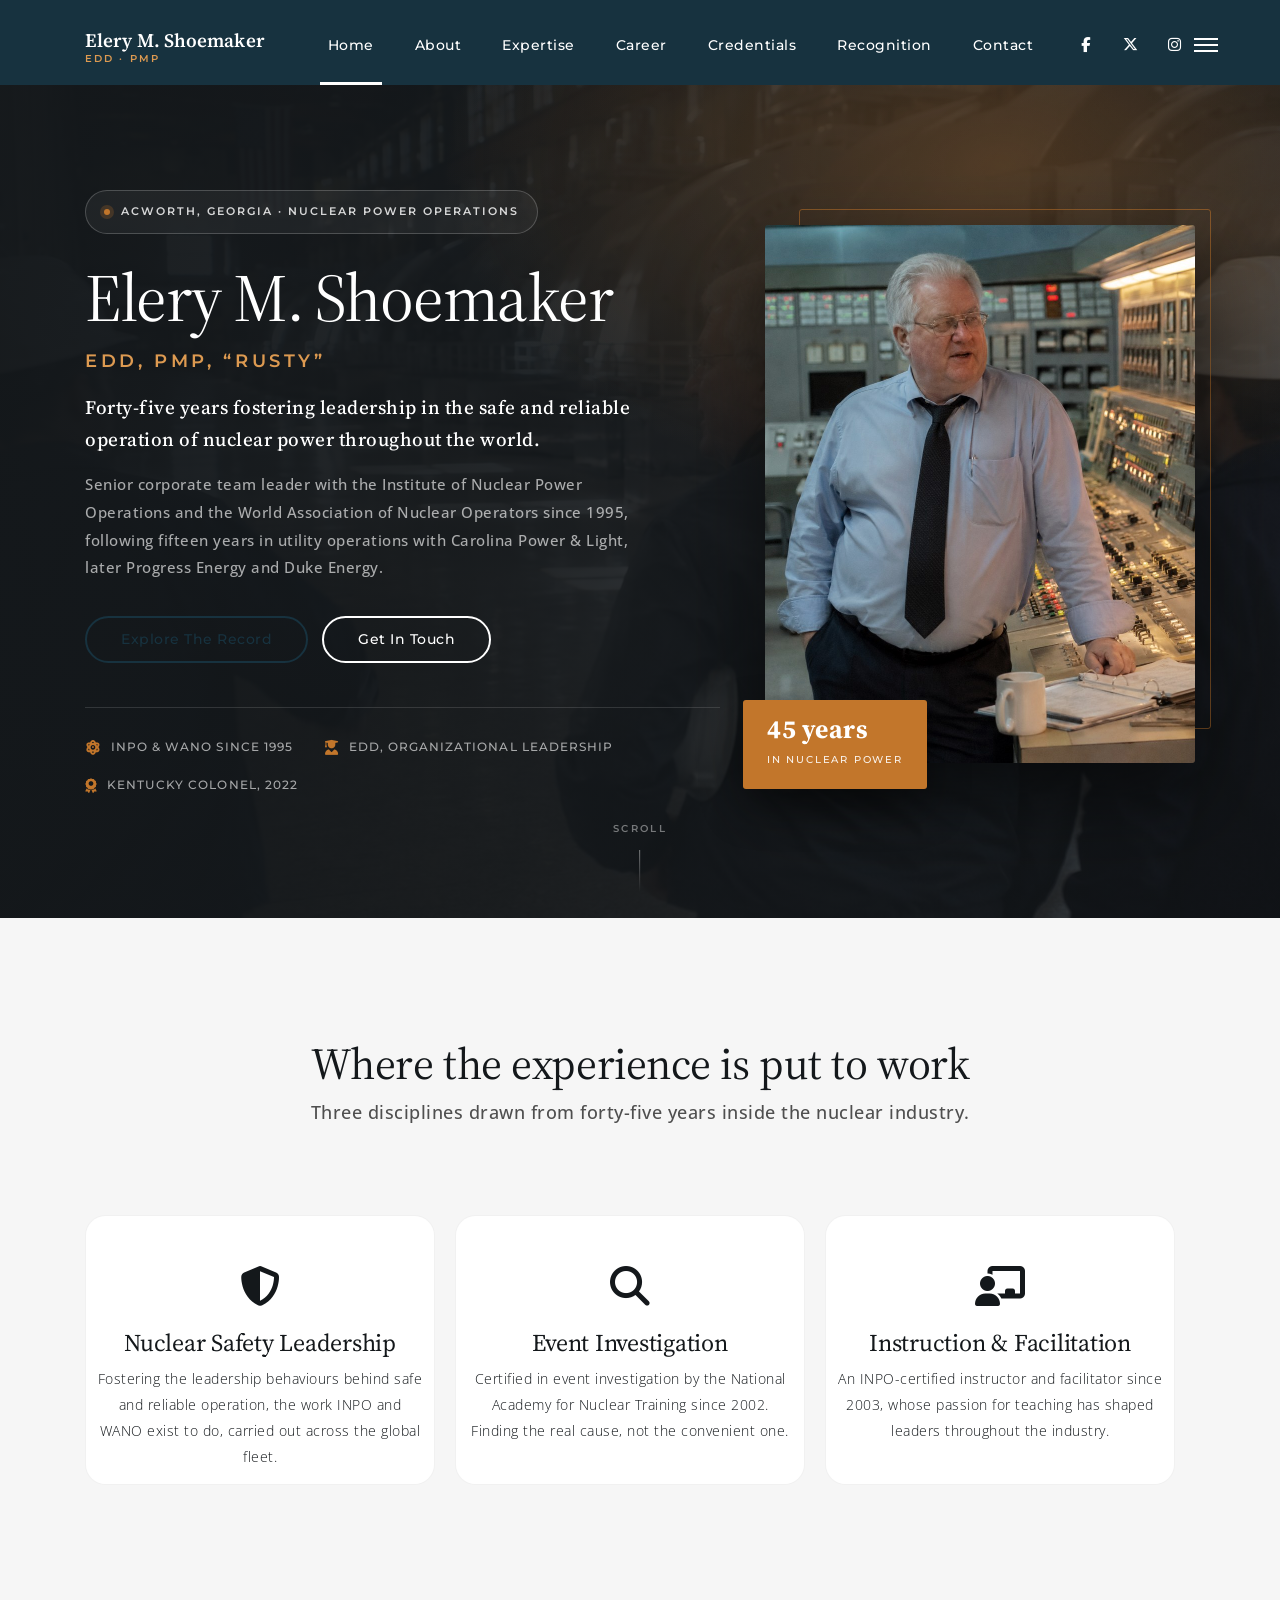
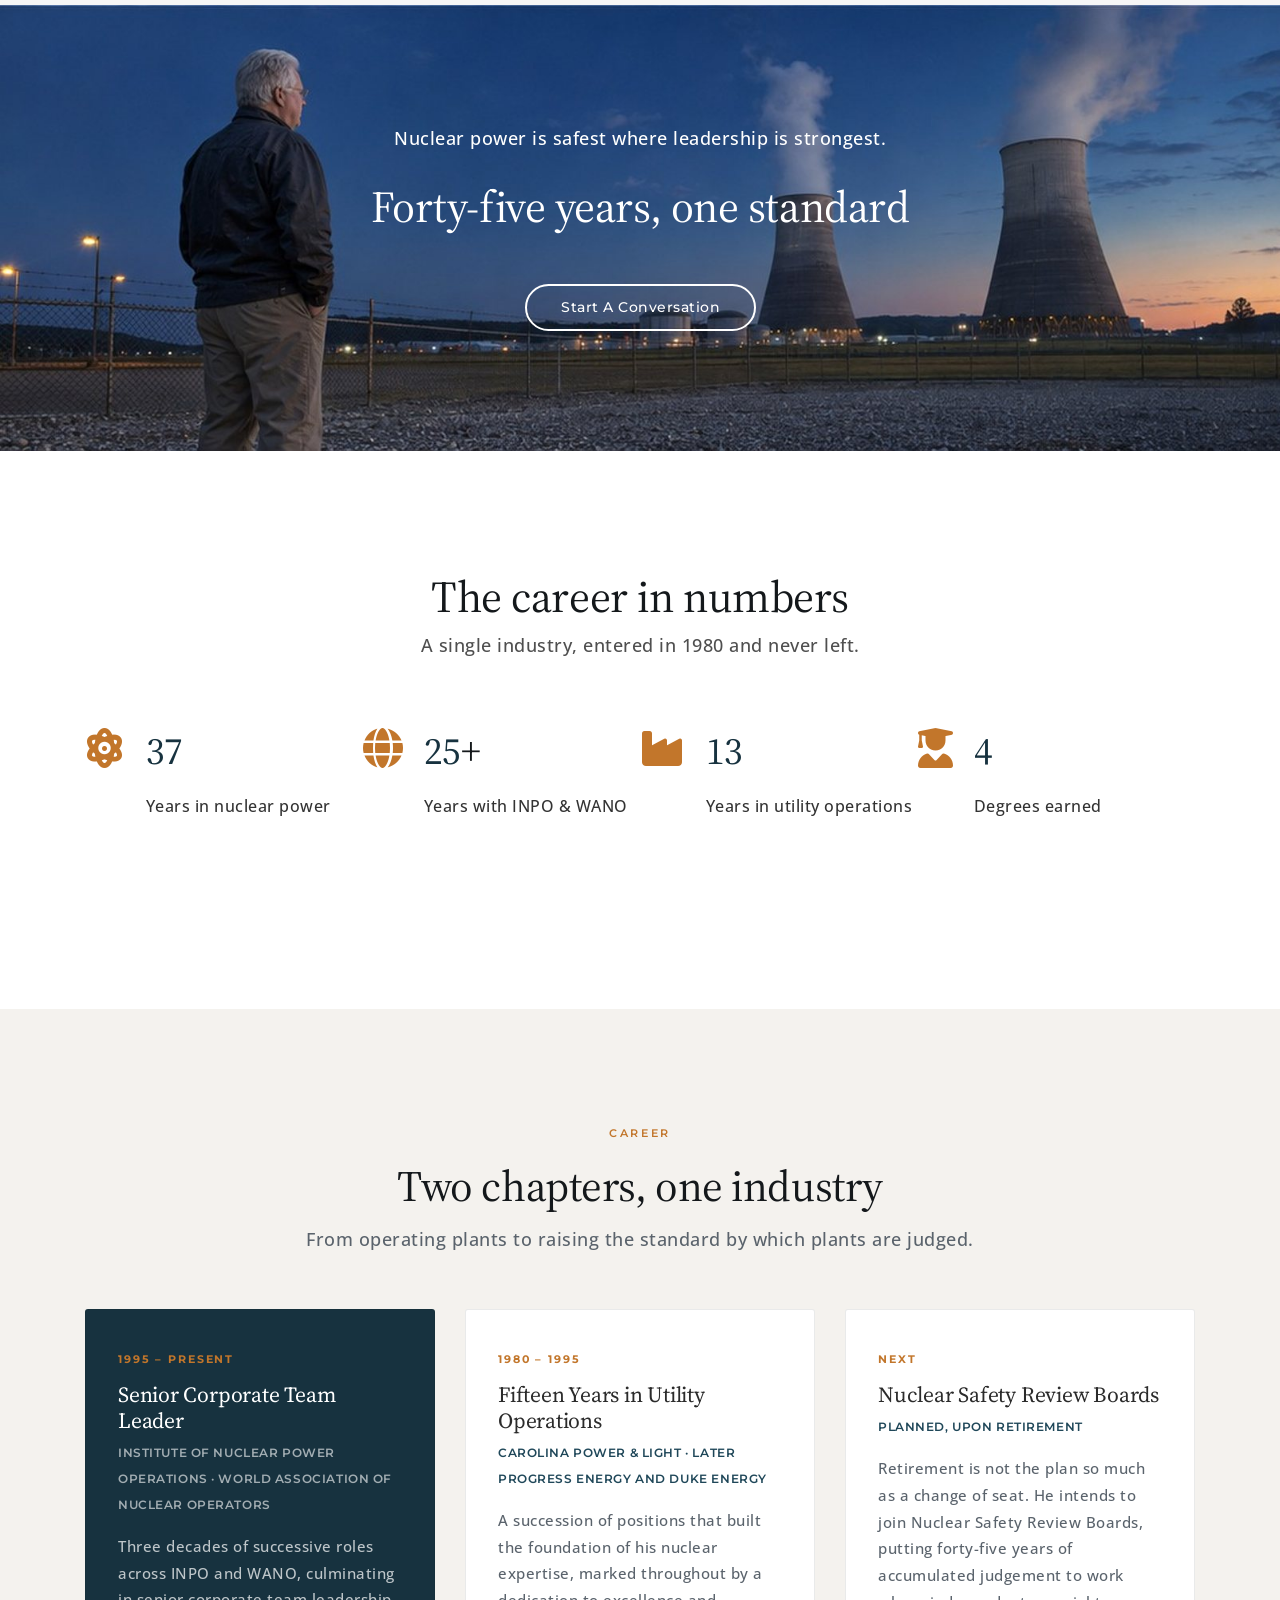
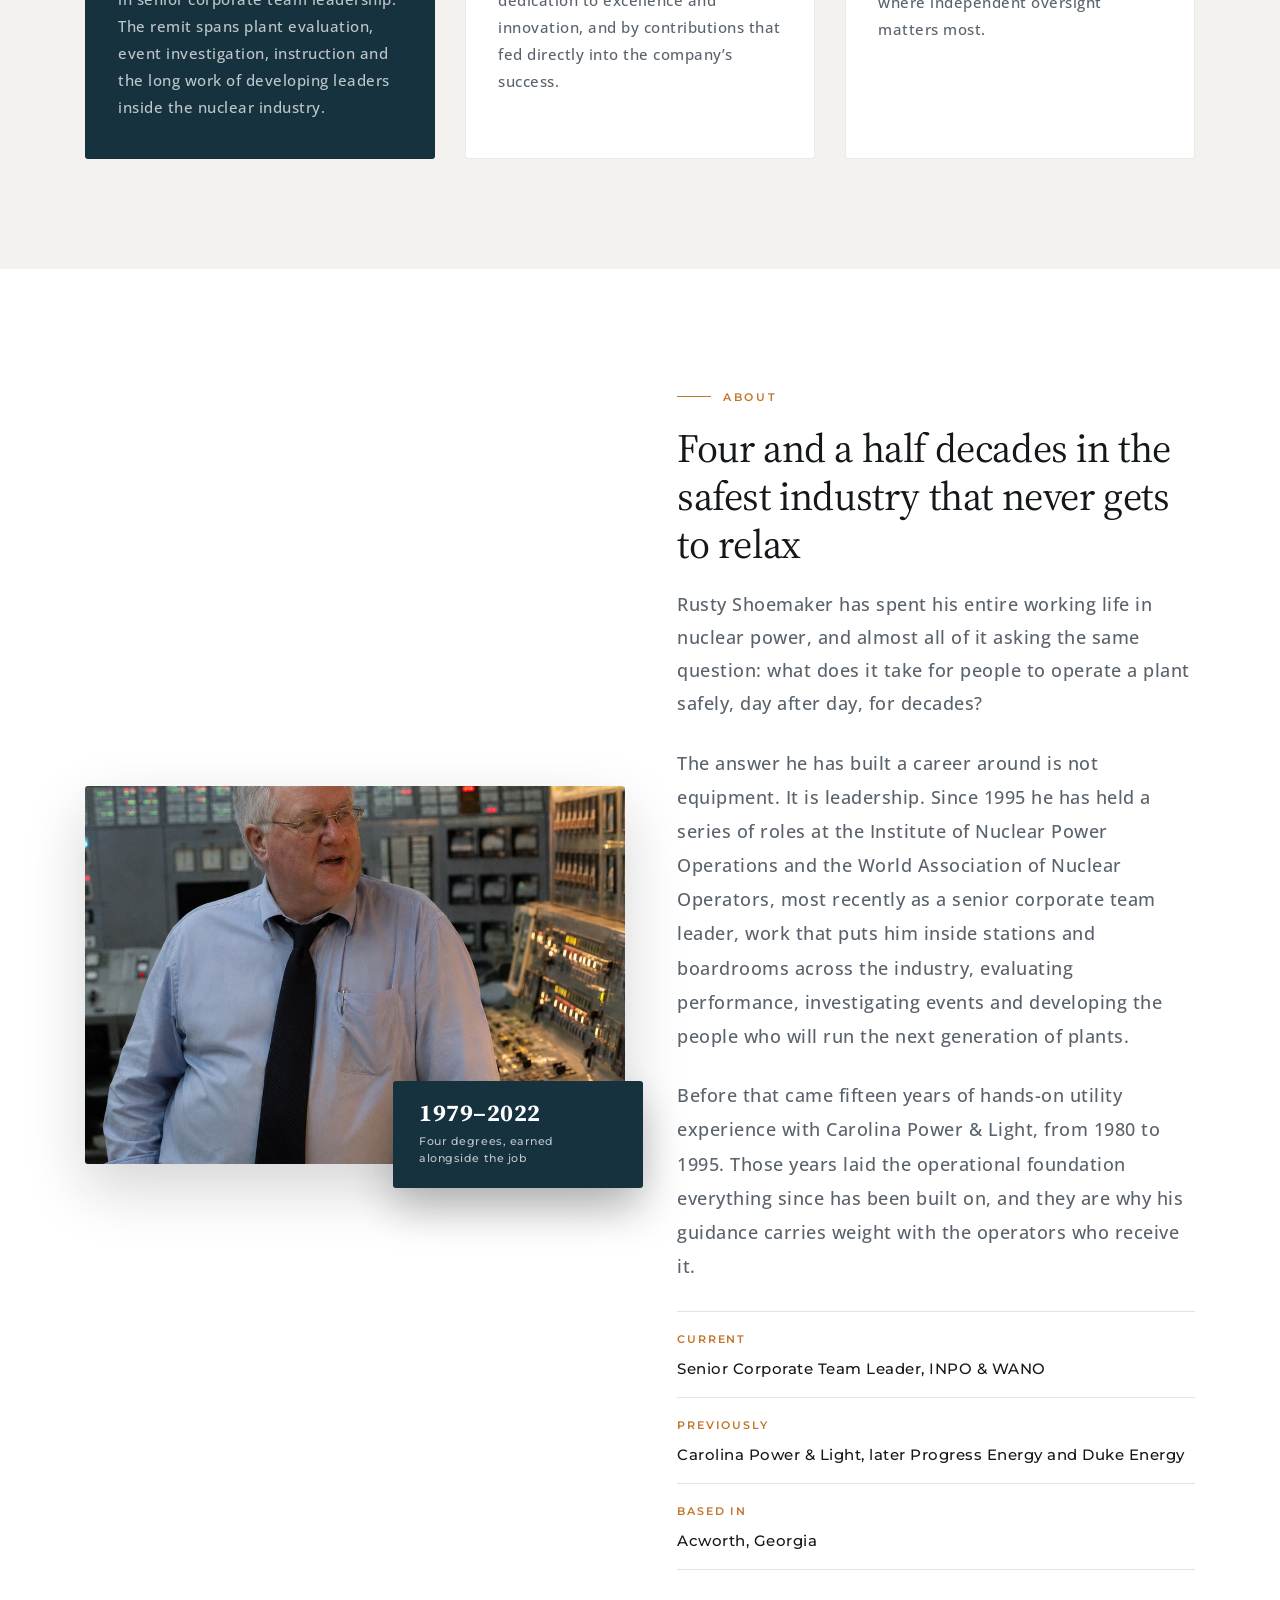
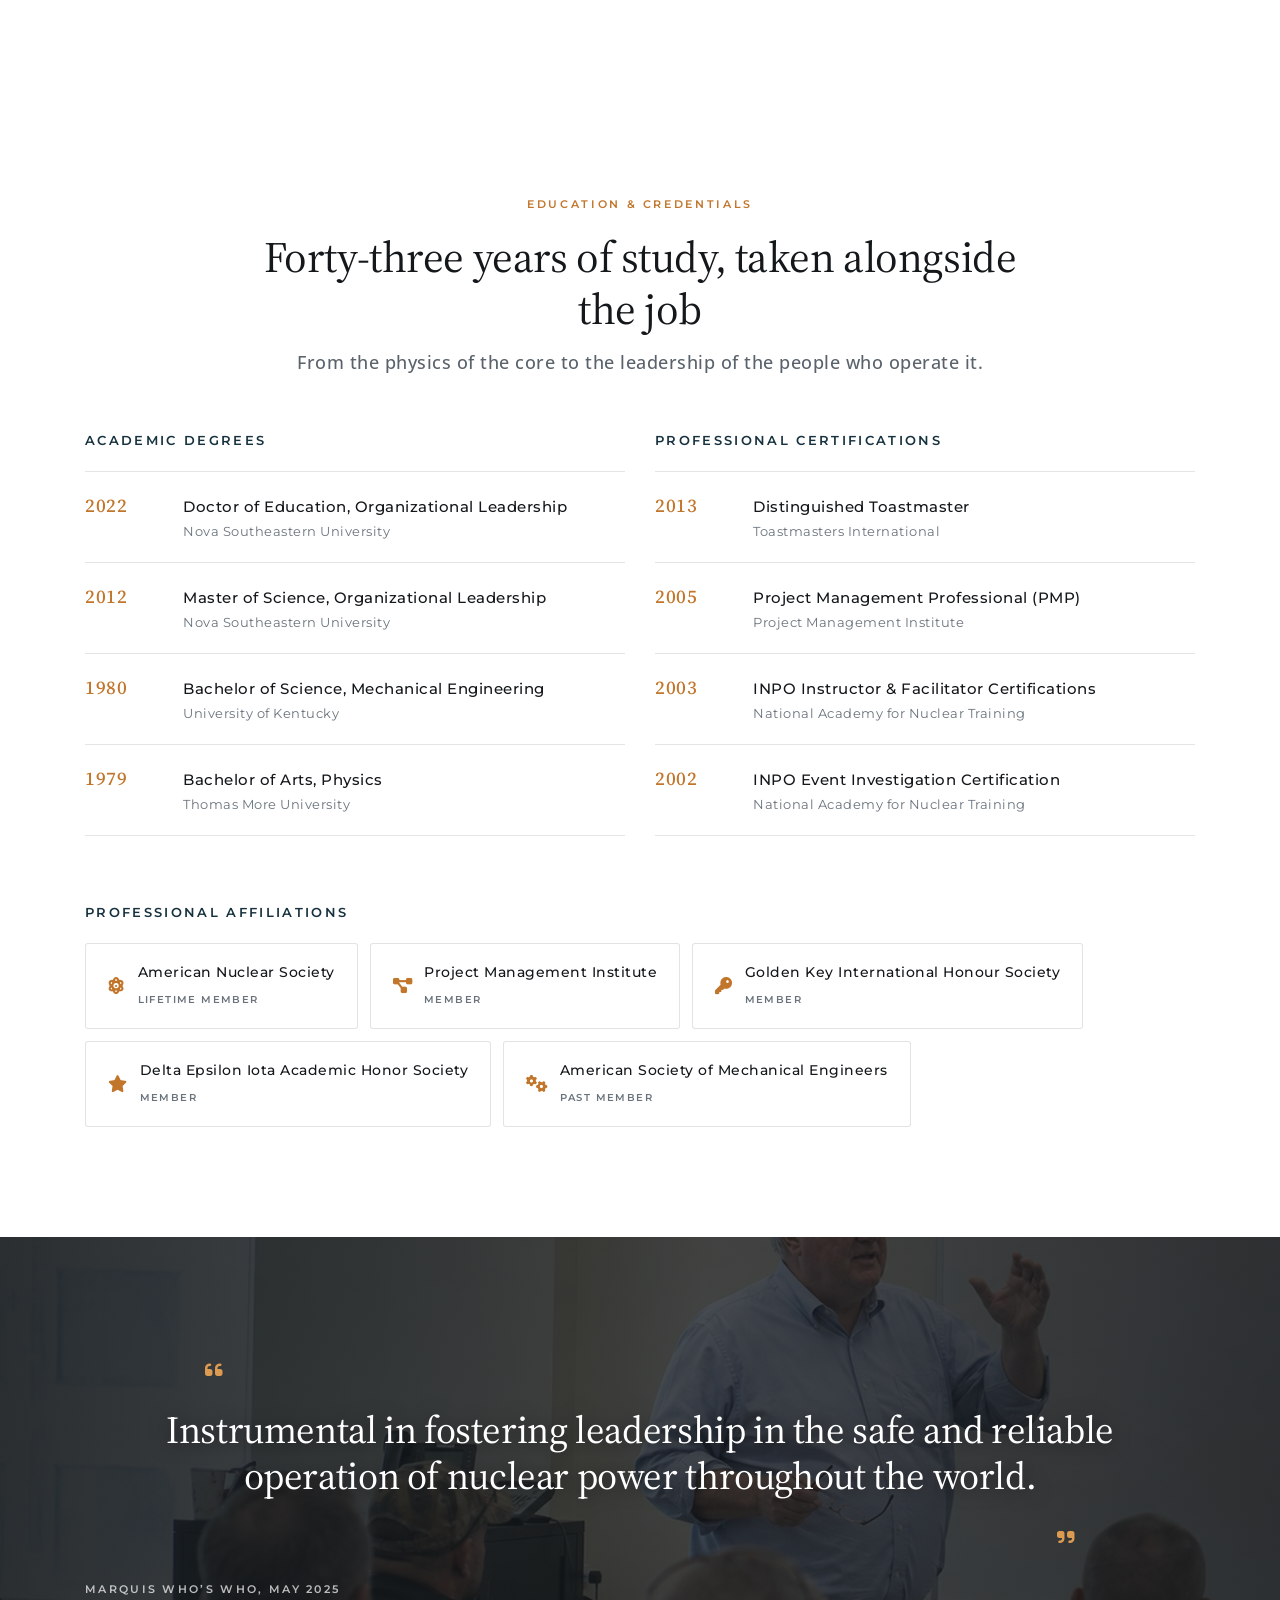
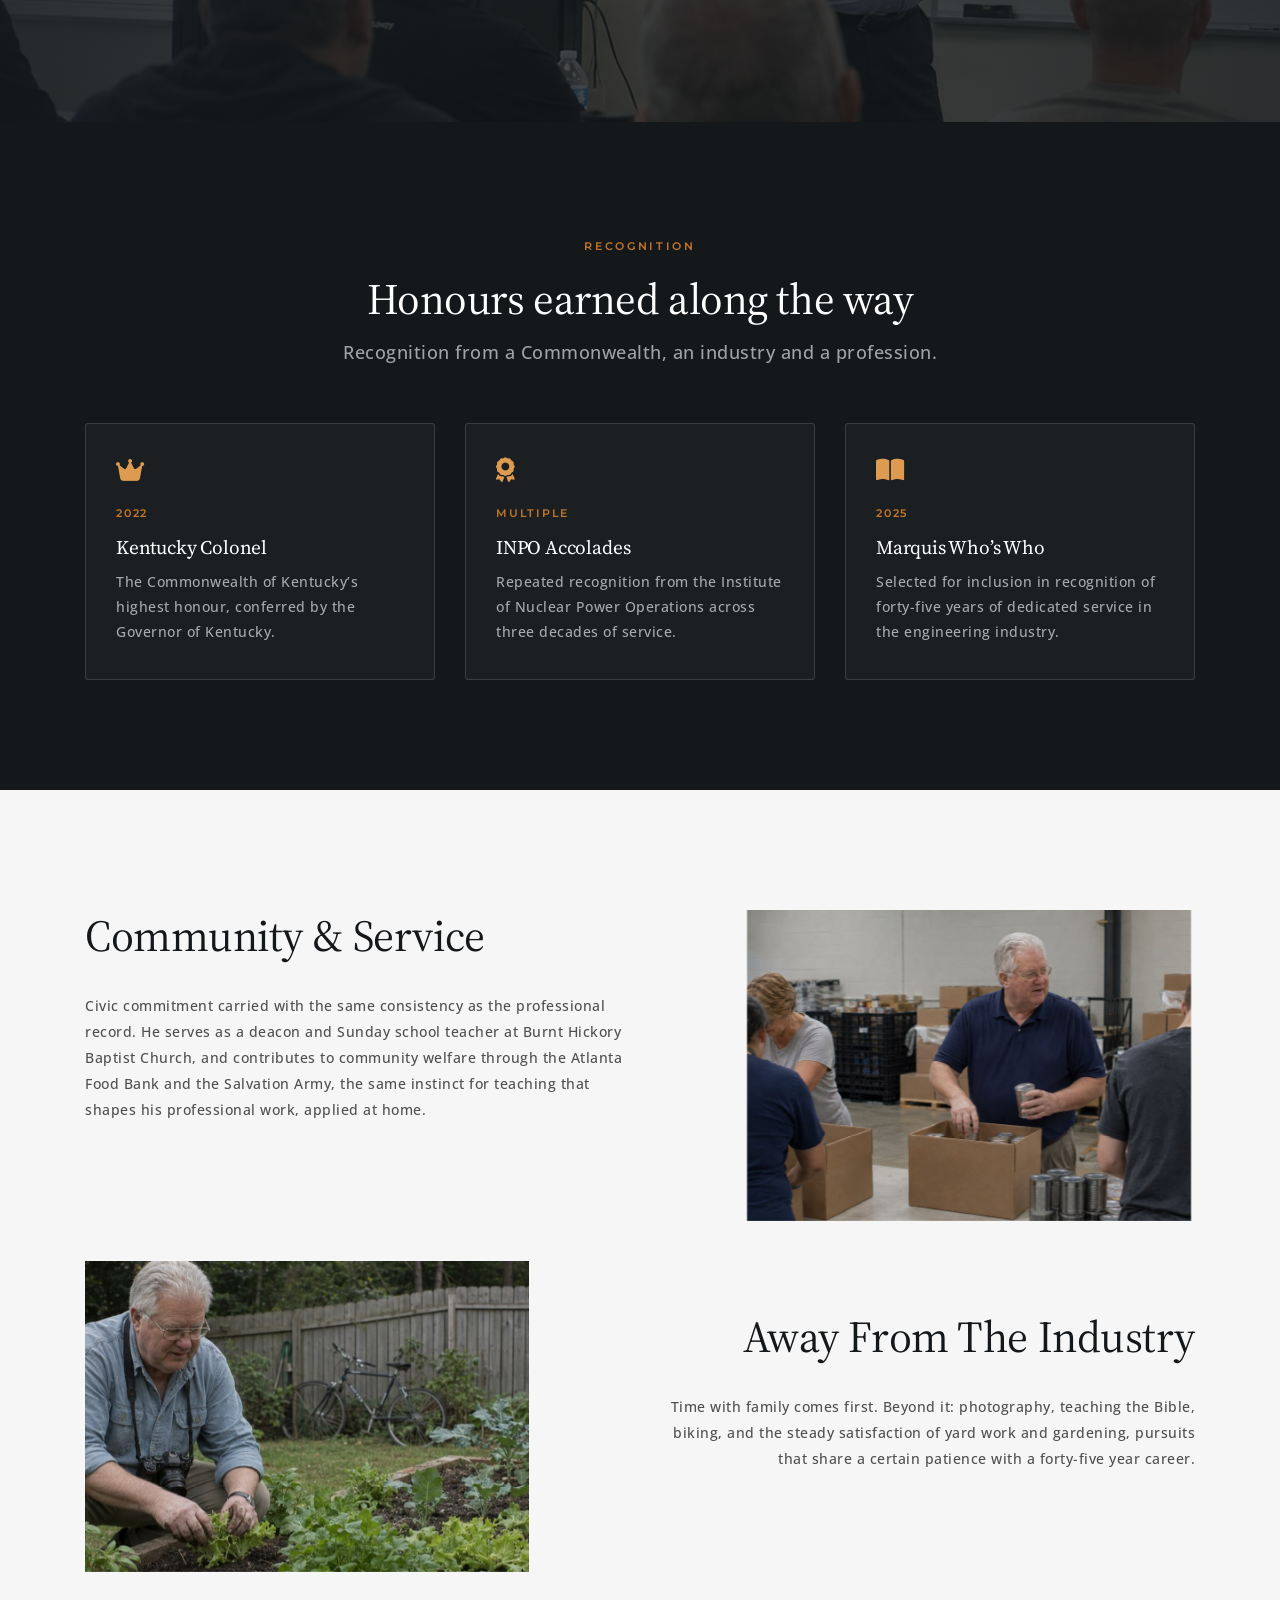
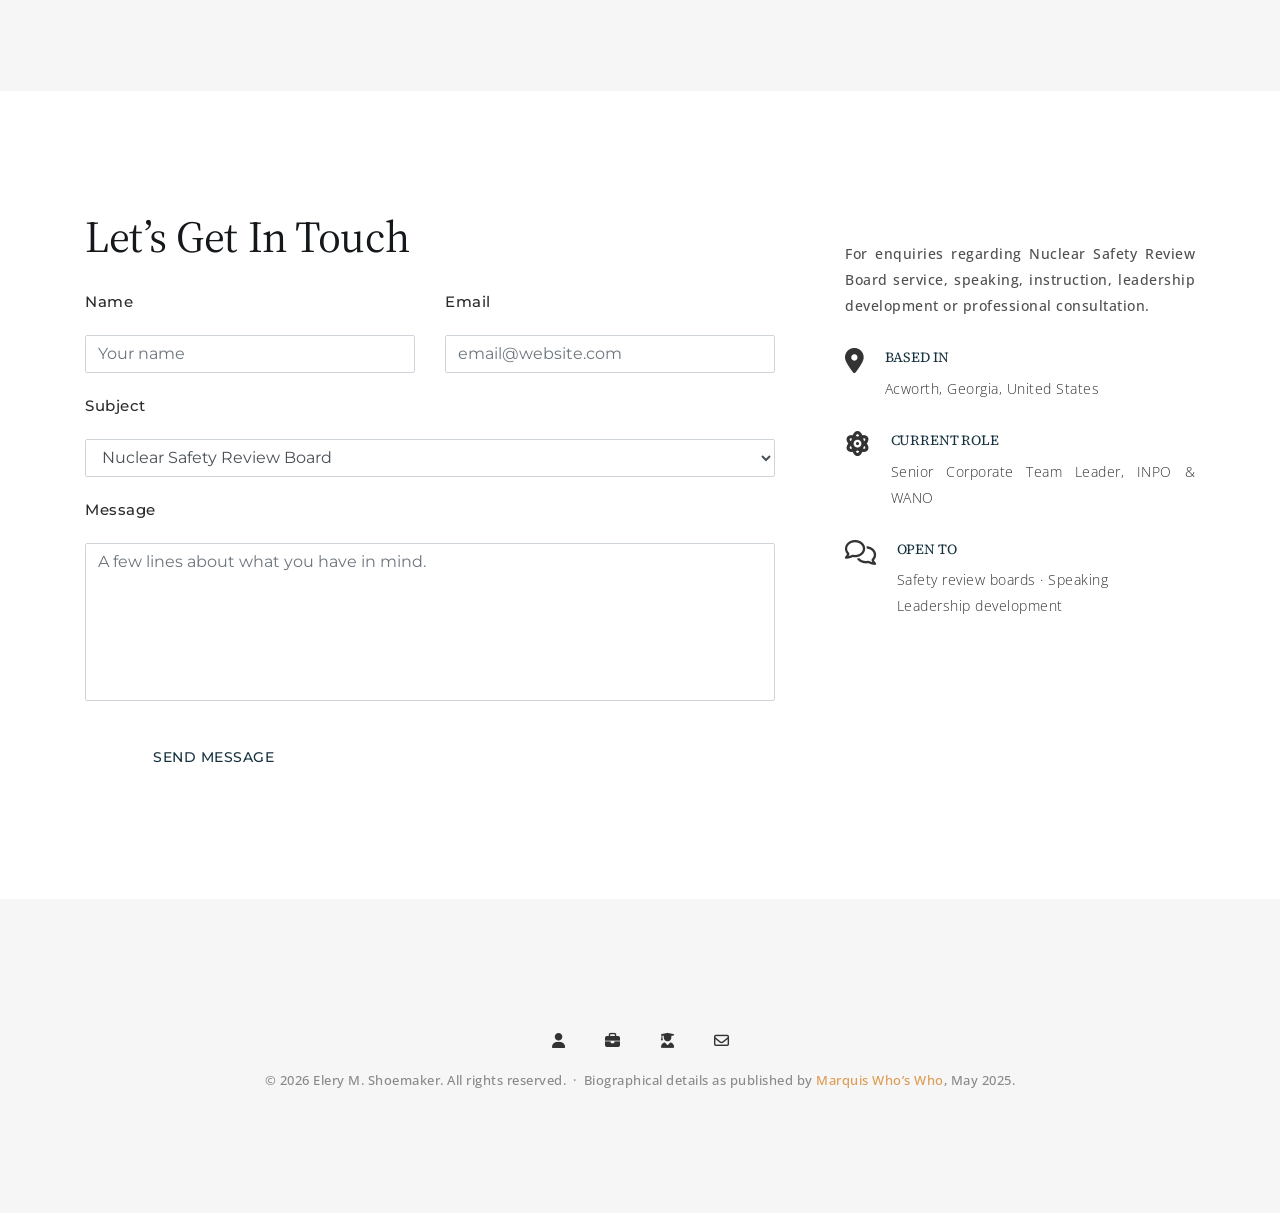
==== commit 685809e6: "Copy: replace em dashes" ====
--- a/index.html
+++ b/index.html
@@ -3,7 +3,7 @@
    <head>
    <meta charset="utf-8">
    <meta name="viewport" content="width=device-width, initial-scale=1, shrink-to-fit=no">
-   <meta name="description" content="Elery M. &quot;Rusty&quot; Shoemaker, EdD, PMP — forty-five years in nuclear power. Senior corporate team leader with INPO and WANO, and a fifteen-year veteran of Carolina Power &amp; Light, Progress Energy and Duke Energy.">
+   <meta name="description" content="Elery M. &quot;Rusty&quot; Shoemaker, EdD, PMP, forty-five years in nuclear power. Senior corporate team leader with INPO and WANO, and a fifteen-year veteran of Carolina Power &amp; Light, Progress Energy and Duke Energy.">
    <meta name="author" content="Elery M. Shoemaker">
    <meta name="robots" content="index, follow">
    <title>Elery M. &quot;Rusty&quot; Shoemaker, EdD, PMP | Nuclear Power Leadership</title>
@@ -125,7 +125,7 @@
          <div class="col-lg-7 col-md-12">
             <div class="es-hero-copy">
                <span class="es-kicker"><i></i>Acworth, Georgia &middot; Nuclear Power Operations</span>
-               <h1>Elery M. Shoemaker<span>EdD, PMP &mdash; &ldquo;Rusty&rdquo;</span></h1>
+               <h1>Elery M. Shoemaker<span>EdD, PMP, &ldquo;Rusty&rdquo;</span></h1>
                <p class="es-hero-lead">Forty-five years fostering leadership in the safe and reliable
                   operation of nuclear power throughout the world.</p>
                <p class="es-hero-sub">Senior corporate team leader with the Institute of Nuclear Power
@@ -167,8 +167,8 @@
       <div class="row no-gutters">
          <div class="col-lg-4 col-md-4 col-sm-12 flip-boxes wow fadeInUp" data-wow-delay="300ms">
             <div class="flip-box"><div class="flip-box-inner">
-               <div class="flip-box-front"><i class="fas fa-shield-alt"></i><h5>Nuclear Safety Leadership</h5><p>Fostering the leadership behaviours behind safe and reliable operation — the work INPO and WANO exist to do, carried out across the global fleet.</p></div>
-               <div class="flip-box-back"><i class="fas fa-shield-alt"></i><h5>Nuclear Safety Leadership</h5><p>Fostering the leadership behaviours behind safe and reliable operation — the work INPO and WANO exist to do, carried out across the global fleet.</p></div>
+               <div class="flip-box-front"><i class="fas fa-shield-alt"></i><h5>Nuclear Safety Leadership</h5><p>Fostering the leadership behaviours behind safe and reliable operation, the work INPO and WANO exist to do, carried out across the global fleet.</p></div>
+               <div class="flip-box-back"><i class="fas fa-shield-alt"></i><h5>Nuclear Safety Leadership</h5><p>Fostering the leadership behaviours behind safe and reliable operation, the work INPO and WANO exist to do, carried out across the global fleet.</p></div>
             </div></div>
          </div>
          <div class="col-lg-4 col-md-4 col-sm-12 flip-boxes wow fadeInUp" data-wow-delay="300ms">
@@ -291,8 +291,7 @@
                   plant safely, day after day, for decades?</p>
                <p>The answer he has built a career around is not equipment. It is leadership. Since 1995 he
                   has held a series of roles at the Institute of Nuclear Power Operations and the World
-                  Association of Nuclear Operators, most recently as a senior corporate team leader &mdash;
-                  work that puts him inside stations and boardrooms across the industry, evaluating
+                  Association of Nuclear Operators, most recently as a senior corporate team leader, work that puts him inside stations and boardrooms across the industry, evaluating
                   performance, investigating events and developing the people who will run the next
                   generation of plants.</p>
                <p>Before that came fifteen years of hands-on utility experience with Carolina Power &amp;
@@ -387,7 +386,7 @@
             <h2>Community &amp; Service</h2>
             <p>Civic commitment carried with the same consistency as the professional record. He serves as
                a deacon and Sunday school teacher at Burnt Hickory Baptist Church, and contributes to
-               community welfare through the Atlanta Food Bank and the Salvation Army &mdash; the same
+               community welfare through the Atlanta Food Bank and the Salvation Army, the same
                instinct for teaching that shapes his professional work, applied at home.</p>
          </div>
          <div class="col-lg-6 col-md-12 col-sm-12 col-xs-12 wow fadeInRightBig" data-wow-delay="300ms">
@@ -399,7 +398,7 @@
          <div class="col-lg-6 col-md-12 col-sm-12 col-xs-12 right-text order-1 order-lg-2 wow fadeInRightBig" data-wow-delay="300ms">
             <h2>Away From The Industry</h2>
             <p>Time with family comes first. Beyond it: photography, teaching the Bible, biking, and the
-               steady satisfaction of yard work and gardening &mdash; pursuits that share a certain
+               steady satisfaction of yard work and gardening, pursuits that share a certain
                patience with a forty-five year career.</p>
          </div>
       </div>
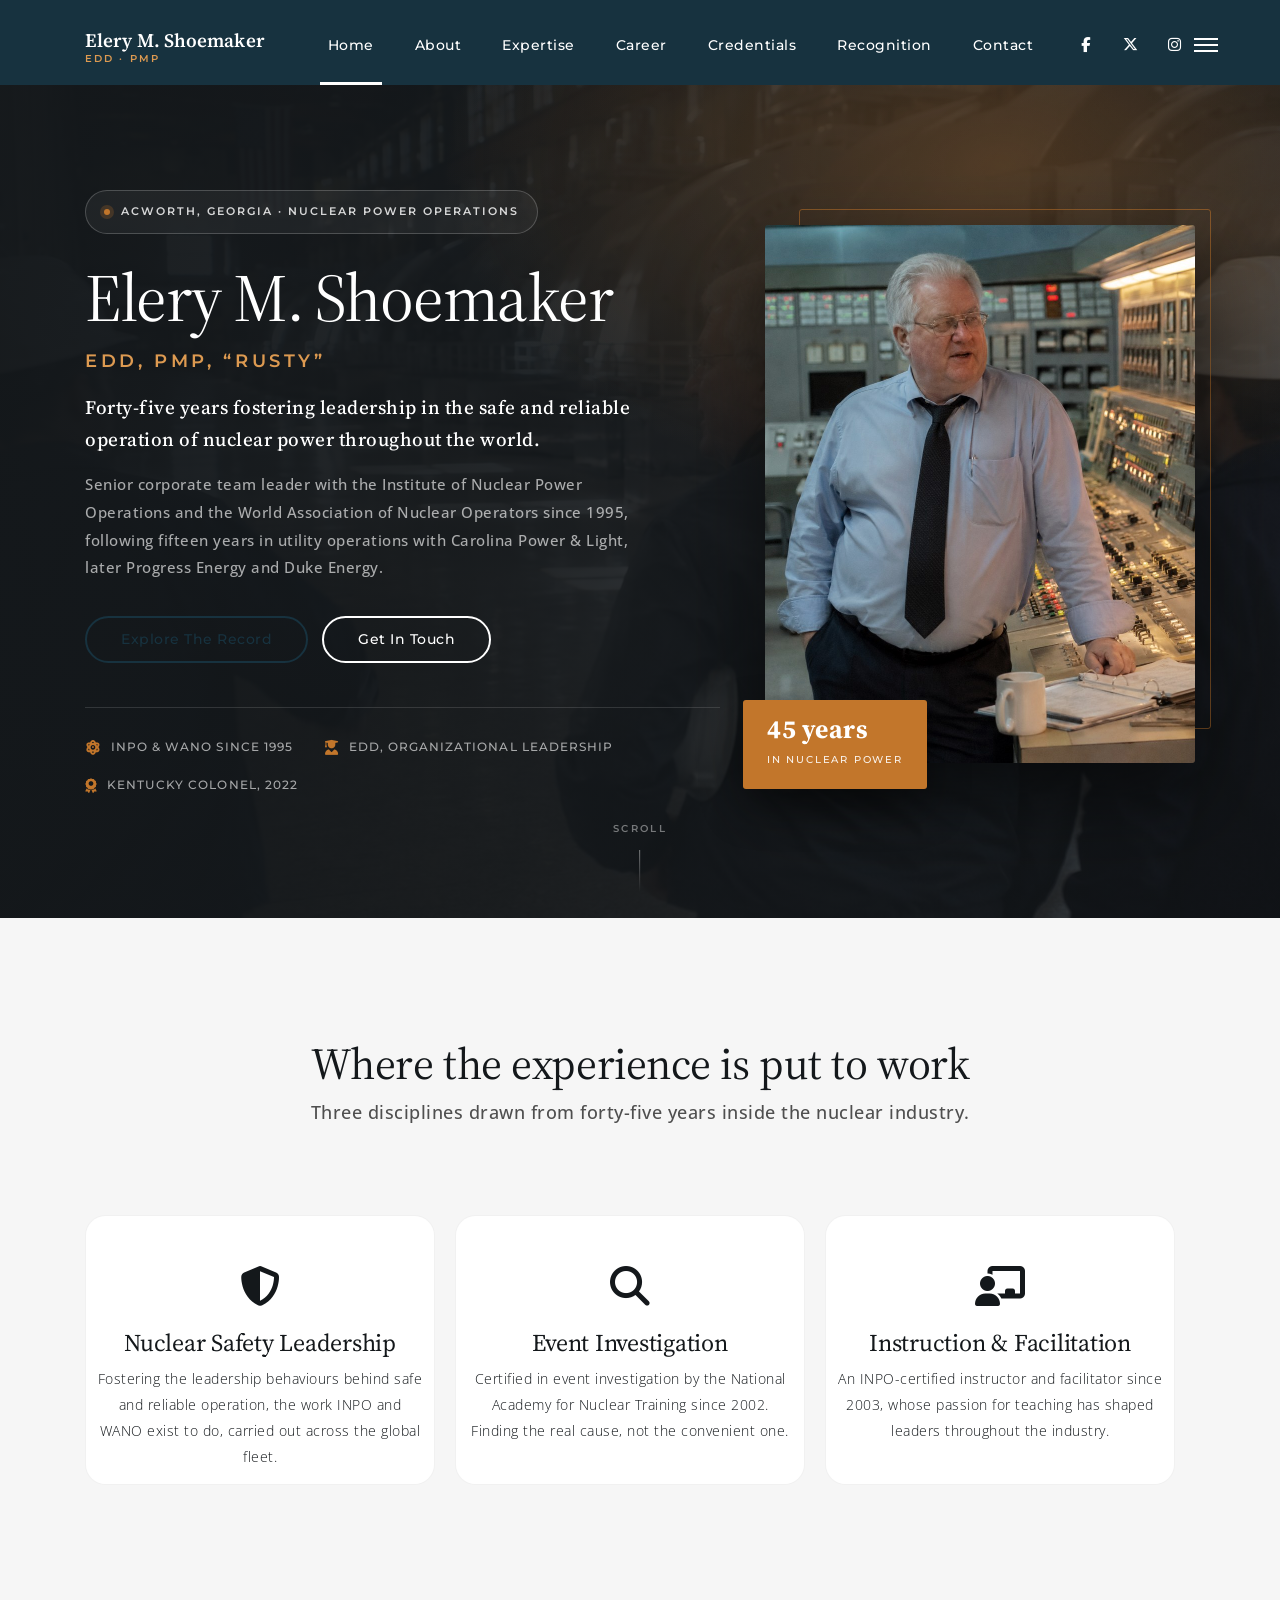
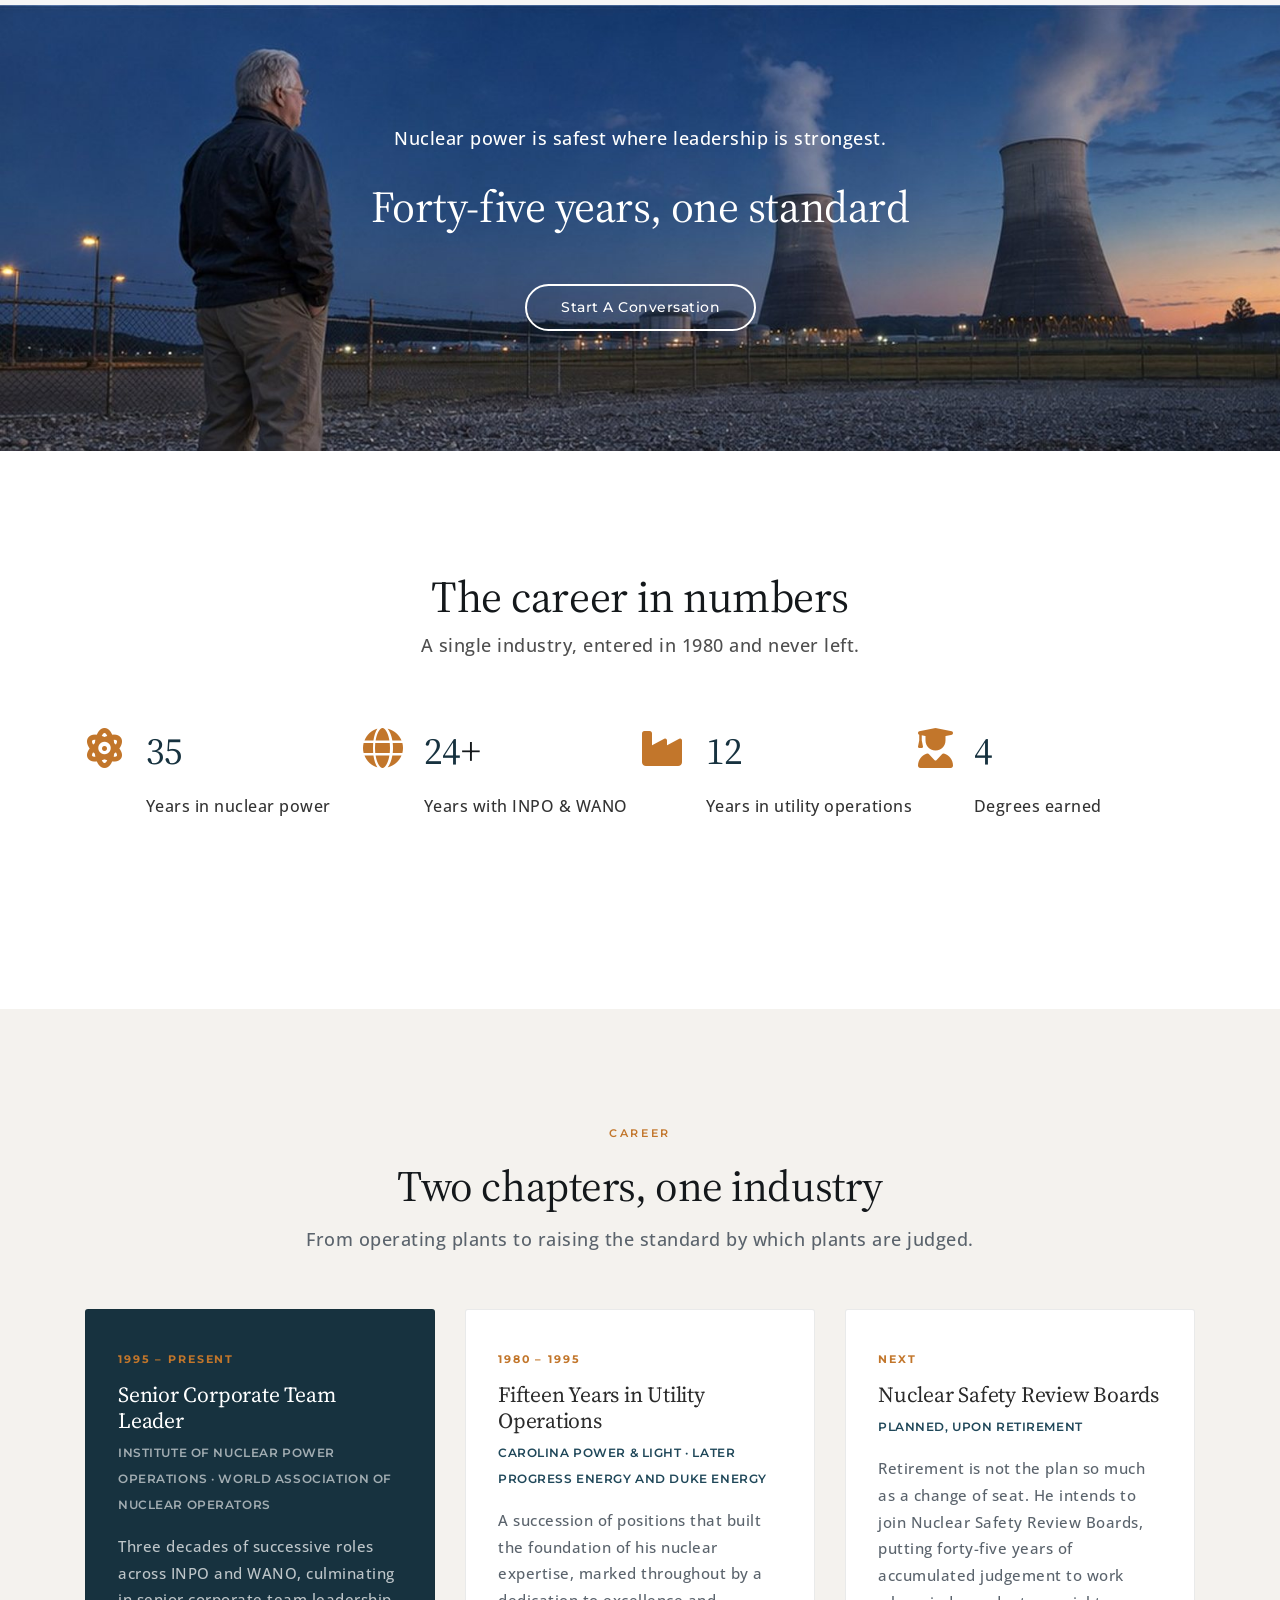
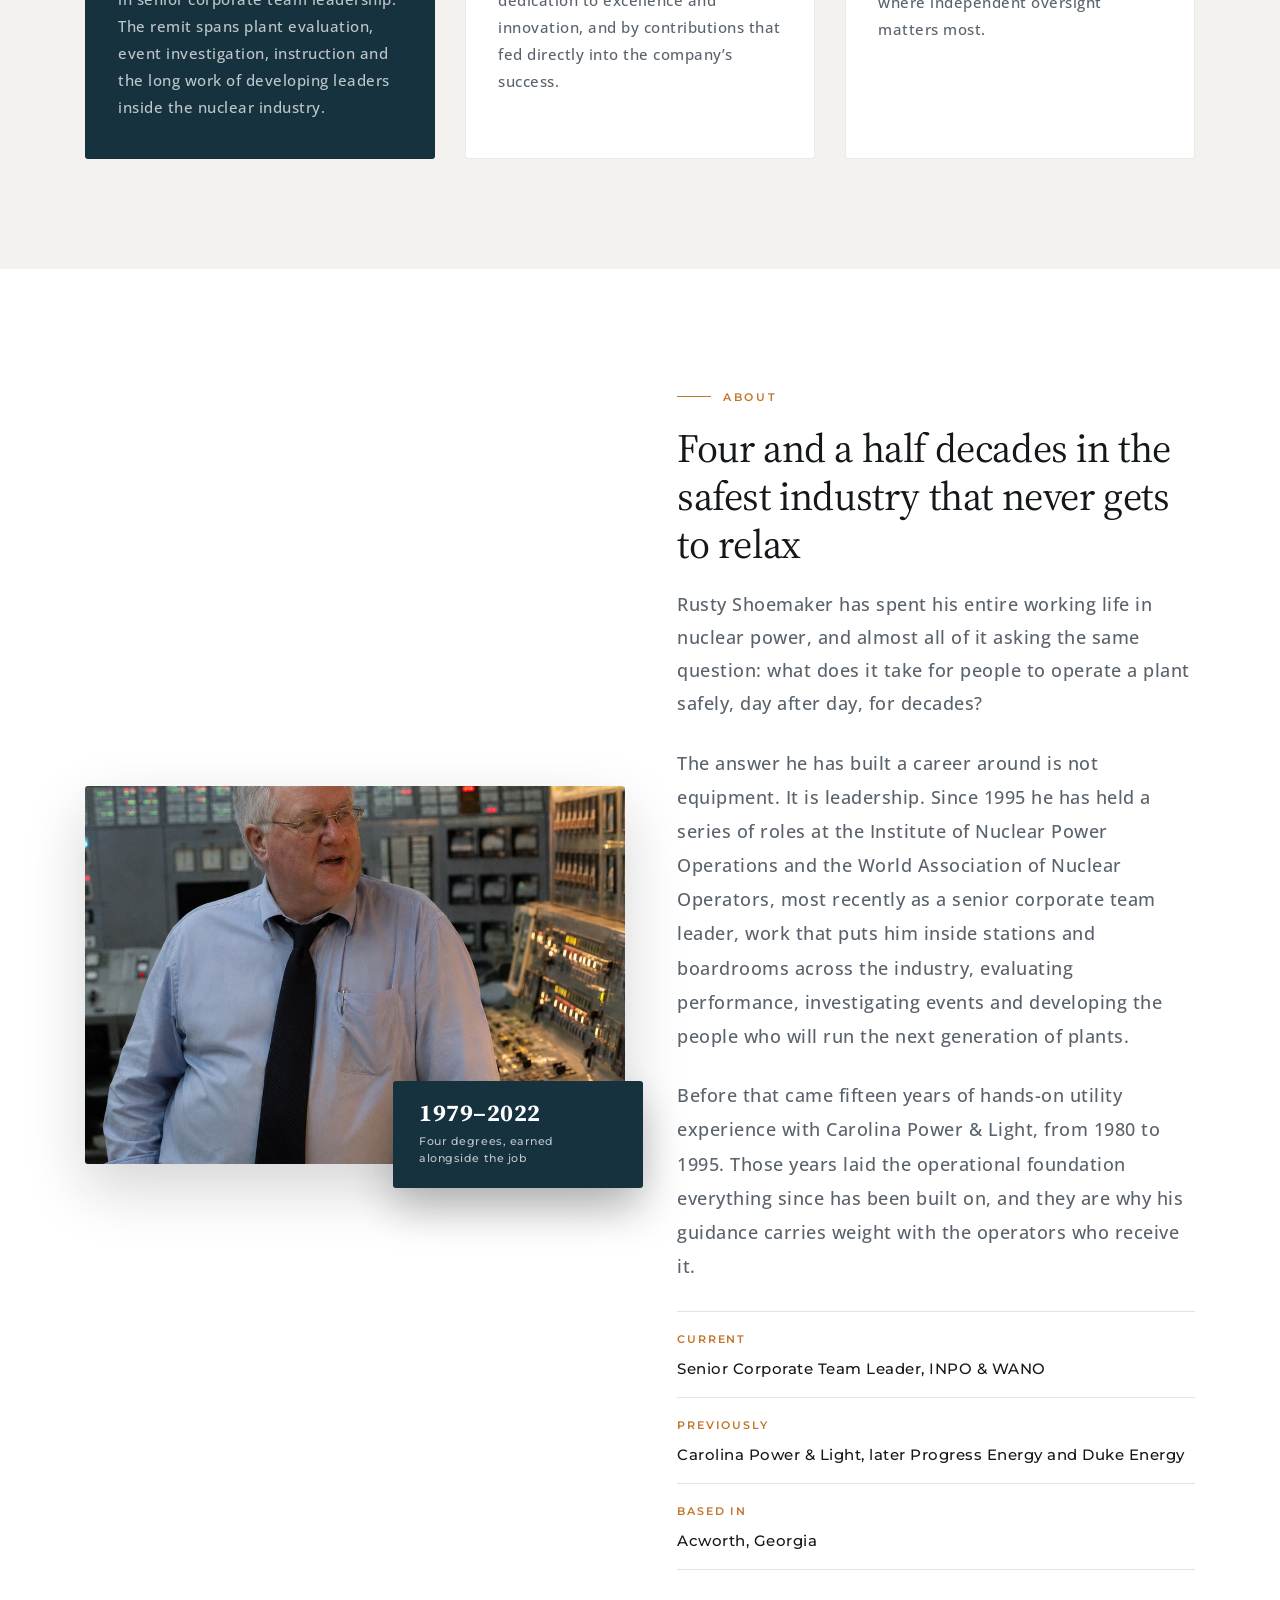
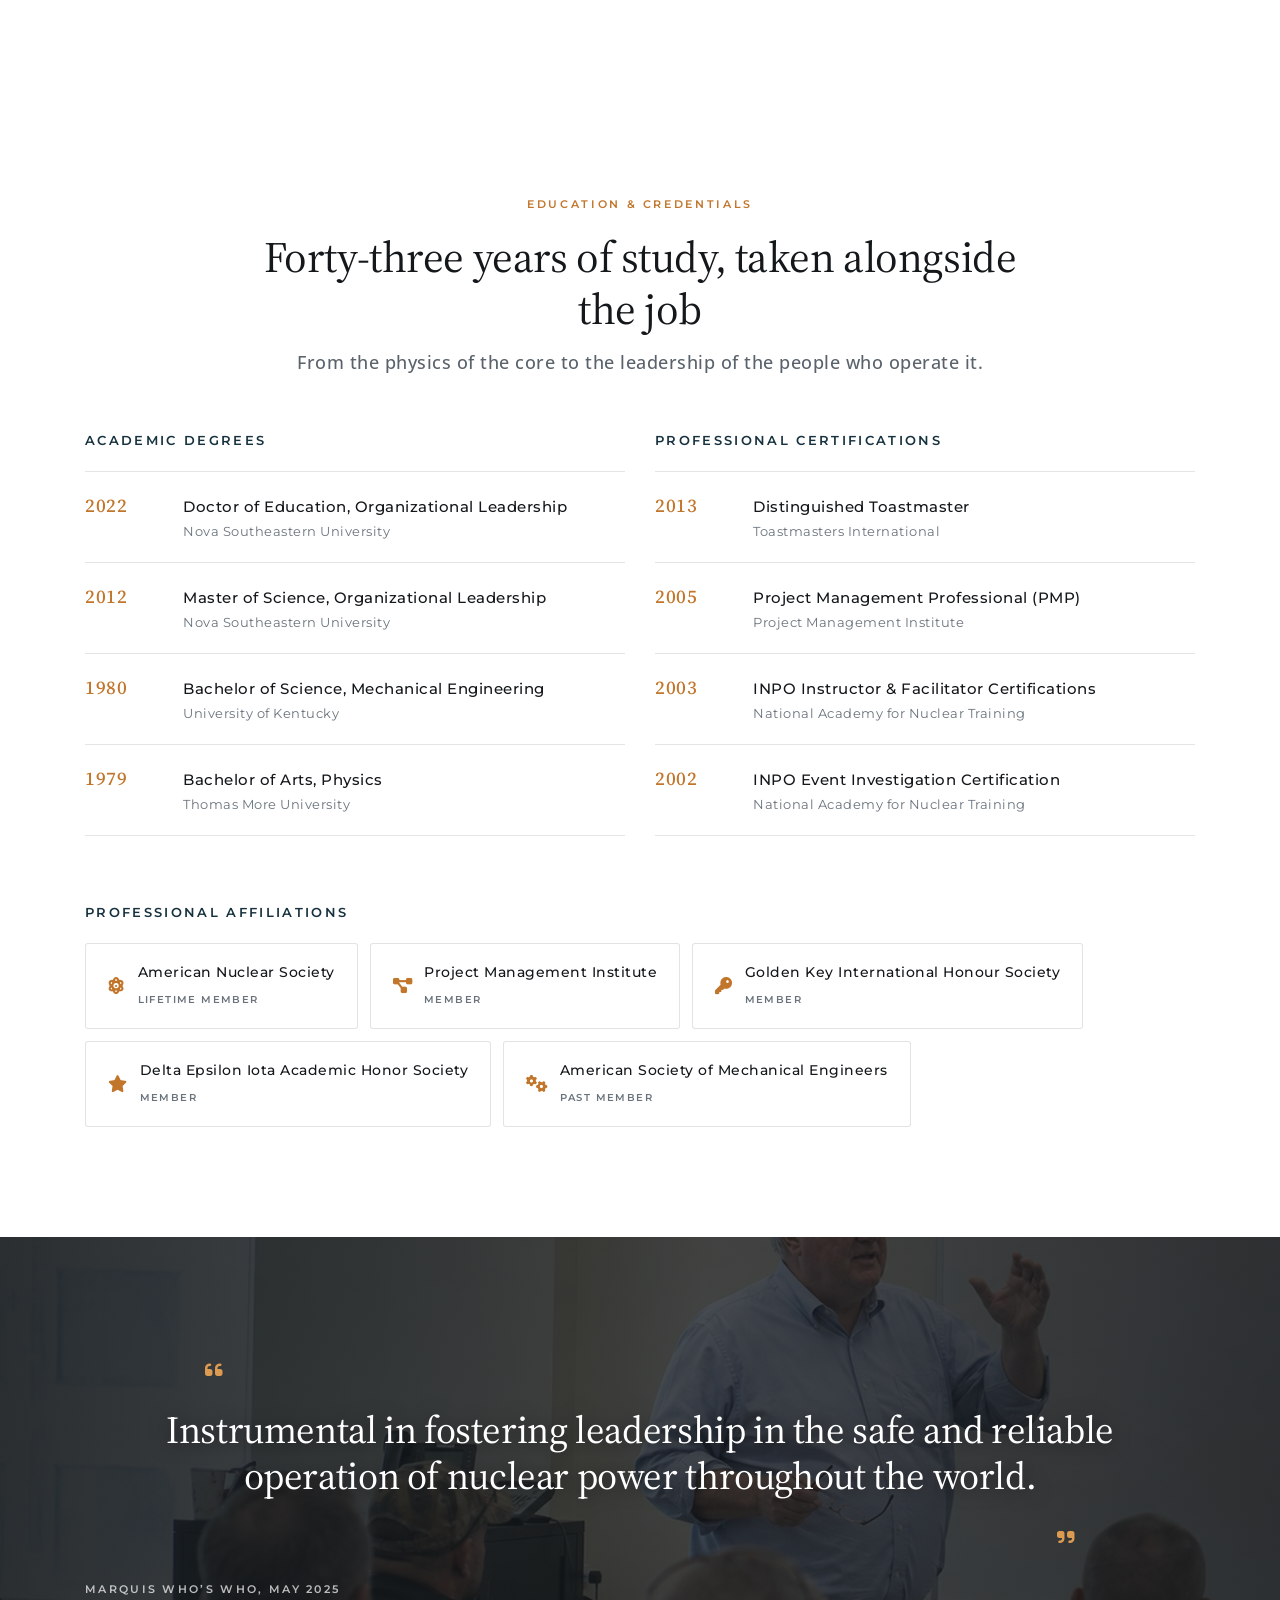
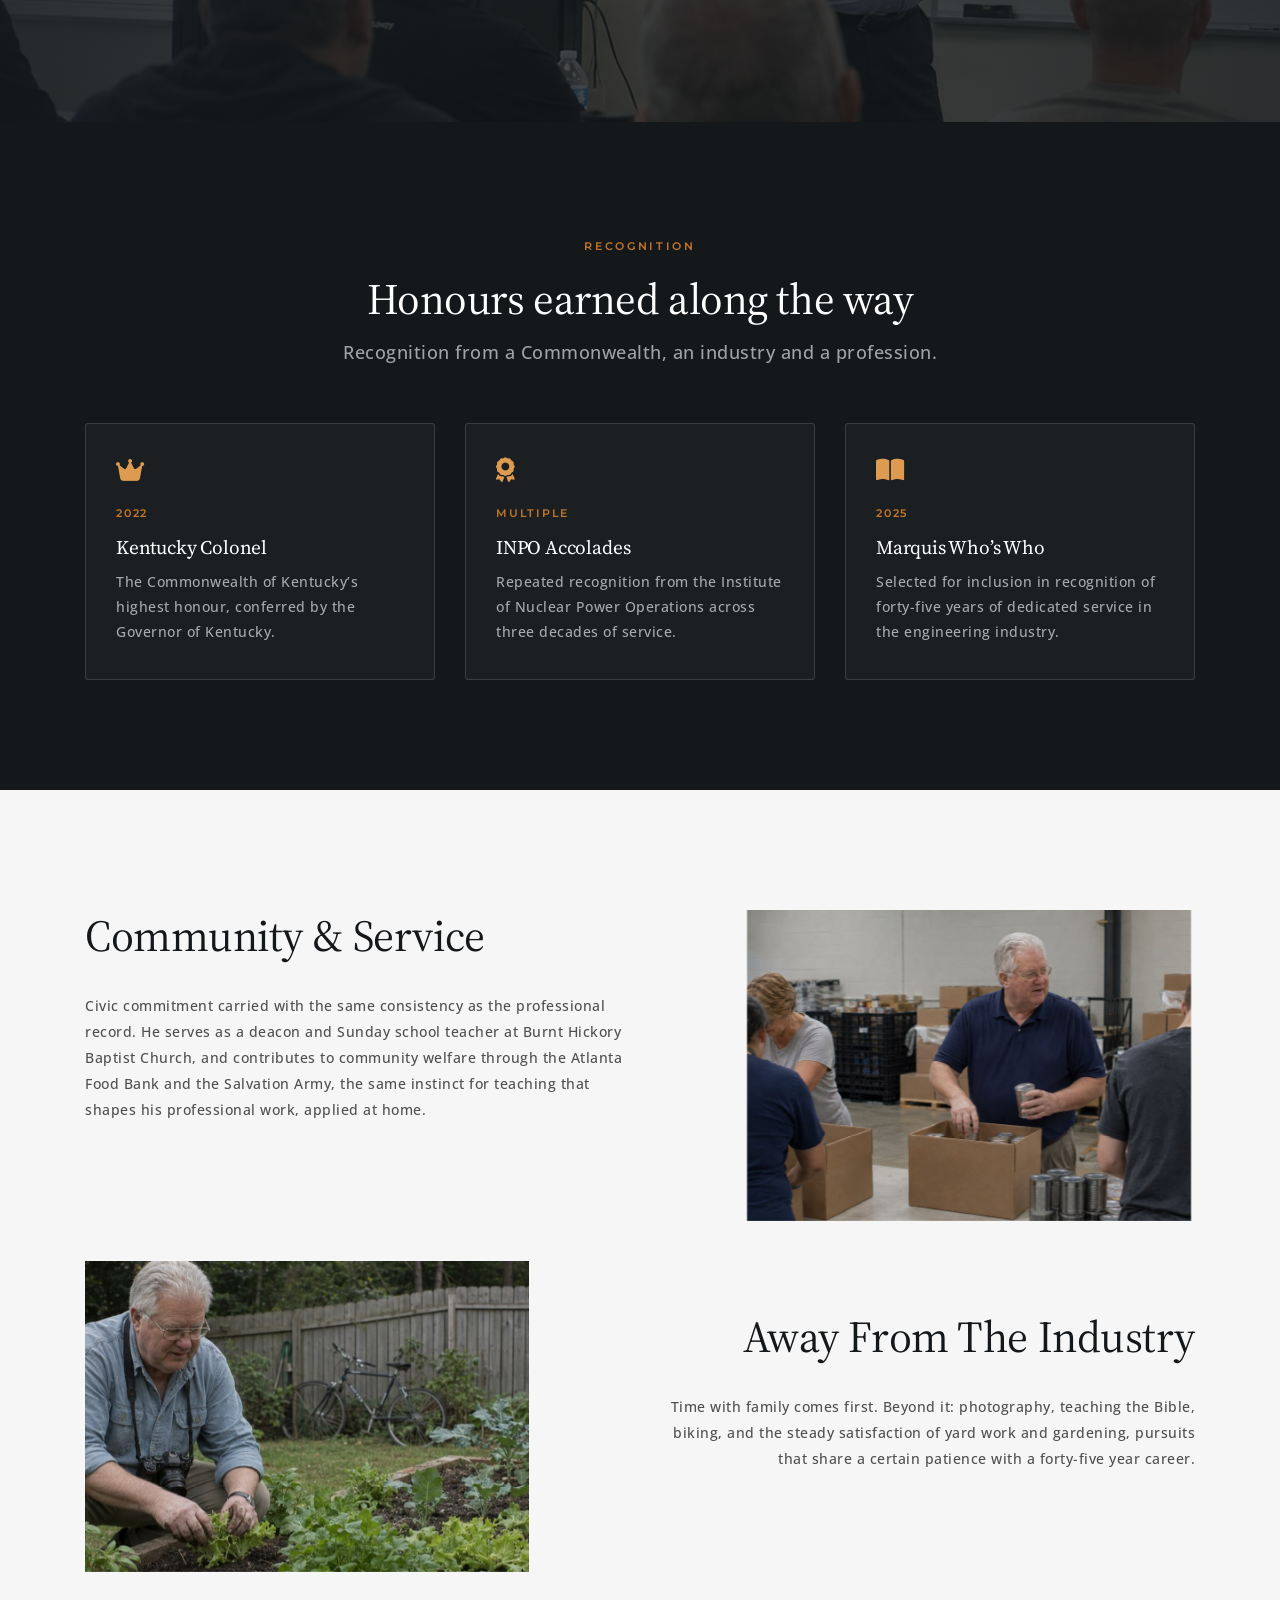
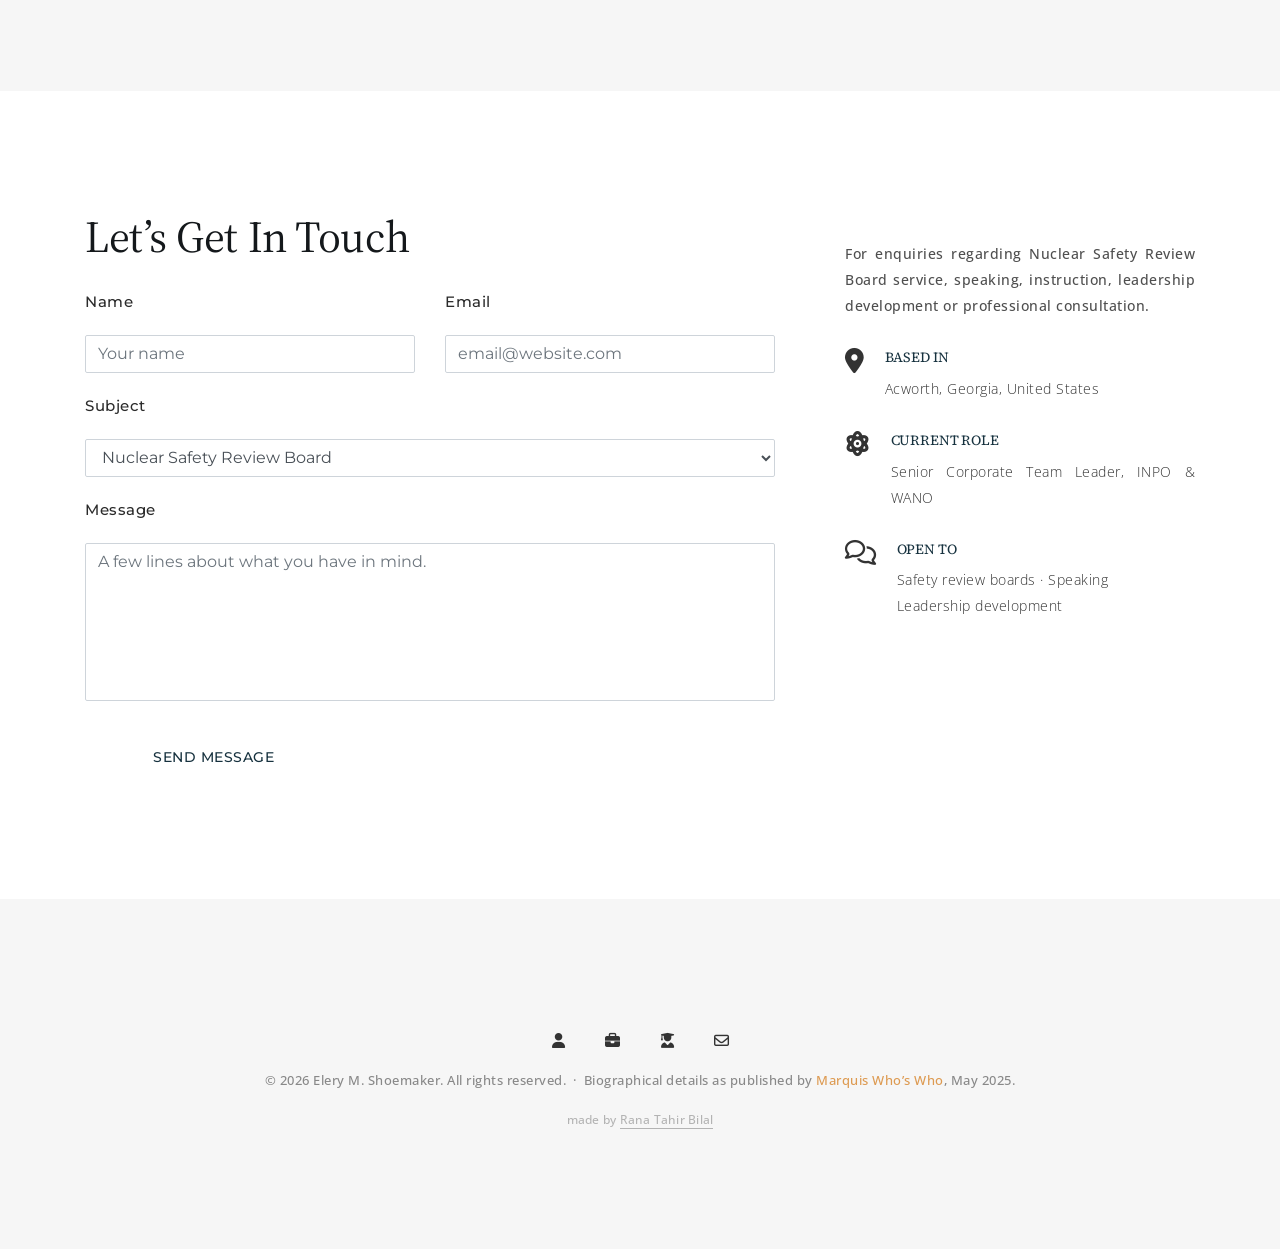
==== commit b176c1b2: "Add files via upload" ====
--- a/index.html
+++ b/index.html
@@ -480,6 +480,8 @@
       </div>
       <p class="wow fadeInDown" data-wow-delay="300ms">&copy; 2026 Elery M. Shoemaker. All rights reserved. &nbsp;&middot;&nbsp; Biographical details as published by <a href="https://www.24-7pressrelease.com/press-release/522886/marquis-whos-who-honors-elery-m-rusty-shoemaker-edd-pmp-for-expertise-in-engineering" target="_blank" rel="noopener noreferrer">Marquis Who&rsquo;s Who</a>, May 2025.</p>
    </div>
+
+<p style="margin:18px 0 0;font-size:12px;line-height:1.5;opacity:.6;letter-spacing:.02em">made by <a href="https://ranatahirbilal.com" rel="nofollow noopener" target="_blank" style="color:inherit;text-decoration:none;border-bottom:1px solid currentColor">Rana Tahir Bilal</a></p>
 </footer>
 <!-- End Footer -->
 
